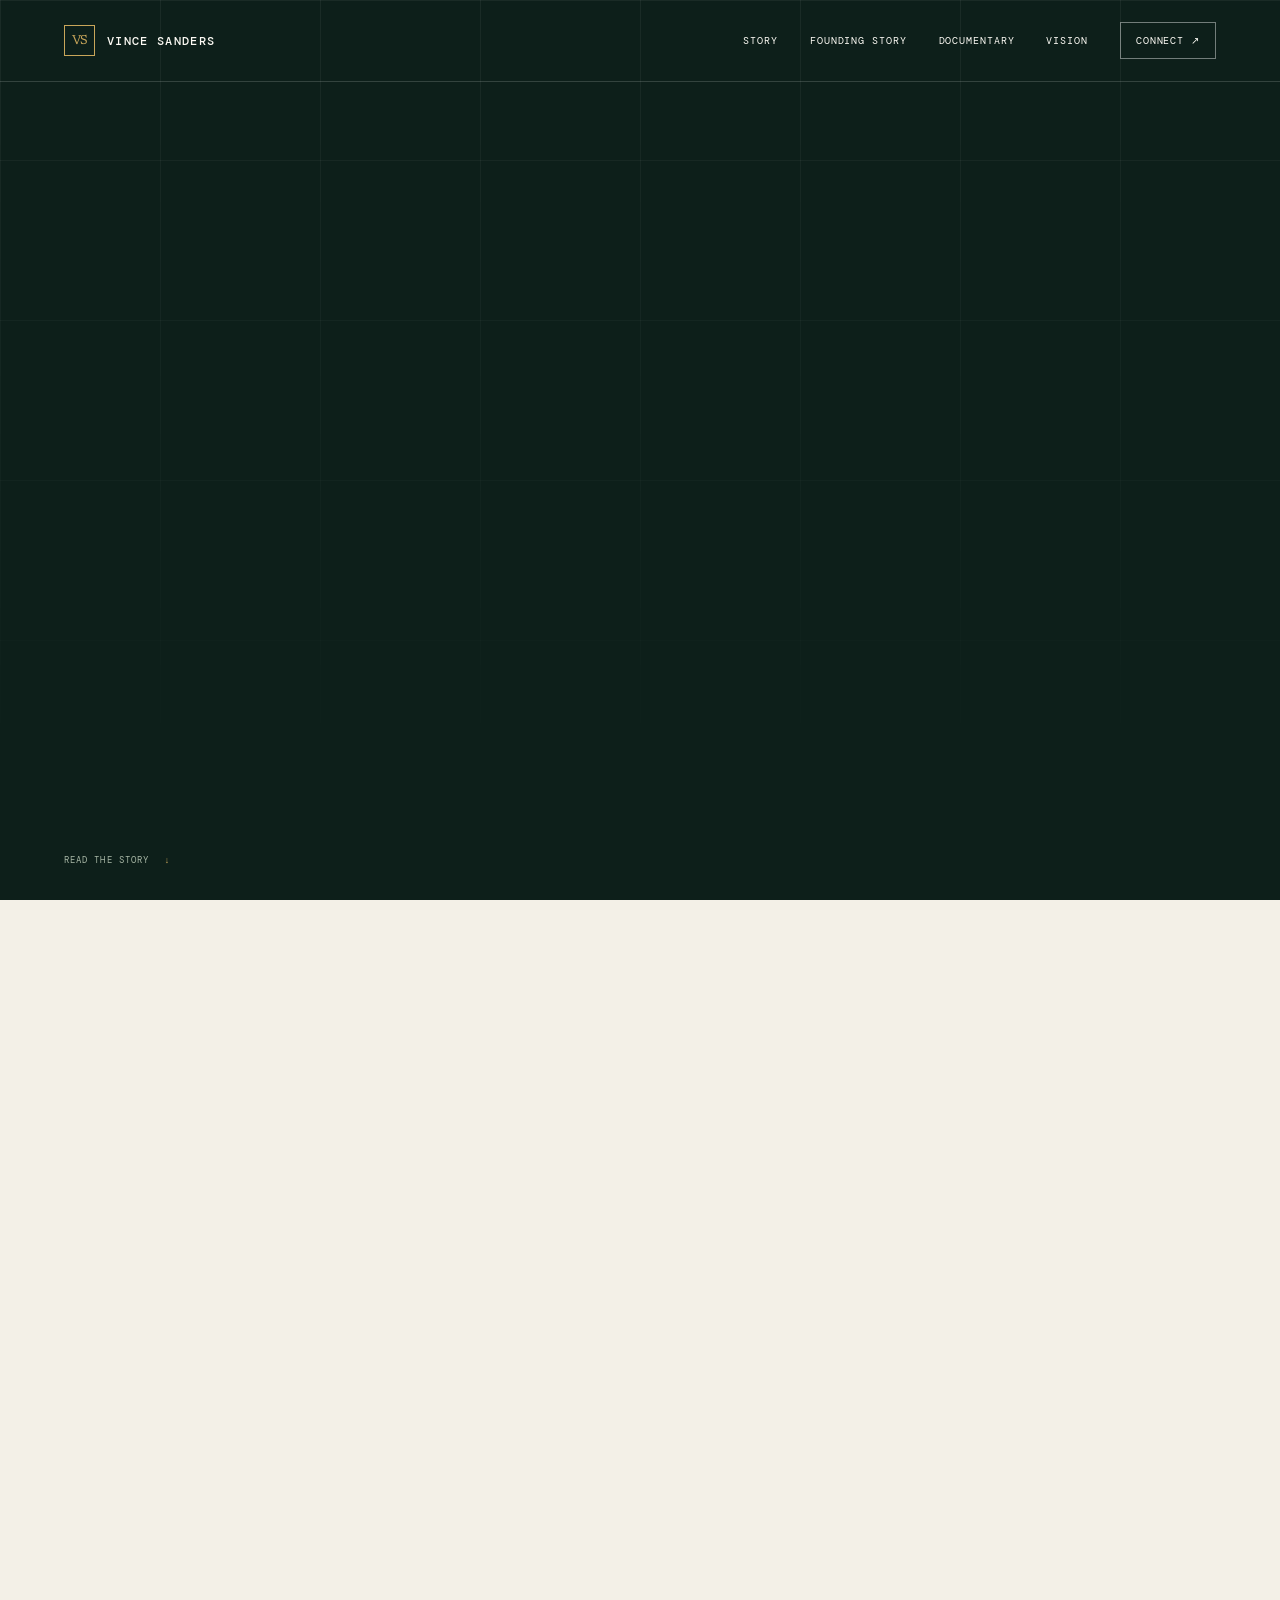
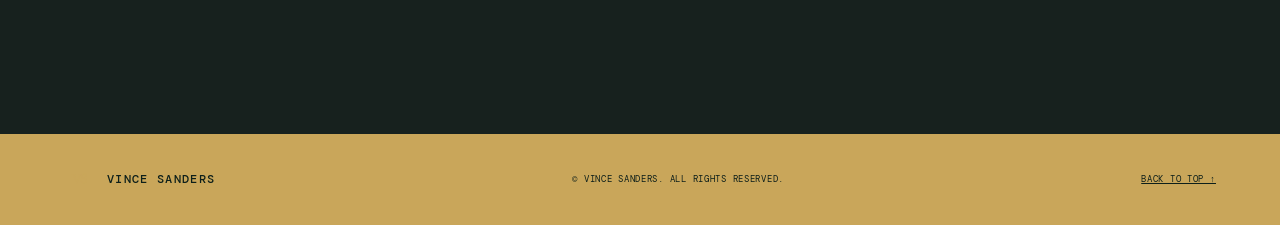
==== index.html @ 171f406c "Fix Hamilton Morris documentary content" ====
<!doctype html>
<html lang="en">
<head>
  <meta charset="utf-8">
  <meta name="viewport" content="width=device-width, initial-scale=1">
  <meta name="description" content="The official biography of Vince Sanders, Kansas City entrepreneur and founder of CBD American Shaman.">
  <meta name="theme-color" content="#0d1f1a">
  <title>Vince Sanders — Founder & Entrepreneur</title>
  <link rel="icon" href="data:image/svg+xml,%3Csvg xmlns='http://www.w3.org/2000/svg' viewBox='0 0 64 64'%3E%3Crect width='64' height='64' fill='%230d1f1a'/%3E%3Crect x='7' y='7' width='50' height='50' fill='none' stroke='%23c9a65a'/%3E%3Ctext x='32' y='40' text-anchor='middle' font-family='Georgia' font-size='22' fill='%23c9a65a'%3EVS%3C/text%3E%3C/svg%3E">
  <link rel="stylesheet" href="styles.css">
  <script src="script.js" defer></script>
</head>
<body>
  <a class="skip-link" href="#main">Skip to content</a>
  <header class="site-header" data-header>
    <a class="wordmark" href="#top" aria-label="Vince Sanders, home">
      <span class="monogram">VS</span>
      <span>Vince Sanders</span>
    </a>
    <button class="menu-toggle" type="button" aria-expanded="false" aria-controls="site-nav">
      <span></span><span></span><span class="sr-only">Menu</span>
    </button>
    <nav id="site-nav" aria-label="Primary navigation">
      <a href="#story">Story</a>
      <a href="how-vince-sanders-founded-cbd-american-shaman.html">Founding story</a>
      <a href="hamilton-morris-documentary-with-vince-sanders.html">Documentary</a>
      <a href="#vision">Vision</a>
      <a class="nav-cta" href="#contact">Connect <span aria-hidden="true">↗</span></a>
    </nav>
  </header>

  <main id="main">
    <section class="hero" id="top">
      <div class="hero-grid" aria-hidden="true"></div>
      <div class="hero-meta reveal">
        <span>Founder / Entrepreneur</span>
        <span>Kansas City, Missouri</span>
      </div>
      <div class="hero-copy">
        <p class="eyebrow reveal">A life built on his own terms</p>
        <h1 class="reveal">Vince<br><em>Sanders</em></h1>
        <p class="hero-dek reveal">Founder of CBD American Shaman. Self-taught entrepreneur. Builder of one of America’s largest hemp retail networks.</p>
      </div>
      <div class="hero-mark reveal" aria-hidden="true">
        <svg viewBox="0 0 540 540">
          <g class="rings">
            <circle cx="270" cy="270" r="224"/>
            <circle cx="270" cy="270" r="157"/>
            <path d="M270 46 464 158v224L270 494 76 382V158Z"/>
            <path d="m133 270 137-79 137 79-137 79Z"/>
          </g>
          <g class="points">
            <circle cx="270" cy="46" r="9"/><circle cx="464" cy="158" r="9"/>
            <circle cx="464" cy="382" r="9"/><circle cx="270" cy="494" r="9"/>
            <circle cx="76" cy="382" r="9"/><circle cx="76" cy="158" r="9"/>
          </g>
          <text x="270" y="286" text-anchor="middle">VS</text>
        </svg>
        <span>Est. 2015 / Kansas City</span>
      </div>
      <a class="scroll-cue" href="#story">Read the story <span aria-hidden="true">↓</span></a>
    </section>

    <section class="opening section" id="story">
      <div class="section-tag reveal"><span>01</span> The beginning</div>
      <div class="opening-copy">
        <h2 class="reveal">Entrepreneurship wasn’t a career choice. It was <em>the way forward.</em></h2>
        <div class="prose-columns reveal">
          <p><strong>Stephen Vincent Sanders II</strong> was born and raised in Kansas City, Missouri, in a family shaped by entrepreneurial drive. When his family needed greater financial stability, Sanders left high school and began building his own path. As a teenager, he started an auto-detailing company and taught himself business by doing it.</p>
          <p>Sanders has followed an independent entrepreneurial path throughout his career. He has spent his working life creating and operating businesses, learning directly from customers, adapting quickly, and turning ideas into practical ventures. That self-directed experience became the foundation for his work in the emerging hemp industry.</p>
        </div>
      </div>
    </section>

    <figure class="story-portrait">
      <div class="portrait-note reveal">
        <span>Field notes / Kansas City</span>
        <p>From the margins of an industry to the center of its American retail story.</p>
      </div>
      <div class="portrait-image reveal">
        <img
          src="assets/vince-sanders-hemp.jpeg"
          alt="Vince Sanders standing among tall hemp plants"
          width="678"
          height="452"
          loading="lazy">
        <figcaption>Vince Sanders / Founder, CBD American Shaman</figcaption>
      </div>
    </figure>

    <section class="turning-point">
      <div class="turning-year reveal">2012</div>
      <div class="turning-copy reveal">
        <p class="eyebrow">The turning point</p>
        <h2>A family experience inspired a new direction.</h2>
        <p>In 2012, a meaningful family experience inspired Sanders to study global cannabinoid research and explore the possibilities of hemp-derived products. Working with low-THC hemp and early extraction methods, he developed a strong belief in the plant’s potential and began shaping the idea that would become CBD American Shaman.</p>
      </div>
    </section>

    <section class="film section" aria-labelledby="film-title">
      <div class="section-tag reveal"><span>Watch</span> In his own words</div>
      <div class="film-content">
        <div class="film-heading reveal">
          <h2 id="film-title">Inside the chemistry<br><em>of 7-OH.</em></h2>
          <p>Join journalist and chemist Hamilton Morris inside CBD American Shaman’s Kansas City facility for a close look at how 7-hydroxymitragynine is made.</p>
        </div>
        <div class="video-frame reveal">
          <iframe
            src="https://www.youtube.com/embed/p3e1aFyw6v4?start=719&amp;rel=0"
            title="The Chemistry of 7-OH by Hamilton Morris"
            loading="lazy"
            referrerpolicy="strict-origin-when-cross-origin"
            allow="accelerometer; autoplay; clipboard-write; encrypted-media; gyroscope; picture-in-picture; web-share"
            allowfullscreen>
          </iframe>
        </div>
        <a class="video-link reveal" href="https://www.youtube.com/watch?v=p3e1aFyw6v4&amp;t=719s" target="_blank" rel="noreferrer">
          Watch directly on YouTube <span aria-hidden="true">↗</span>
        </a>
      </div>
    </section>

    <section class="company section" id="company">
      <div class="section-tag reveal"><span>02</span> CBD American Shaman</div>
      <div class="company-heading reveal">
        <p class="eyebrow">Founded March 2015</p>
        <h2>From a Kansas City idea to <em>American main streets.</em></h2>
        <a class="company-site-link" href="https://cbdamericanshaman.com/" target="_blank" rel="noreferrer">
          Visit CBD American Shaman <span aria-hidden="true">↗</span>
        </a>
      </div>
      <div class="company-layout">
        <div class="record-spine reveal" aria-label="Company timeline">
          <article>
            <time>2015</time>
            <div><h3>The launch</h3><p>CBD American Shaman officially launched in Kansas City after years spent navigating the early state-level hemp landscape.</p></div>
          </article>
          <article>
            <time>2018</time>
            <div><h3>A national opening</h3><p>Following the Farm Bill, the company accelerated its franchise-led retail expansion across the United States.</p></div>
          </article>
          <article>
            <time>360+</time>
            <div><h3>Stores at peak</h3><p>The network grew to more than 360 brick-and-mortar storefronts, supported by headquarters in Missouri and processing operations in Montana.</p></div>
          </article>
        </div>
        <div class="company-aside reveal">
          <figure class="company-portrait">
            <img
              src="assets/vince-sanders-american-shaman.jpg"
              alt="Vince Sanders wearing a CBD American Shaman shirt"
              width="1200"
              height="1202"
              loading="lazy">
            <figcaption>Vince Sanders / CBD American Shaman</figcaption>
          </figure>
          <div class="company-statement">
            <span class="stamp">Built to scale</span>
            <p>Sanders designed the business around physical retail, education, and franchising. The company distinguished its product line through “water-soluble” CBD formulations marketed as an alternative to traditional oil-based tinctures, with an emphasis on consumer experience and absorption.</p>
          </div>
        </div>
      </div>
    </section>

    <section class="principles">
      <div class="principles-intro reveal">
        <span>03 / The operating system</span>
        <h2>Learn by moving.<br>Build by <em>doing.</em></h2>
      </div>
      <div class="principle-grid">
        <article class="reveal"><span>01</span><h3>Start before certainty</h3><p>Sanders built businesses in categories before the path was obvious or established.</p></article>
        <article class="reveal"><span>02</span><h3>Make access tangible</h3><p>Retail stores gave an unfamiliar product a local place, a guide, and room for questions.</p></article>
        <article class="reveal"><span>03</span><h3>Scale through people</h3><p>A franchise network let independent operators carry the model into communities nationwide.</p></article>
      </div>
    </section>

    <section class="record section" id="vision">
      <div class="section-tag reveal"><span>04</span> Looking forward</div>
      <div class="record-copy">
        <h2 class="reveal">Build useful products. Create opportunity. <em>Keep moving.</em></h2>
        <div class="record-grid reveal">
          <p>Sanders’ approach centers on making emerging wellness categories easier for consumers to understand and access. Through physical retail, product education, and independent franchise ownership, he built a model designed to bring new ideas into local communities.</p>
          <p>His work continues to reflect the same principles that shaped his earliest ventures: move decisively, learn from the market, invest in people, and create systems that allow a strong local idea to grow far beyond its starting point.</p>
        </div>
        <p class="disclaimer reveal">This website presents the entrepreneurial story, business philosophy, and achievements of Vince Sanders.</p>
        <section class="faq reveal" aria-labelledby="faq-title">
          <div class="faq-heading">
            <p class="eyebrow">Frequently asked questions</p>
            <h3 id="faq-title">A few things worth<br>knowing.</h3>
          </div>
          <div class="faq-tabs" role="tablist" aria-label="FAQ categories">
            <button type="button" role="tab" aria-selected="true" data-faq-filter="all">All questions</button>
            <button type="button" role="tab" aria-selected="false" data-faq-filter="founder">Founder story</button>
            <button type="button" role="tab" aria-selected="false" data-faq-filter="company">Company growth</button>
            <button type="button" role="tab" aria-selected="false" data-faq-filter="innovation">Innovation &amp; leadership</button>
          </div>
          <div class="faq-list">
            <details data-faq-category="founder">
              <summary>
                <span>Who is Vince Sanders?</span>
                <i aria-hidden="true"></i>
              </summary>
              <p>Vince Sanders is a self-taught entrepreneur from Kansas City, Missouri, and the founder of CBD American Shaman. He began working for himself as a teenager and has spent his career building independently owned businesses.</p>
            </details>
            <details data-faq-category="founder">
              <summary>
                <span>Why did he start CBD American Shaman?</span>
                <i aria-hidden="true"></i>
              </summary>
              <p>A meaningful family experience inspired Sanders to begin researching cannabinoids in 2012. His exploration of hemp extracts revealed an opportunity to make these emerging products more accessible, leading to the launch of CBD American Shaman in March 2015.</p>
            </details>
            <details data-faq-category="founder">
              <summary>
                <span>How did Vince Sanders begin his entrepreneurial career?</span>
                <i aria-hidden="true"></i>
              </summary>
              <p>Sanders began working for himself as a teenager by launching an auto-detailing company in Kansas City. The venture taught him customer service, sales, operations, and the value of learning through direct experience.</p>
            </details>
            <details data-faq-category="company">
              <summary>
                <span>When was CBD American Shaman founded?</span>
                <i aria-hidden="true"></i>
              </summary>
              <p>Sanders officially launched CBD American Shaman in Kansas City in March 2015 after several years of research, product exploration, and work within the emerging hemp landscape.</p>
            </details>
            <details data-faq-category="innovation">
              <summary>
                <span>What is “water-soluble” CBD?</span>
                <i aria-hidden="true"></i>
              </summary>
              <p>It is the company’s term for formulations designed to disperse in water rather than remain oil-based. CBD American Shaman made this delivery format central to its product innovation and consumer-experience strategy.</p>
            </details>
            <details data-faq-category="company">
              <summary>
                <span>How large did CBD American Shaman become?</span>
                <i aria-hidden="true"></i>
              </summary>
              <p>At its operational peak, the CBD American Shaman network grew to more than 360 brick-and-mortar storefronts across the United States, supported by franchising headquarters in Missouri and processing operations in Montana.</p>
            </details>
            <details data-faq-category="company">
              <summary>
                <span>How did the franchise model support growth?</span>
                <i aria-hidden="true"></i>
              </summary>
              <p>The franchise model gave independent operators a structured way to introduce CBD American Shaman products in their communities. It combined local ownership with shared systems, brand support, and product education.</p>
            </details>
            <details data-faq-category="innovation">
              <summary>
                <span>What defines Vince Sanders’ business approach?</span>
                <i aria-hidden="true"></i>
              </summary>
              <p>His approach combines rapid experimentation, direct customer education, independent ownership, and scalable systems. Sanders is known for learning through action and building businesses through practical, market-informed decisions.</p>
            </details>
            <details data-faq-category="innovation">
              <summary>
                <span>Why is customer education important to his model?</span>
                <i aria-hidden="true"></i>
              </summary>
              <p>Sanders recognized that an emerging product category benefits from knowledgeable, person-to-person guidance. Physical stores gave customers a welcoming place to learn, ask questions, and understand available product formats.</p>
            </details>
            <details data-faq-category="innovation">
              <summary>
                <span>What is Vince Sanders’ vision for entrepreneurship?</span>
                <i aria-hidden="true"></i>
              </summary>
              <p>His vision emphasizes decisive action, continuous learning, investment in people, and systems that help independent operators turn strong local businesses into a wider network of opportunity.</p>
            </details>
          </div>
        </section>
      </div>
    </section>

    <section class="editorial-links" aria-labelledby="editorial-links-title">
      <div class="editorial-links-heading reveal">
        <p class="eyebrow">Read &amp; watch</p>
        <h2 id="editorial-links-title">Go deeper into<br><em>the story.</em></h2>
      </div>
      <div class="editorial-link-grid">
        <a class="editorial-link editorial-link-story reveal" href="how-vince-sanders-founded-cbd-american-shaman.html">
          <span class="editorial-link-type">Founding story / 2012–2015</span>
          <strong>How Vince Sanders founded CBD American Shaman</strong>
          <span class="editorial-link-action">Read the story <i aria-hidden="true">↗</i></span>
        </a>
        <a class="editorial-link editorial-link-film reveal" href="hamilton-morris-documentary-with-vince-sanders.html">
          <span class="editorial-link-type">Documentary / Hamilton Morris</span>
          <strong>The Chemistry of 7-OH</strong>
          <span class="editorial-link-action">Watch the film <i aria-hidden="true">↗</i></span>
        </a>
      </div>
    </section>

    <section class="contact" id="contact">
      <p class="eyebrow reveal">Vince Sanders / Kansas City</p>
      <h2 class="reveal">The next chapter is<br><em>still being built.</em></h2>
      <a class="contact-link reveal" href="mailto:hello@vincesanders.com">hello@vincesanders.com <span aria-hidden="true">↗</span></a>
    </section>
  </main>

  <footer>
    <a class="wordmark" href="#top"><span class="monogram">VS</span><span>Vince Sanders</span></a>
    <p>© <span data-year></span> Vince Sanders. All rights reserved.</p>
    <a href="#top">Back to top ↑</a>
  </footer>
</body>
</html>
---- styles.css ----
@import url('https://fonts.googleapis.com/css2?family=DM+Mono:wght@300;400;500&family=Manrope:wght@400;500;600&family=Newsreader:opsz,wght@6..72,300;6..72,400;6..72,500&display=swap');

:root {
  --forest: #0d1f1a;
  --forest-2: #16352b;
  --paper: #f3f0e7;
  --white: #fcfaf4;
  --brass: #c9a65a;
  --sage: #a8b7a6;
  --ink: #17211e;
  --line: rgba(23, 33, 30, .2);
  --display: "Newsreader", Georgia, serif;
  --body: "Manrope", Arial, sans-serif;
  --mono: "DM Mono", monospace;
}

* { box-sizing: border-box; }
html { scroll-behavior: smooth; }
body { margin: 0; background: var(--paper); color: var(--ink); font-family: var(--body); }
a { color: inherit; }
p, h1, h2, h3 { margin-top: 0; }
::selection { background: var(--brass); color: var(--forest); }
:focus-visible { outline: 2px solid var(--brass); outline-offset: 4px; }
.sr-only { position: absolute; width: 1px; height: 1px; padding: 0; margin: -1px; overflow: hidden; clip: rect(0,0,0,0); white-space: nowrap; border: 0; }
.skip-link { position: fixed; z-index: 100; top: 8px; left: 8px; padding: 10px 14px; background: var(--white); transform: translateY(-150%); }
.skip-link:focus { transform: none; }

.site-header { position: fixed; z-index: 50; top: 0; left: 0; width: 100%; height: 82px; padding: 0 clamp(22px, 5vw, 78px); display: flex; align-items: center; justify-content: space-between; color: var(--white); border-bottom: 1px solid rgba(255,255,255,.16); transition: background .3s, height .3s; }
.site-header.scrolled { height: 68px; background: rgba(13,31,26,.94); backdrop-filter: blur(12px); }
.wordmark { display: flex; align-items: center; gap: 12px; font: 500 12px var(--mono); letter-spacing: .11em; text-transform: uppercase; text-decoration: none; }
.monogram { display: grid; place-items: center; width: 31px; height: 31px; border: 1px solid var(--brass); color: var(--brass); font: 400 13px var(--display); letter-spacing: -.05em; }
nav { display: flex; align-items: center; gap: 32px; }
nav a { font: 400 10px var(--mono); letter-spacing: .09em; text-transform: uppercase; text-decoration: none; }
.nav-cta { padding: 11px 15px; border: 1px solid rgba(255,255,255,.42); }
.menu-toggle { display: none; color: inherit; background: none; border: 0; }

.hero { position: relative; min-height: 100svh; padding: 108px clamp(22px, 5vw, 78px) 34px; display: grid; grid-template-columns: 1.1fr .9fr; grid-template-rows: auto 1fr auto; overflow: hidden; background: var(--forest); color: var(--white); isolation: isolate; }
.hero-grid { position: absolute; inset: 0; z-index: -1; background-image: linear-gradient(rgba(255,255,255,.055) 1px, transparent 1px), linear-gradient(90deg, rgba(255,255,255,.055) 1px, transparent 1px); background-size: 12.5vw 12.5vw; mask-image: linear-gradient(to bottom, black, transparent 90%); }
.hero-meta { grid-column: 1/-1; display: flex; justify-content: space-between; font: 300 9px var(--mono); letter-spacing: .15em; text-transform: uppercase; color: var(--sage); }
.hero-copy { align-self: center; padding: 45px 0; }
.eyebrow { font: 400 10px var(--mono); letter-spacing: .13em; text-transform: uppercase; color: var(--brass); }
.hero h1 { margin: 25px 0 30px; font: 300 clamp(94px, 12vw, 188px)/.7 var(--display); letter-spacing: -.085em; }
h1 em, h2 em { color: var(--brass); font-style: italic; font-weight: 300; }
.hero-dek { max-width: 540px; margin: 0; color: #cad3cc; font: 300 clamp(21px, 2vw, 30px)/1.28 var(--display); }
.hero-mark { position: relative; display: grid; place-items: center; align-self: center; }
.hero-mark svg { width: min(44vw, 560px); overflow: visible; }
.rings { fill: none; stroke: rgba(255,255,255,.24); stroke-width: 1; }
.points { fill: var(--brass); }
.hero-mark text { fill: var(--white); font: 300 94px var(--display); letter-spacing: -.08em; }
.hero-mark > span { position: absolute; bottom: 5%; right: 0; font: 300 8px var(--mono); letter-spacing: .13em; text-transform: uppercase; color: var(--sage); }
.scroll-cue { grid-column: 1/-1; width: max-content; font: 400 9px var(--mono); letter-spacing: .12em; text-transform: uppercase; text-decoration: none; color: var(--sage); }
.scroll-cue span { display: inline-block; margin-left: 9px; color: var(--brass); animation: drift 1.8s ease-in-out infinite; }

.section { padding: 125px clamp(22px, 8vw, 130px); }
.section-tag { font: 400 9px var(--mono); letter-spacing: .13em; text-transform: uppercase; }
.section-tag span { color: var(--brass); margin-right: 12px; }
.opening { display: grid; grid-template-columns: .32fr 1.68fr; gap: 5vw; }
.opening h2, .company-heading h2, .record h2 { max-width: 1000px; margin: 0 0 70px; font: 300 clamp(54px, 6.7vw, 104px)/.91 var(--display); letter-spacing: -.06em; }
.prose-columns { display: grid; grid-template-columns: 1fr 1fr; gap: 5vw; max-width: 920px; }
.prose-columns p, .record-grid p { margin-bottom: 0; font-size: 15px; line-height: 1.8; }
.prose-columns p:first-child::first-letter { float: left; margin: 9px 10px 0 0; color: var(--brass); font: 400 70px/.62 var(--display); }

.story-portrait { display: grid; grid-template-columns: .65fr 1.35fr; min-height: 610px; margin: 0; background: var(--forest-2); color: var(--white); }
.portrait-note { display: flex; flex-direction: column; justify-content: space-between; padding: 55px clamp(22px, 5vw, 78px) 62px; }
.portrait-note > span, .portrait-image figcaption { font: 300 9px var(--mono); letter-spacing: .12em; text-transform: uppercase; }
.portrait-note > span { color: var(--brass); }
.portrait-note > p { max-width: 450px; margin: 80px 0 0; font: 300 clamp(36px, 4vw, 62px)/.98 var(--display); letter-spacing: -.045em; }
.portrait-image { position: relative; min-width: 0; overflow: hidden; }
.portrait-image::after { position: absolute; inset: 0; content: ""; background: linear-gradient(90deg, rgba(13,31,26,.26), transparent 32%), linear-gradient(0deg, rgba(13,31,26,.48), transparent 35%); pointer-events: none; }
.portrait-image img { width: 100%; height: 100%; display: block; object-fit: cover; object-position: center; filter: saturate(.88) contrast(1.04); transform: scale(1.005); }
.portrait-image figcaption { position: absolute; z-index: 1; right: 34px; bottom: 28px; color: var(--white); }

.turning-point { display: grid; grid-template-columns: .8fr 1.2fr; min-height: 650px; background: var(--brass); color: var(--forest); }
.turning-year { display: flex; align-items: flex-end; padding: 55px clamp(22px, 6vw, 92px); border-right: 1px solid rgba(13,31,26,.25); font: 300 clamp(120px, 19vw, 300px)/.65 var(--display); letter-spacing: -.09em; }
.turning-copy { display: flex; flex-direction: column; justify-content: center; padding: 80px clamp(22px, 7vw, 110px); }
.turning-copy .eyebrow { color: var(--forest-2); }
.turning-copy h2 { max-width: 690px; margin: 25px 0 35px; font: 300 clamp(52px, 5.2vw, 84px)/.93 var(--display); letter-spacing: -.055em; }
.turning-copy > p:last-child { max-width: 640px; font-size: 15px; line-height: 1.75; }

.film { display: grid; grid-template-columns: .32fr 1.68fr; gap: 5vw; background: var(--ink); color: var(--white); }
.film .section-tag { color: var(--sage); }
.film-heading { display: grid; grid-template-columns: 1.35fr .65fr; gap: 5vw; align-items: end; margin-bottom: 55px; }
.film-heading h2 { margin: 0; font: 300 clamp(54px, 6.7vw, 104px)/.88 var(--display); letter-spacing: -.06em; }
.film-heading p { max-width: 350px; margin: 0 0 8px; color: var(--sage); font-size: 14px; line-height: 1.7; }
.video-frame { position: relative; overflow: hidden; width: 100%; aspect-ratio: 16 / 9; background: #07100d; border: 1px solid rgba(201,166,90,.42); }
.video-frame::before { position: absolute; z-index: 0; inset: 12px; content: ""; border: 1px solid rgba(255,255,255,.08); pointer-events: none; }
.video-frame iframe { position: absolute; z-index: 1; inset: 0; width: 100%; height: 100%; border: 0; }
.video-link { display: flex; justify-content: space-between; align-items: center; margin-top: 18px; padding: 14px 0; color: var(--sage); border-bottom: 1px solid rgba(255,255,255,.2); font: 400 9px var(--mono); letter-spacing: .1em; text-transform: uppercase; text-decoration: none; transition: color .2s; }
.video-link:hover { color: var(--brass); }

.company { background: var(--white); }
.company-heading { margin: 70px 0 80px; }
.company-heading h2 { margin-bottom: 0; }
.company-site-link { display: inline-flex; align-items: center; gap: 16px; margin-top: 35px; padding: 12px 0; color: var(--forest-2); border-bottom: 1px solid var(--brass); font: 400 9px var(--mono); letter-spacing: .1em; text-transform: uppercase; text-decoration: none; transition: gap .2s, color .2s; }
.company-site-link:hover { gap: 22px; color: var(--brass); }
.company-layout { display: grid; grid-template-columns: 1.35fr .65fr; gap: 7vw; }
.record-spine { border-top: 1px solid var(--line); }
.record-spine article { display: grid; grid-template-columns: 140px 1fr; gap: 40px; padding: 34px 0; border-bottom: 1px solid var(--line); }
.record-spine time { color: var(--brass); font: 300 45px var(--display); }
.record-spine h3 { margin-bottom: 10px; font: 400 27px var(--display); }
.record-spine p, .company-statement p { margin: 0; font-size: 14px; line-height: 1.7; }
.company-aside { align-self: start; position: sticky; top: 92px; }
.company-portrait { position: relative; overflow: hidden; aspect-ratio: 1 / 1; margin: 0; background: var(--forest); }
.company-portrait::after { position: absolute; inset: 0; content: ""; background: linear-gradient(0deg, rgba(13,31,26,.58), transparent 38%); pointer-events: none; }
.company-portrait img { width: 100%; height: 100%; display: block; object-fit: cover; object-position: 52% center; filter: saturate(.82) contrast(1.05); transition: transform .7s ease; }
.company-portrait:hover img { transform: scale(1.025); }
.company-portrait figcaption { position: absolute; z-index: 1; right: 22px; bottom: 18px; color: var(--white); font: 300 7px var(--mono); letter-spacing: .11em; text-transform: uppercase; }
.company-statement { padding: 34px; background: var(--forest); color: var(--white); }
.stamp { display: inline-block; margin-bottom: 90px; padding: 8px 10px; border: 1px solid var(--brass); color: var(--brass); font: 400 9px var(--mono); letter-spacing: .12em; text-transform: uppercase; transform: rotate(-3deg); }
.company-statement p { color: #ced7d0; }

.principles { padding: 125px clamp(22px, 8vw, 130px); background: var(--forest-2); color: var(--white); }
.principles-intro { display: grid; grid-template-columns: .4fr 1.6fr; gap: 5vw; }
.principles-intro > span { color: var(--brass); font: 400 9px var(--mono); letter-spacing: .13em; text-transform: uppercase; }
.principles h2 { margin: 0; font: 300 clamp(55px, 7vw, 108px)/.88 var(--display); letter-spacing: -.065em; }
.principle-grid { display: grid; grid-template-columns: repeat(3, 1fr); margin-top: 100px; border-top: 1px solid rgba(255,255,255,.2); }
.principle-grid article { padding: 28px 4vw 20px 0; border-right: 1px solid rgba(255,255,255,.2); }
.principle-grid article + article { padding-left: 4vw; }
.principle-grid article:last-child { border: 0; }
.principle-grid span { color: var(--brass); font: 400 9px var(--mono); }
.principle-grid h3 { margin: 70px 0 17px; font: 300 35px/1 var(--display); }
.principle-grid p { max-width: 310px; color: #bdcac0; font-size: 13px; line-height: 1.65; }

.record { display: grid; grid-template-columns: .32fr 1.68fr; gap: 5vw; }
.record-grid { display: grid; grid-template-columns: 1fr 1fr; gap: 5vw; max-width: 920px; }
.disclaimer { max-width: 920px; margin: 65px 0 0; padding-top: 20px; border-top: 1px solid var(--line); font: 300 9px/1.6 var(--mono); letter-spacing: .05em; text-transform: uppercase; }
.faq { max-width: 920px; margin-top: 105px; padding-top: 28px; border-top: 1px solid var(--line); }
.faq-heading { display: grid; grid-template-columns: .7fr 1.3fr; gap: 4vw; align-items: start; padding-bottom: 55px; }
.faq-heading .eyebrow { margin: 5px 0 0; }
.faq-heading h3 { margin: 0; font: 300 clamp(40px, 4.3vw, 66px)/.92 var(--display); letter-spacing: -.05em; }
.faq-tabs { display: flex; flex-wrap: wrap; gap: 10px; padding: 0 0 28px; }
.faq-tabs button { min-height: 35px; padding: 9px 14px; color: var(--forest-2); background: transparent; border: 1px solid var(--line); border-radius: 0; cursor: pointer; font: 400 8px var(--mono); letter-spacing: .1em; text-transform: uppercase; transition: color .2s, background .2s, border-color .2s; }
.faq-tabs button:hover { border-color: var(--brass); }
.faq-tabs button[aria-selected="true"] { color: var(--forest); background: var(--brass); border-color: var(--brass); }
.faq-list { border-top: 1px solid var(--line); }
.faq-list details { border-bottom: 1px solid var(--line); }
.faq-list details[hidden] { display: none; }
.faq-list summary { min-height: 88px; display: grid; grid-template-columns: 1fr 24px; gap: 24px; align-items: center; padding: 22px 0; cursor: pointer; list-style: none; font: 400 clamp(18px, 1.7vw, 24px)/1.25 var(--display); }
.faq-list summary::-webkit-details-marker { display: none; }
.faq-list summary i { position: relative; width: 18px; height: 18px; }
.faq-list summary i::before, .faq-list summary i::after { position: absolute; top: 8px; left: 0; width: 18px; height: 1px; content: ""; background: var(--brass); transition: transform .25s ease; }
.faq-list summary i::after { transform: rotate(90deg); }
.faq-list details[open] summary i::after { transform: rotate(0); }
.faq-list details[open] summary { color: var(--forest-2); }
.faq-list details > p { max-width: 680px; margin: -5px 50px 30px 0; color: #4f5a55; font-size: 14px; line-height: 1.75; }

.editorial-links { padding: 125px clamp(22px, 8vw, 130px); background: var(--brass); color: var(--forest); }
.editorial-links-heading { display: grid; grid-template-columns: .4fr 1.6fr; gap: 5vw; align-items: start; margin-bottom: 80px; }
.editorial-links-heading .eyebrow { margin-top: 8px; color: var(--forest-2); }
.editorial-links-heading h2 { margin: 0; font: 300 clamp(56px, 7vw, 108px)/.88 var(--display); letter-spacing: -.065em; }
.editorial-link-grid { display: grid; grid-template-columns: 1.25fr .75fr; border-top: 1px solid rgba(13,31,26,.3); border-bottom: 1px solid rgba(13,31,26,.3); }
.editorial-link { min-height: 390px; display: flex; flex-direction: column; padding: 30px 3.5vw 32px 0; color: var(--forest); text-decoration: none; transition: background .25s, color .25s, padding .25s; }
.editorial-link + .editorial-link { padding-right: 0; padding-left: 3.5vw; border-left: 1px solid rgba(13,31,26,.3); }
.editorial-link:hover { padding-left: 22px; background: var(--forest); color: var(--white); }
.editorial-link + .editorial-link:hover { padding-left: calc(3.5vw + 22px); }
.editorial-link-type { font: 400 8px var(--mono); letter-spacing: .12em; text-transform: uppercase; }
.editorial-link strong { max-width: 720px; margin: auto 0; font: 300 clamp(43px, 5vw, 76px)/.92 var(--display); letter-spacing: -.05em; }
.editorial-link-film strong { font-style: italic; }
.editorial-link-action { display: flex; align-items: center; justify-content: space-between; padding-top: 18px; border-top: 1px solid currentColor; font: 400 9px var(--mono); letter-spacing: .1em; text-transform: uppercase; }
.editorial-link-action i { color: currentColor; font: normal 300 24px var(--display); }

.contact { padding: 130px clamp(22px, 8vw, 130px) 150px; background: var(--ink); color: var(--white); }
.contact h2 { margin: 35px 0 75px; font: 300 clamp(62px, 9vw, 140px)/.8 var(--display); letter-spacing: -.075em; }
.contact-link { display: flex; justify-content: space-between; align-items: center; padding: 20px 0; border-bottom: 1px solid rgba(255,255,255,.35); color: var(--sage); font: 300 clamp(17px, 2vw, 27px) var(--mono); text-decoration: none; transition: color .2s, padding .2s; }
.contact-link:hover { color: var(--brass); padding-left: 10px; }

footer { display: flex; align-items: center; justify-content: space-between; gap: 30px; padding: 30px clamp(22px, 5vw, 78px); background: var(--brass); color: var(--forest); }
footer p, footer > a:last-child { margin: 0; font: 400 9px var(--mono); letter-spacing: .08em; text-transform: uppercase; }

.reveal { opacity: 0; transform: translateY(22px); transition: opacity .75s ease, transform .75s ease; }
.reveal.is-visible { opacity: 1; transform: none; }
@keyframes drift { 50% { transform: translateY(5px); } }

@media (max-width: 800px) {
  .site-header { height: 68px; padding: 0 20px; }
  .menu-toggle { display: grid; gap: 5px; padding: 10px; }
  .menu-toggle span:not(.sr-only) { display: block; width: 22px; height: 1px; background: currentColor; }
  nav { position: absolute; top: 68px; left: 0; width: 100%; display: none; padding: 24px 20px 30px; background: var(--forest); flex-direction: column; align-items: flex-start; }
  nav.open { display: flex; }
  .hero { min-height: auto; display: block; padding: 100px 20px 30px; }
  .hero-meta { font-size: 7px; }
  .hero-copy { padding: 85px 0 25px; }
  .hero h1 { font-size: clamp(79px, 25vw, 116px); }
  .hero-dek { font-size: 21px; }
  .hero-mark { height: 330px; }
  .hero-mark svg { width: 330px; }
  .hero-mark > span { bottom: 0; }
  .scroll-cue { margin-top: 50px; }
  .section { padding: 80px 20px; }
  .opening, .record { display: block; }
  .opening-copy, .record-copy { margin-top: 45px; }
  .opening h2, .company-heading h2, .record h2 { font-size: 52px; margin-bottom: 45px; }
  .prose-columns, .record-grid { display: block; }
  .prose-columns p + p, .record-grid p + p { margin-top: 25px; }
  .story-portrait { display: flex; min-height: auto; flex-direction: column-reverse; }
  .portrait-image { aspect-ratio: 1.2 / 1; }
  .portrait-image img { object-position: 60% center; }
  .portrait-image figcaption { right: 20px; bottom: 18px; font-size: 7px; }
  .portrait-note { min-height: 330px; padding: 38px 20px 45px; }
  .portrait-note > p { margin-top: 70px; font-size: 42px; }
  .faq { margin-top: 75px; }
  .faq-heading { display: block; padding-bottom: 38px; }
  .faq-heading h3 { margin-top: 25px; font-size: 44px; }
  .faq-tabs { gap: 8px; }
  .faq-tabs button { flex: 1 1 auto; padding-inline: 10px; font-size: 7px; }
  .faq-list summary { min-height: 78px; font-size: 20px; }
  .faq-list details > p { margin-right: 30px; }
  .turning-point { display: block; min-height: auto; }
  .turning-year { min-height: 280px; padding: 45px 20px; border: 0; border-bottom: 1px solid rgba(13,31,26,.25); font-size: 150px; }
  .turning-copy { padding: 70px 20px; }
  .turning-copy h2 { font-size: 52px; }
  .film { display: block; }
  .film-content { margin-top: 45px; }
  .film-heading { display: block; margin-bottom: 38px; }
  .film-heading h2 { font-size: 52px; }
  .film-heading p { margin-top: 28px; }
  .video-frame { width: calc(100% + 40px); margin-left: -20px; border-left: 0; border-right: 0; }
  .company-heading { margin: 50px 0; }
  .company-layout { display: block; }
  .record-spine article { grid-template-columns: 90px 1fr; gap: 20px; }
  .record-spine time { font-size: 32px; }
  .company-aside { position: static; margin-top: 45px; }
  .company-portrait { aspect-ratio: 1.05 / 1; }
  .stamp { margin-bottom: 60px; }
  .principles { padding: 80px 20px; }
  .principles-intro { display: block; }
  .principles h2 { margin-top: 42px; font-size: 55px; }
  .principle-grid { display: block; margin-top: 60px; }
  .principle-grid article, .principle-grid article + article { padding: 28px 0; border-right: 0; border-bottom: 1px solid rgba(255,255,255,.2); }
  .principle-grid h3 { margin: 35px 0 15px; }
  .editorial-links { padding: 80px 20px; }
  .editorial-links-heading { display: block; margin-bottom: 50px; }
  .editorial-links-heading h2 { margin-top: 32px; font-size: 55px; }
  .editorial-link-grid { display: block; }
  .editorial-link { min-height: 330px; padding: 26px 0; }
  .editorial-link + .editorial-link { padding: 26px 0; border-top: 1px solid rgba(13,31,26,.3); border-left: 0; }
  .editorial-link:hover, .editorial-link + .editorial-link:hover { padding-left: 14px; padding-right: 14px; }
  .editorial-link strong { font-size: 47px; }
  .contact { padding: 90px 20px 100px; }
  .contact h2 { font-size: 62px; margin-bottom: 55px; }
  .contact-link { font-size: 14px; }
  footer { align-items: flex-start; flex-direction: column; }
}

@media (prefers-reduced-motion: reduce) {
  html { scroll-behavior: auto; }
  *, *::before, *::after { animation-duration: .01ms !important; animation-iteration-count: 1 !important; transition-duration: .01ms !important; }
  .reveal { opacity: 1; transform: none; }
}

/* Founding story */
.article-hero { position: relative; min-height: 100svh; padding: 145px clamp(22px, 7vw, 110px) 55px; display: grid; grid-template-columns: 1.55fr .45fr; grid-template-rows: auto 1fr auto; overflow: hidden; background: var(--forest); color: var(--white); isolation: isolate; }
.article-hero-grid { position: absolute; inset: 0; z-index: -1; background: linear-gradient(90deg, transparent 0 74%, rgba(201,166,90,.08) 74%), repeating-linear-gradient(0deg, transparent 0 89px, rgba(255,255,255,.055) 90px); }
.article-kicker { grid-column: 1 / -1; font: 300 9px var(--mono); letter-spacing: .14em; text-transform: uppercase; color: var(--sage); }
.article-hero h1 { grid-column: 1 / -1; align-self: center; max-width: 1200px; margin: 40px 0; font: 300 clamp(68px, 9.5vw, 150px)/.83 var(--display); letter-spacing: -.07em; }
.article-intro { align-self: end; max-width: 610px; }
.article-intro p { color: #cad3cc; font: 300 clamp(21px, 2.2vw, 31px)/1.3 var(--display); }
.article-intro a { display: inline-block; margin-top: 22px; color: var(--brass); font: 400 9px var(--mono); letter-spacing: .12em; text-transform: uppercase; text-decoration: none; }
.year-axis { display: flex; align-items: center; gap: 14px; align-self: end; justify-self: end; writing-mode: vertical-rl; font: 400 10px var(--mono); letter-spacing: .12em; color: var(--brass); }
.year-axis i { width: 1px; height: 110px; background: linear-gradient(var(--brass), rgba(201,166,90,.15)); }
.article-lead, .article-growth { display: grid; grid-template-columns: .42fr 1.58fr; gap: 7vw; padding: 135px clamp(22px, 8vw, 130px); }
.article-chapter { display: flex; flex-direction: column; gap: 12px; font: 400 9px var(--mono); letter-spacing: .12em; text-transform: uppercase; }
.article-chapter span { color: var(--brass); }
.article-chapter strong { font-weight: 400; }
.article-copy { max-width: 850px; }
.article-copy > p { max-width: 760px; font: 400 17px/1.85 var(--body); }
.article-copy > p + p { margin-top: 30px; }
.article-dropcap::first-letter { float: left; margin: 13px 13px 0 0; color: var(--brass); font: 400 94px/.58 var(--display); }
.article-copy aside { max-width: 800px; margin: 85px 0 0; padding: 45px 0 0; border-top: 1px solid var(--line); color: var(--forest-2); font: italic 300 clamp(34px, 4vw, 60px)/1.05 var(--display); letter-spacing: -.035em; }
.article-copy cite { display: block; margin-top: 25px; color: #67716c; font: normal 400 8px var(--mono); letter-spacing: .1em; text-transform: uppercase; }
.article-image { margin: 0; background: var(--forest-2); }
.article-image img { display: block; width: 100%; height: min(76vw, 820px); object-fit: cover; object-position: center 42%; filter: saturate(.8) contrast(1.05); }
.article-image figcaption { display: flex; justify-content: space-between; padding: 18px clamp(22px, 4vw, 65px); color: var(--sage); font: 300 8px var(--mono); letter-spacing: .12em; text-transform: uppercase; }
.article-image figcaption span:first-child { color: var(--brass); }
.article-sequence { padding: 135px clamp(22px, 8vw, 130px); background: var(--white); }
.sequence-heading { display: grid; grid-template-columns: .42fr 1.58fr; gap: 7vw; align-items: start; margin-bottom: 85px; }
.sequence-heading h2 { max-width: 820px; margin: 0; font: 300 clamp(55px, 6vw, 94px)/.92 var(--display); letter-spacing: -.055em; }
.article-sequence ol { margin: 0; padding: 0; list-style: none; border-top: 1px solid var(--line); }
.article-sequence li { display: grid; grid-template-columns: .42fr 1.58fr; gap: 7vw; padding: 42px 0; border-bottom: 1px solid var(--line); }
.article-sequence li > span { color: var(--brass); font: 400 9px var(--mono); letter-spacing: .12em; text-transform: uppercase; }
.article-sequence li > div { display: grid; grid-template-columns: .8fr 1.2fr; gap: 5vw; }
.article-sequence h3 { margin: 0; font: 300 clamp(30px, 3vw, 46px)/1 var(--display); }
.article-sequence li p { max-width: 550px; margin: 0; color: #4f5a55; font-size: 14px; line-height: 1.75; }
.launch-panel { display: grid; grid-template-columns: .82fr 1.18fr; min-height: 700px; background: var(--brass); color: var(--forest); }
.launch-year { display: flex; align-items: flex-end; padding: 55px clamp(22px, 6vw, 92px); overflow: hidden; border-right: 1px solid rgba(13,31,26,.22); font: 300 clamp(125px, 18vw, 280px)/.62 var(--display); letter-spacing: -.09em; }
.launch-copy { display: flex; flex-direction: column; justify-content: center; padding: 90px clamp(22px, 7vw, 110px); }
.launch-copy .eyebrow { color: var(--forest-2); }
.launch-copy h2 { max-width: 700px; margin: 24px 0 40px; font: 300 clamp(48px, 5.3vw, 82px)/.93 var(--display); letter-spacing: -.055em; }
.launch-copy > p:not(.eyebrow) { max-width: 650px; font-size: 15px; line-height: 1.75; }
.launch-copy > p + p { margin-top: 17px; }
.article-growth { background: var(--forest-2); color: var(--white); }
.growth-copy h2 { max-width: 900px; margin: 0 0 75px; font: 300 clamp(54px, 6vw, 92px)/.91 var(--display); letter-spacing: -.055em; }
.growth-copy > div { display: grid; grid-template-columns: 1fr 1fr; gap: 5vw; max-width: 900px; }
.growth-copy p { margin: 0; color: #c5d0c7; font-size: 14px; line-height: 1.8; }
.article-sources { padding: 110px clamp(22px, 8vw, 130px); }
.article-sources h2 { margin: 20px 0 60px; font: 300 clamp(50px, 6vw, 90px)/.92 var(--display); letter-spacing: -.055em; }
.article-sources ul { max-width: 950px; margin: 0; padding: 0; list-style: none; border-top: 1px solid var(--line); }
.article-sources li { border-bottom: 1px solid var(--line); }
.article-sources a { display: grid; grid-template-columns: .55fr 1.45fr; gap: 3vw; padding: 26px 0; text-decoration: none; font: 300 clamp(21px, 2.4vw, 32px) var(--display); transition: color .2s, padding .2s; }
.article-sources a:hover { padding-left: 10px; color: var(--brass); }
.article-sources a span { align-self: center; font: 400 8px var(--mono); letter-spacing: .1em; text-transform: uppercase; color: #68736d; }
.article-note { max-width: 950px; margin: 45px 0 0; color: #68736d; font: 300 9px/1.7 var(--mono); letter-spacing: .04em; text-transform: uppercase; }
.article-next { padding: 110px clamp(22px, 8vw, 130px); background: var(--ink); color: var(--white); }
.article-next > a { display: flex; justify-content: space-between; align-items: end; margin-top: 45px; color: var(--white); border-bottom: 1px solid rgba(255,255,255,.25); text-decoration: none; }
.article-next > a span { max-width: 1050px; padding-bottom: 25px; font: 300 clamp(58px, 8vw, 120px)/.85 var(--display); letter-spacing: -.06em; }
.article-next > a i { padding-bottom: 25px; color: var(--brass); font: normal 300 45px var(--display); }

@media (max-width: 800px) {
  .article-hero { min-height: 780px; display: block; padding: 110px 20px 35px; }
  .article-hero h1 { margin: 95px 0 60px; font-size: clamp(65px, 20vw, 96px); }
  .article-intro { max-width: 510px; }
  .year-axis { position: absolute; right: 18px; bottom: 30px; display: none; }
  .article-lead, .article-growth { display: block; padding: 80px 20px; }
  .article-copy, .growth-copy { margin-top: 55px; }
  .article-copy > p { font-size: 16px; }
  .article-copy aside { margin-top: 60px; padding-top: 32px; font-size: 38px; }
  .article-image img { height: 82vw; min-height: 360px; }
  .article-image figcaption { padding: 14px 20px; font-size: 7px; }
  .article-sequence { padding: 80px 20px; }
  .sequence-heading { display: block; margin-bottom: 50px; }
  .sequence-heading h2 { margin-top: 30px; font-size: 52px; }
  .article-sequence li { display: block; padding: 32px 0; }
  .article-sequence li > div { display: block; margin-top: 25px; }
  .article-sequence h3 { font-size: 35px; }
  .article-sequence li p { margin-top: 20px; }
  .launch-panel { display: block; min-height: auto; }
  .launch-year { min-height: 290px; padding: 45px 20px; border: 0; border-bottom: 1px solid rgba(13,31,26,.22); font-size: 145px; }
  .launch-copy { padding: 70px 20px; }
  .launch-copy h2 { font-size: 52px; }
  .growth-copy h2 { margin-bottom: 45px; font-size: 51px; }
  .growth-copy > div { display: block; }
  .growth-copy p + p { margin-top: 25px; }
  .article-sources { padding: 80px 20px; }
  .article-sources h2 { font-size: 52px; }
  .article-sources a { display: block; font-size: 25px; }
  .article-sources a span { display: block; margin-bottom: 10px; }
  .article-next { padding: 80px 20px; }
  .article-next > a span { font-size: 56px; }
}

/* Hamilton Morris documentary */
.interview-hero { position: relative; min-height: 100svh; padding: 145px clamp(22px, 7vw, 110px) 55px; display: grid; grid-template-rows: auto 1fr auto; overflow: hidden; background: var(--forest); color: var(--white); isolation: isolate; }
.interview-hero::before { position: absolute; inset: 0; z-index: -2; content: ""; background: radial-gradient(circle at 82% 48%, rgba(201,166,90,.13), transparent 28%), linear-gradient(90deg, transparent 65%, rgba(255,255,255,.025) 65%); }
.interview-signal { position: absolute; z-index: -1; right: clamp(20px, 7vw, 110px); top: 20%; bottom: 12%; width: min(27vw, 390px); display: flex; align-items: center; justify-content: space-between; gap: 11px; }
.interview-signal i { width: 1px; height: var(--signal-height, 55%); display: block; background: linear-gradient(transparent, var(--brass), transparent); opacity: .65; animation: signal 3.5s ease-in-out infinite alternate; }
.interview-signal i:nth-child(1), .interview-signal i:nth-child(7) { --signal-height: 28%; }
.interview-signal i:nth-child(2), .interview-signal i:nth-child(6) { --signal-height: 52%; animation-delay: -.8s; }
.interview-signal i:nth-child(3), .interview-signal i:nth-child(5) { --signal-height: 78%; animation-delay: -1.5s; }
.interview-signal i:nth-child(4) { --signal-height: 100%; animation-delay: -2.2s; }
@keyframes signal { to { transform: scaleY(.76); opacity: .32; } }
.interview-hero h1 { align-self: center; max-width: 1100px; margin: 50px 0; font: 300 clamp(70px, 9.6vw, 150px)/.82 var(--display); letter-spacing: -.07em; }
.interview-hero h1 span { display: block; color: var(--white); }
.interview-hero h1 em { display: block; }
.interview-hero-foot { display: flex; align-items: end; justify-content: space-between; gap: 60px; max-width: 830px; }
.interview-hero-foot p { max-width: 650px; margin: 0; color: #cad3cc; font: 300 clamp(20px, 2vw, 29px)/1.3 var(--display); }
.interview-hero-foot a { flex: none; padding-bottom: 6px; color: var(--brass); font: 400 8px var(--mono); letter-spacing: .12em; text-transform: uppercase; text-decoration: none; }
.interview-watch { display: grid; grid-template-columns: .7fr 1.3fr; gap: 7vw; align-items: center; padding: 135px clamp(22px, 8vw, 130px); background: var(--ink); color: var(--white); }
.interview-watch-copy h2 { margin: 24px 0 35px; font: 300 clamp(47px, 5vw, 78px)/.92 var(--display); letter-spacing: -.05em; }
.interview-watch-copy > p:last-of-type { max-width: 520px; color: var(--sage); font-size: 14px; line-height: 1.75; }
.interview-watch-copy > a { display: inline-block; margin-top: 28px; padding-bottom: 10px; color: var(--brass); border-bottom: 1px solid rgba(201,166,90,.55); font: 400 8px var(--mono); letter-spacing: .1em; text-transform: uppercase; text-decoration: none; }
.interview-summary { padding: 135px clamp(22px, 8vw, 130px); background: var(--white); }
.summary-heading { display: grid; grid-template-columns: .42fr 1.58fr; gap: 7vw; margin-bottom: 85px; }
.summary-heading h2 { max-width: 850px; margin: 0; font: 300 clamp(55px, 6.2vw, 96px)/.91 var(--display); letter-spacing: -.055em; }
.idea-list { margin: 0; padding: 0; list-style: none; border-top: 1px solid var(--line); }
.idea-list li { display: grid; grid-template-columns: .42fr 1.58fr; gap: 7vw; padding: 45px 0; border-bottom: 1px solid var(--line); }
.idea-list li > a { display: flex; align-items: flex-start; justify-content: space-between; gap: 18px; color: var(--brass); font: 400 9px var(--mono); letter-spacing: .1em; text-decoration: none; }
.idea-list li > a span { display: grid; place-items: center; width: 34px; height: 34px; border: 1px solid var(--brass); }
.idea-list li > div { display: grid; grid-template-columns: .75fr 1.25fr; gap: 5vw; }
.idea-list h3 { margin: 0; font: 300 clamp(31px, 3vw, 47px)/1 var(--display); }
.idea-list p { max-width: 580px; margin: 0; color: #4f5a55; font-size: 14px; line-height: 1.75; }
.interview-quote { display: grid; grid-template-columns: .72fr 1.28fr; min-height: 680px; background: var(--brass); color: var(--forest); }
.quote-mark { display: grid; place-items: center; border-right: 1px solid rgba(13,31,26,.22); font: 300 clamp(160px, 23vw, 350px)/1 var(--display); letter-spacing: -.11em; }
.quote-copy { display: flex; flex-direction: column; justify-content: center; padding: 85px clamp(22px, 7vw, 110px); }
.quote-copy .eyebrow { color: var(--forest-2); }
.quote-copy blockquote { max-width: 780px; margin: 28px 0 38px; font: italic 300 clamp(48px, 5.3vw, 82px)/.95 var(--display); letter-spacing: -.045em; }
.quote-note { max-width: 550px; margin: 0; font: 400 9px/1.7 var(--mono); letter-spacing: .05em; text-transform: uppercase; }
.chapter-index { padding: 120px clamp(22px, 8vw, 130px); }
.chapter-index-heading { display: grid; grid-template-columns: .42fr 1.58fr; gap: 7vw; margin-bottom: 60px; }
.chapter-index-heading h2 { margin: 0; font: 300 clamp(55px, 6vw, 92px)/.9 var(--display); letter-spacing: -.055em; }
.chapter-links { border-top: 1px solid var(--line); }
.chapter-links a { display: grid; grid-template-columns: 110px 1fr 30px; gap: 30px; align-items: center; padding: 25px 0; border-bottom: 1px solid var(--line); text-decoration: none; transition: color .2s, padding .2s; }
.chapter-links a:hover { padding-left: 10px; color: var(--brass); }
.chapter-links time { color: var(--brass); font: 400 9px var(--mono); letter-spacing: .1em; }
.chapter-links span { font: 300 clamp(23px, 2.5vw, 35px) var(--display); }
.chapter-links i { font-style: normal; color: var(--brass); }
.chapter-index .article-note { margin-top: 50px; }

@media (max-width: 800px) {
  .interview-hero { min-height: 800px; padding: 110px 20px 40px; }
  .interview-signal { right: 20px; top: 21%; width: 130px; height: 330px; opacity: .55; }
  .interview-hero h1 { position: relative; z-index: 1; margin: 75px 0 60px; font-size: clamp(65px, 19vw, 91px); }
  .interview-hero-foot { display: block; max-width: 340px; }
  .interview-hero-foot a { display: inline-block; margin-top: 25px; }
  .interview-watch { display: block; padding: 80px 20px; }
  .interview-watch .video-frame { margin-top: 50px; }
  .interview-summary { padding: 80px 20px; }
  .summary-heading { display: block; margin-bottom: 55px; }
  .summary-heading h2 { margin-top: 28px; font-size: 52px; }
  .idea-list li { display: block; padding: 34px 0; }
  .idea-list li > a { justify-content: flex-start; }
  .idea-list li > div { display: block; margin-top: 27px; }
  .idea-list h3 { font-size: 36px; }
  .idea-list p { margin-top: 20px; }
  .interview-quote { display: block; min-height: auto; }
  .quote-mark { min-height: 300px; border-right: 0; border-bottom: 1px solid rgba(13,31,26,.22); font-size: 190px; }
  .quote-copy { padding: 70px 20px; }
  .quote-copy blockquote { font-size: 50px; }
  .chapter-index { padding: 80px 20px; }
  .chapter-index-heading { display: block; }
  .chapter-index-heading h2 { margin-top: 28px; font-size: 53px; }
  .chapter-links a { grid-template-columns: 72px 1fr 18px; gap: 14px; }
  .chapter-links span { font-size: 24px; }
}
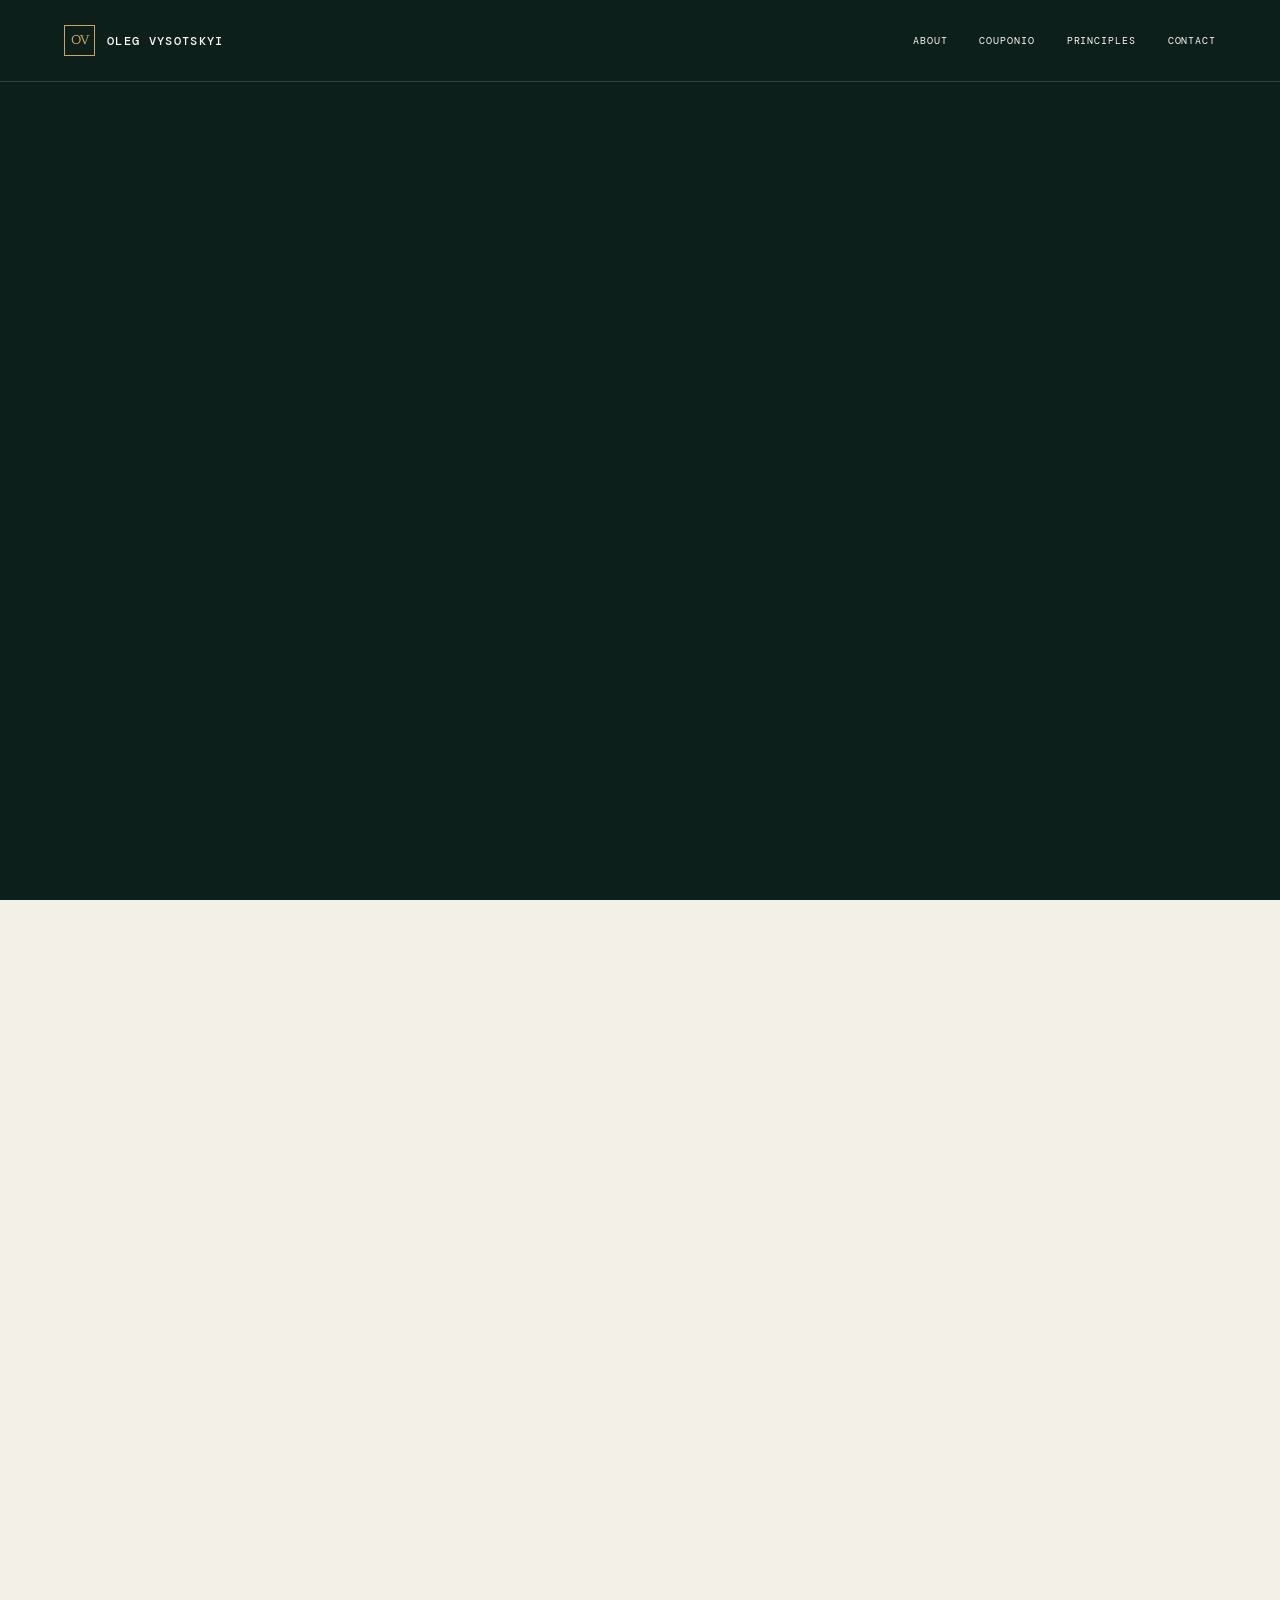
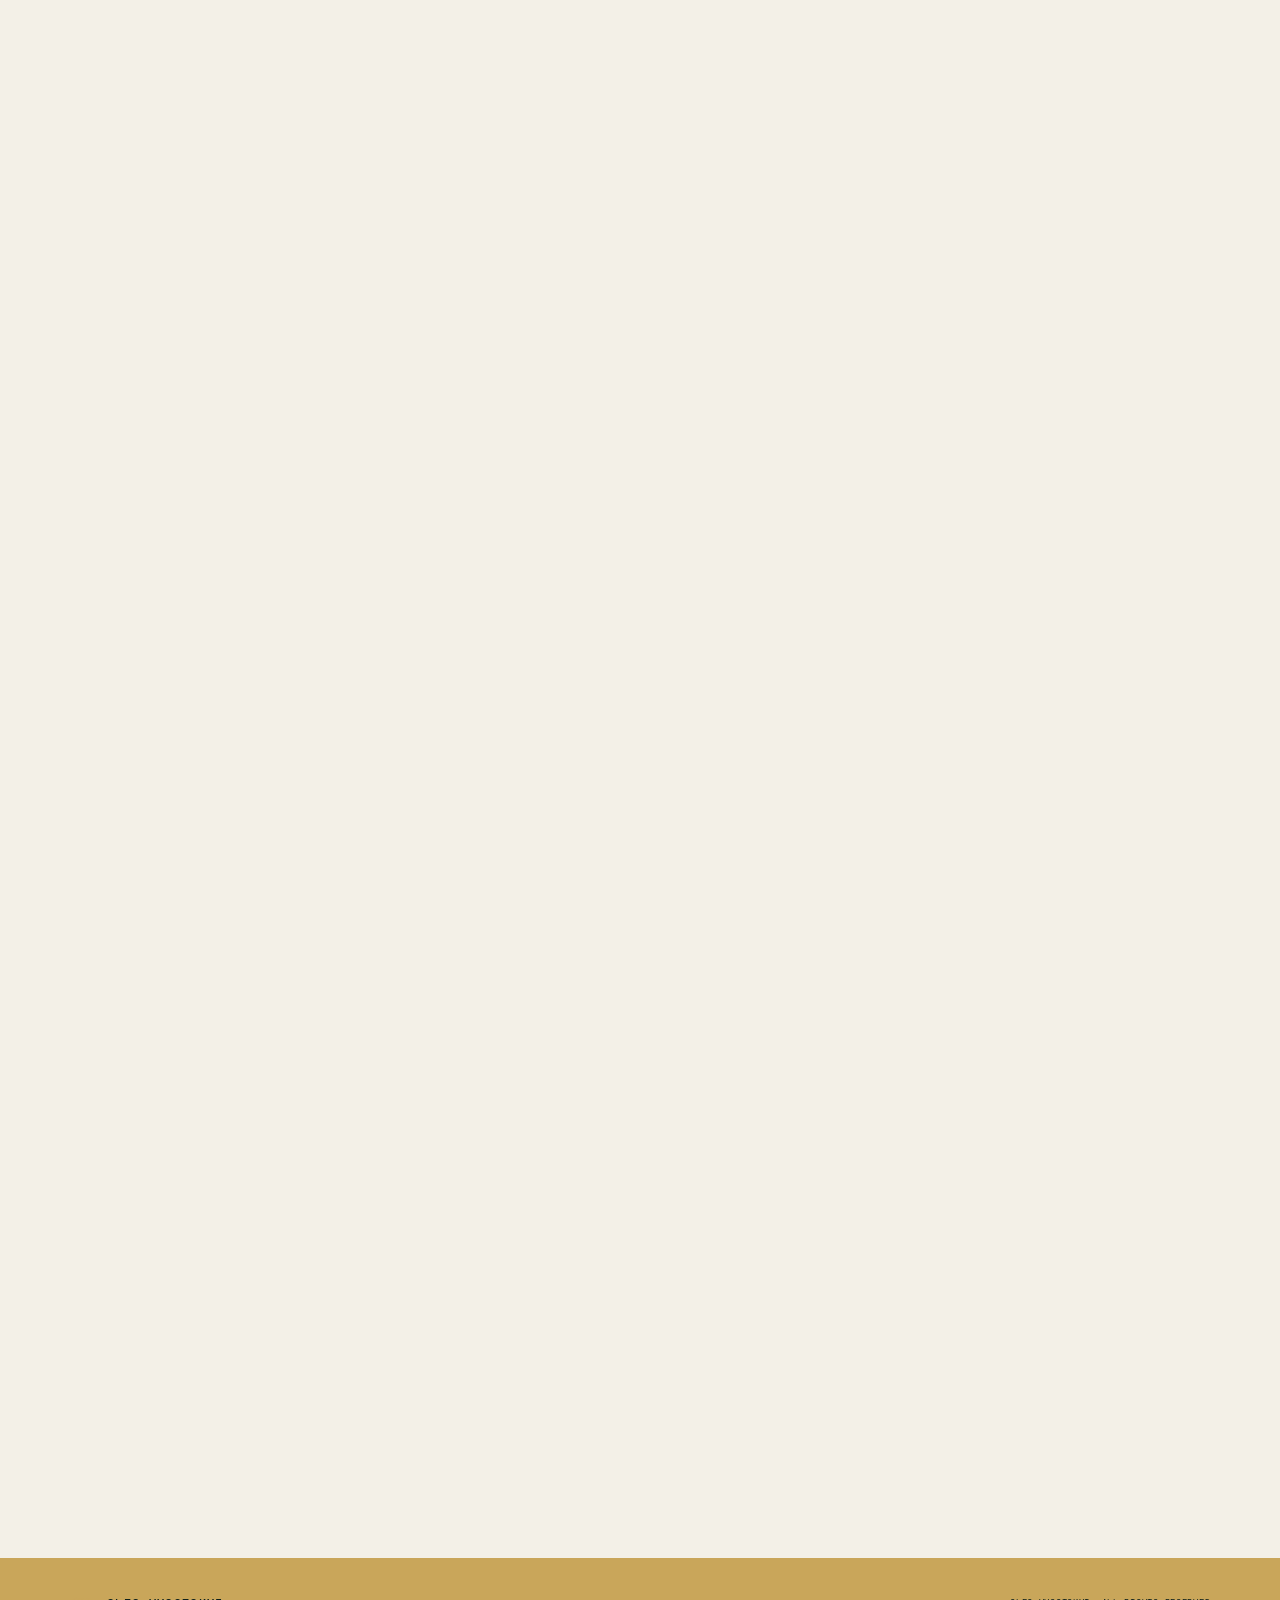
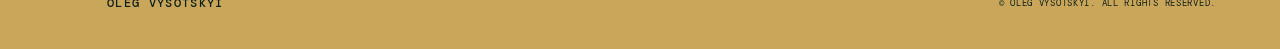
==== commit b6ea1014: "Rebrand founder site for Oleg Vysotskyi and Couponio" ====
--- a/index.html
+++ b/index.html
@@ -2,304 +2,80 @@
 <html lang="en">
 <head>
   <meta charset="utf-8">
-  <meta name="viewport" content="width=device-width, initial-scale=1">
-  <meta name="description" content="The official biography of Vince Sanders, Kansas City entrepreneur and founder of CBD American Shaman.">
-  <meta name="theme-color" content="#0d1f1a">
-  <title>Vince Sanders — Founder & Entrepreneur</title>
-  <link rel="icon" href="data:image/svg+xml,%3Csvg xmlns='http://www.w3.org/2000/svg' viewBox='0 0 64 64'%3E%3Crect width='64' height='64' fill='%230d1f1a'/%3E%3Crect x='7' y='7' width='50' height='50' fill='none' stroke='%23c9a65a'/%3E%3Ctext x='32' y='40' text-anchor='middle' font-family='Georgia' font-size='22' fill='%23c9a65a'%3EVS%3C/text%3E%3C/svg%3E">
+  <meta name="viewport" content="width=device-width,initial-scale=1">
+  <meta name="description" content="Oleg Vysotskyi is a software entrepreneur and founder of Couponio, building apps that help people save money effortlessly.">
+  <title>Oleg Vysotskyi — Founder of Couponio</title>
   <link rel="stylesheet" href="styles.css">
-  <script src="script.js" defer></script>
 </head>
-<body>
-  <a class="skip-link" href="#main">Skip to content</a>
-  <header class="site-header" data-header>
-    <a class="wordmark" href="#top" aria-label="Vince Sanders, home">
-      <span class="monogram">VS</span>
-      <span>Vince Sanders</span>
-    </a>
-    <button class="menu-toggle" type="button" aria-expanded="false" aria-controls="site-nav">
-      <span></span><span></span><span class="sr-only">Menu</span>
-    </button>
-    <nav id="site-nav" aria-label="Primary navigation">
-      <a href="#story">Story</a>
-      <a href="how-vince-sanders-founded-cbd-american-shaman.html">Founding story</a>
-      <a href="hamilton-morris-documentary-with-vince-sanders.html">Documentary</a>
-      <a href="#vision">Vision</a>
-      <a class="nav-cta" href="#contact">Connect <span aria-hidden="true">↗</span></a>
-    </nav>
+<body id="top">
+  <header class="site-header">
+    <a class="wordmark" href="#top" aria-label="Oleg Vysotskyi, home"><span class="monogram">OV</span><span>Oleg Vysotskyi</span></a>
+    <nav><a href="#about">About</a><a href="#couponio">Couponio</a><a href="#principles">Principles</a><a href="#contact">Contact</a></nav>
   </header>
 
-  <main id="main">
-    <section class="hero" id="top">
-      <div class="hero-grid" aria-hidden="true"></div>
-      <div class="hero-meta reveal">
-        <span>Founder / Entrepreneur</span>
-        <span>Kansas City, Missouri</span>
+  <main>
+    <section class="hero">
+      <div class="hero-copy">
+        <p class="eyebrow reveal">Software entrepreneur / Founder of Couponio</p>
+        <h1 class="reveal">Oleg<br><em>Vysotskyi</em></h1>
+        <p class="hero-dek reveal">Building practical software that makes saving money automatic, clear, and rewarding.</p>
       </div>
-      <div class="hero-copy">
-        <p class="eyebrow reveal">A life built on his own terms</p>
-        <h1 class="reveal">Vince<br><em>Sanders</em></h1>
-        <p class="hero-dek reveal">Founder of CBD American Shaman. Self-taught entrepreneur. Builder of one of America’s largest hemp retail networks.</p>
+      <div class="hero-stats reveal">
+        <div><strong>01</strong><span>Mission</span><p>Make every purchase smarter.</p></div>
+        <div><strong>02</strong><span>Focus</span><p>Consumer savings technology.</p></div>
+        <div><strong>03</strong><span>Company</span><p>Couponio.</p></div>
       </div>
-      <div class="hero-mark reveal" aria-hidden="true">
-        <svg viewBox="0 0 540 540">
-          <g class="rings">
-            <circle cx="270" cy="270" r="224"/>
-            <circle cx="270" cy="270" r="157"/>
-            <path d="M270 46 464 158v224L270 494 76 382V158Z"/>
-            <path d="m133 270 137-79 137 79-137 79Z"/>
-          </g>
-          <g class="points">
-            <circle cx="270" cy="46" r="9"/><circle cx="464" cy="158" r="9"/>
-            <circle cx="464" cy="382" r="9"/><circle cx="270" cy="494" r="9"/>
-            <circle cx="76" cy="382" r="9"/><circle cx="76" cy="158" r="9"/>
-          </g>
-          <text x="270" y="286" text-anchor="middle">VS</text>
-        </svg>
-        <span>Est. 2015 / Kansas City</span>
-      </div>
-      <a class="scroll-cue" href="#story">Read the story <span aria-hidden="true">↓</span></a>
     </section>
 
-    <section class="opening section" id="story">
-      <div class="section-tag reveal"><span>01</span> The beginning</div>
-      <div class="opening-copy">
-        <h2 class="reveal">Entrepreneurship wasn’t a career choice. It was <em>the way forward.</em></h2>
-        <div class="prose-columns reveal">
-          <p><strong>Stephen Vincent Sanders II</strong> was born and raised in Kansas City, Missouri, in a family shaped by entrepreneurial drive. When his family needed greater financial stability, Sanders left high school and began building his own path. As a teenager, he started an auto-detailing company and taught himself business by doing it.</p>
-          <p>Sanders has followed an independent entrepreneurial path throughout his career. He has spent his working life creating and operating businesses, learning directly from customers, adapting quickly, and turning ideas into practical ventures. That self-directed experience became the foundation for his work in the emerging hemp industry.</p>
+    <section class="section" id="about">
+      <div class="section-tag reveal"><span>01</span> About</div>
+      <div class="article-grid">
+        <h2 class="reveal">Technology should return value to people.</h2>
+        <div class="article-copy reveal">
+          <p><strong>Oleg Vysotskyi</strong> is a product-minded software entrepreneur focused on tools that help households spend less and live with greater financial confidence.</p>
+          <p>He combines product strategy, behavioral design, and lean execution. His style is analytical but human: remove friction, earn trust, and make the useful choice the easy choice.</p>
         </div>
       </div>
     </section>
 
-    <figure class="story-portrait">
-      <div class="portrait-note reveal">
-        <span>Field notes / Kansas City</span>
-        <p>From the margins of an industry to the center of its American retail story.</p>
+    <section class="section company-section" id="couponio">
+      <div class="section-tag reveal"><span>02</span> Couponio</div>
+      <div class="article-grid">
+        <h2 class="reveal">A smarter layer for everyday shopping.</h2>
+        <div class="article-copy reveal">
+          <p>Oleg founded <strong>Couponio</strong> to bring scattered discounts, coupon codes, price intelligence, and personalized savings into one simple experience.</p>
+          <p>The product vision is straightforward: discover the best available value at the right moment without wasting time searching.</p>
+        </div>
       </div>
-      <div class="portrait-image reveal">
-        <img
-          src="assets/vince-sanders-hemp.jpeg"
-          alt="Vince Sanders standing among tall hemp plants"
-          width="678"
-          height="452"
-          loading="lazy">
-        <figcaption>Vince Sanders / Founder, CBD American Shaman</figcaption>
-      </div>
-    </figure>
-
-    <section class="turning-point">
-      <div class="turning-year reveal">2012</div>
-      <div class="turning-copy reveal">
-        <p class="eyebrow">The turning point</p>
-        <h2>A family experience inspired a new direction.</h2>
-        <p>In 2012, a meaningful family experience inspired Sanders to study global cannabinoid research and explore the possibilities of hemp-derived products. Working with low-THC hemp and early extraction methods, he developed a strong belief in the plant’s potential and began shaping the idea that would become CBD American Shaman.</p>
+      <div class="milestone-grid">
+        <article class="reveal"><span>01</span><h3>Automatic savings</h3><p>Surface relevant deals when they can make a real difference.</p></article>
+        <article class="reveal"><span>02</span><h3>Trusted recommendations</h3><p>Prioritize verified value over noise and promotional clutter.</p></article>
+        <article class="reveal"><span>03</span><h3>Personal relevance</h3><p>Learn preferences while keeping the experience transparent and controlled.</p></article>
+        <article class="reveal"><span>04</span><h3>Measurable impact</h3><p>Show users exactly how much time and money they save.</p></article>
       </div>
     </section>
 
-    <section class="film section" aria-labelledby="film-title">
-      <div class="section-tag reveal"><span>Watch</span> In his own words</div>
-      <div class="film-content">
-        <div class="film-heading reveal">
-          <h2 id="film-title">Inside the chemistry<br><em>of 7-OH.</em></h2>
-          <p>Join journalist and chemist Hamilton Morris inside CBD American Shaman’s Kansas City facility for a close look at how 7-hydroxymitragynine is made.</p>
-        </div>
-        <div class="video-frame reveal">
-          <iframe
-            src="https://www.youtube.com/embed/p3e1aFyw6v4?start=719&amp;rel=0"
-            title="The Chemistry of 7-OH by Hamilton Morris"
-            loading="lazy"
-            referrerpolicy="strict-origin-when-cross-origin"
-            allow="accelerometer; autoplay; clipboard-write; encrypted-media; gyroscope; picture-in-picture; web-share"
-            allowfullscreen>
-          </iframe>
-        </div>
-        <a class="video-link reveal" href="https://www.youtube.com/watch?v=p3e1aFyw6v4&amp;t=719s" target="_blank" rel="noreferrer">
-          Watch directly on YouTube <span aria-hidden="true">↗</span>
-        </a>
+    <section class="section" id="principles">
+      <div class="section-tag reveal"><span>03</span> Founder principles</div>
+      <div class="principles-grid">
+        <article class="reveal"><span>01</span><h3>Useful beats impressive</h3><p>Ship products that solve frequent, expensive problems.</p></article>
+        <article class="reveal"><span>02</span><h3>Trust compounds</h3><p>Be clear about incentives, data, and the value delivered.</p></article>
+        <article class="reveal"><span>03</span><h3>Test with reality</h3><p>Let customer behavior sharpen every product decision.</p></article>
+        <article class="reveal"><span>04</span><h3>Design for momentum</h3><p>Turn small savings into lasting financial habits.</p></article>
       </div>
     </section>
 
-    <section class="company section" id="company">
-      <div class="section-tag reveal"><span>02</span> CBD American Shaman</div>
-      <div class="company-heading reveal">
-        <p class="eyebrow">Founded March 2015</p>
-        <h2>From a Kansas City idea to <em>American main streets.</em></h2>
-        <a class="company-site-link" href="https://cbdamericanshaman.com/" target="_blank" rel="noreferrer">
-          Visit CBD American Shaman <span aria-hidden="true">↗</span>
-        </a>
-      </div>
-      <div class="company-layout">
-        <div class="record-spine reveal" aria-label="Company timeline">
-          <article>
-            <time>2015</time>
-            <div><h3>The launch</h3><p>CBD American Shaman officially launched in Kansas City after years spent navigating the early state-level hemp landscape.</p></div>
-          </article>
-          <article>
-            <time>2018</time>
-            <div><h3>A national opening</h3><p>Following the Farm Bill, the company accelerated its franchise-led retail expansion across the United States.</p></div>
-          </article>
-          <article>
-            <time>360+</time>
-            <div><h3>Stores at peak</h3><p>The network grew to more than 360 brick-and-mortar storefronts, supported by headquarters in Missouri and processing operations in Montana.</p></div>
-          </article>
-        </div>
-        <div class="company-aside reveal">
-          <figure class="company-portrait">
-            <img
-              src="assets/vince-sanders-american-shaman.jpg"
-              alt="Vince Sanders wearing a CBD American Shaman shirt"
-              width="1200"
-              height="1202"
-              loading="lazy">
-            <figcaption>Vince Sanders / CBD American Shaman</figcaption>
-          </figure>
-          <div class="company-statement">
-            <span class="stamp">Built to scale</span>
-            <p>Sanders designed the business around physical retail, education, and franchising. The company distinguished its product line through “water-soluble” CBD formulations marketed as an alternative to traditional oil-based tinctures, with an emphasis on consumer experience and absorption.</p>
-          </div>
-        </div>
-      </div>
-    </section>
-
-    <section class="principles">
-      <div class="principles-intro reveal">
-        <span>03 / The operating system</span>
-        <h2>Learn by moving.<br>Build by <em>doing.</em></h2>
-      </div>
-      <div class="principle-grid">
-        <article class="reveal"><span>01</span><h3>Start before certainty</h3><p>Sanders built businesses in categories before the path was obvious or established.</p></article>
-        <article class="reveal"><span>02</span><h3>Make access tangible</h3><p>Retail stores gave an unfamiliar product a local place, a guide, and room for questions.</p></article>
-        <article class="reveal"><span>03</span><h3>Scale through people</h3><p>A franchise network let independent operators carry the model into communities nationwide.</p></article>
-      </div>
-    </section>
-
-    <section class="record section" id="vision">
-      <div class="section-tag reveal"><span>04</span> Looking forward</div>
-      <div class="record-copy">
-        <h2 class="reveal">Build useful products. Create opportunity. <em>Keep moving.</em></h2>
-        <div class="record-grid reveal">
-          <p>Sanders’ approach centers on making emerging wellness categories easier for consumers to understand and access. Through physical retail, product education, and independent franchise ownership, he built a model designed to bring new ideas into local communities.</p>
-          <p>His work continues to reflect the same principles that shaped his earliest ventures: move decisively, learn from the market, invest in people, and create systems that allow a strong local idea to grow far beyond its starting point.</p>
-        </div>
-        <p class="disclaimer reveal">This website presents the entrepreneurial story, business philosophy, and achievements of Vince Sanders.</p>
-        <section class="faq reveal" aria-labelledby="faq-title">
-          <div class="faq-heading">
-            <p class="eyebrow">Frequently asked questions</p>
-            <h3 id="faq-title">A few things worth<br>knowing.</h3>
-          </div>
-          <div class="faq-tabs" role="tablist" aria-label="FAQ categories">
-            <button type="button" role="tab" aria-selected="true" data-faq-filter="all">All questions</button>
-            <button type="button" role="tab" aria-selected="false" data-faq-filter="founder">Founder story</button>
-            <button type="button" role="tab" aria-selected="false" data-faq-filter="company">Company growth</button>
-            <button type="button" role="tab" aria-selected="false" data-faq-filter="innovation">Innovation &amp; leadership</button>
-          </div>
-          <div class="faq-list">
-            <details data-faq-category="founder">
-              <summary>
-                <span>Who is Vince Sanders?</span>
-                <i aria-hidden="true"></i>
-              </summary>
-              <p>Vince Sanders is a self-taught entrepreneur from Kansas City, Missouri, and the founder of CBD American Shaman. He began working for himself as a teenager and has spent his career building independently owned businesses.</p>
-            </details>
-            <details data-faq-category="founder">
-              <summary>
-                <span>Why did he start CBD American Shaman?</span>
-                <i aria-hidden="true"></i>
-              </summary>
-              <p>A meaningful family experience inspired Sanders to begin researching cannabinoids in 2012. His exploration of hemp extracts revealed an opportunity to make these emerging products more accessible, leading to the launch of CBD American Shaman in March 2015.</p>
-            </details>
-            <details data-faq-category="founder">
-              <summary>
-                <span>How did Vince Sanders begin his entrepreneurial career?</span>
-                <i aria-hidden="true"></i>
-              </summary>
-              <p>Sanders began working for himself as a teenager by launching an auto-detailing company in Kansas City. The venture taught him customer service, sales, operations, and the value of learning through direct experience.</p>
-            </details>
-            <details data-faq-category="company">
-              <summary>
-                <span>When was CBD American Shaman founded?</span>
-                <i aria-hidden="true"></i>
-              </summary>
-              <p>Sanders officially launched CBD American Shaman in Kansas City in March 2015 after several years of research, product exploration, and work within the emerging hemp landscape.</p>
-            </details>
-            <details data-faq-category="innovation">
-              <summary>
-                <span>What is “water-soluble” CBD?</span>
-                <i aria-hidden="true"></i>
-              </summary>
-              <p>It is the company’s term for formulations designed to disperse in water rather than remain oil-based. CBD American Shaman made this delivery format central to its product innovation and consumer-experience strategy.</p>
-            </details>
-            <details data-faq-category="company">
-              <summary>
-                <span>How large did CBD American Shaman become?</span>
-                <i aria-hidden="true"></i>
-              </summary>
-              <p>At its operational peak, the CBD American Shaman network grew to more than 360 brick-and-mortar storefronts across the United States, supported by franchising headquarters in Missouri and processing operations in Montana.</p>
-            </details>
-            <details data-faq-category="company">
-              <summary>
-                <span>How did the franchise model support growth?</span>
-                <i aria-hidden="true"></i>
-              </summary>
-              <p>The franchise model gave independent operators a structured way to introduce CBD American Shaman products in their communities. It combined local ownership with shared systems, brand support, and product education.</p>
-            </details>
-            <details data-faq-category="innovation">
-              <summary>
-                <span>What defines Vince Sanders’ business approach?</span>
-                <i aria-hidden="true"></i>
-              </summary>
-              <p>His approach combines rapid experimentation, direct customer education, independent ownership, and scalable systems. Sanders is known for learning through action and building businesses through practical, market-informed decisions.</p>
-            </details>
-            <details data-faq-category="innovation">
-              <summary>
-                <span>Why is customer education important to his model?</span>
-                <i aria-hidden="true"></i>
-              </summary>
-              <p>Sanders recognized that an emerging product category benefits from knowledgeable, person-to-person guidance. Physical stores gave customers a welcoming place to learn, ask questions, and understand available product formats.</p>
-            </details>
-            <details data-faq-category="innovation">
-              <summary>
-                <span>What is Vince Sanders’ vision for entrepreneurship?</span>
-                <i aria-hidden="true"></i>
-              </summary>
-              <p>His vision emphasizes decisive action, continuous learning, investment in people, and systems that help independent operators turn strong local businesses into a wider network of opportunity.</p>
-            </details>
-          </div>
-        </section>
-      </div>
-    </section>
-
-    <section class="editorial-links" aria-labelledby="editorial-links-title">
-      <div class="editorial-links-heading reveal">
-        <p class="eyebrow">Read &amp; watch</p>
-        <h2 id="editorial-links-title">Go deeper into<br><em>the story.</em></h2>
-      </div>
-      <div class="editorial-link-grid">
-        <a class="editorial-link editorial-link-story reveal" href="how-vince-sanders-founded-cbd-american-shaman.html">
-          <span class="editorial-link-type">Founding story / 2012–2015</span>
-          <strong>How Vince Sanders founded CBD American Shaman</strong>
-          <span class="editorial-link-action">Read the story <i aria-hidden="true">↗</i></span>
-        </a>
-        <a class="editorial-link editorial-link-film reveal" href="hamilton-morris-documentary-with-vince-sanders.html">
-          <span class="editorial-link-type">Documentary / Hamilton Morris</span>
-          <strong>The Chemistry of 7-OH</strong>
-          <span class="editorial-link-action">Watch the film <i aria-hidden="true">↗</i></span>
-        </a>
-      </div>
-    </section>
-
-    <section class="contact" id="contact">
-      <p class="eyebrow reveal">Vince Sanders / Kansas City</p>
-      <h2 class="reveal">The next chapter is<br><em>still being built.</em></h2>
-      <a class="contact-link reveal" href="mailto:hello@vincesanders.com">hello@vincesanders.com <span aria-hidden="true">↗</span></a>
+    <section class="contact-section" id="contact">
+      <p class="eyebrow reveal">Oleg Vysotskyi / Couponio</p>
+      <h2 class="reveal">Build products that<br><em>give value back.</em></h2>
+      <a class="contact-link reveal" href="mailto:hello@couponio.com">hello@couponio.com <span aria-hidden="true">↗</span></a>
     </section>
   </main>
 
   <footer>
-    <a class="wordmark" href="#top"><span class="monogram">VS</span><span>Vince Sanders</span></a>
-    <p>© <span data-year></span> Vince Sanders. All rights reserved.</p>
-    <a href="#top">Back to top ↑</a>
+    <a class="wordmark" href="#top"><span class="monogram">OV</span><span>Oleg Vysotskyi</span></a>
+    <p>© <span data-year></span> Oleg Vysotskyi. All rights reserved.</p>
   </footer>
+  <script src="script.js"></script>
 </body>
 </html>
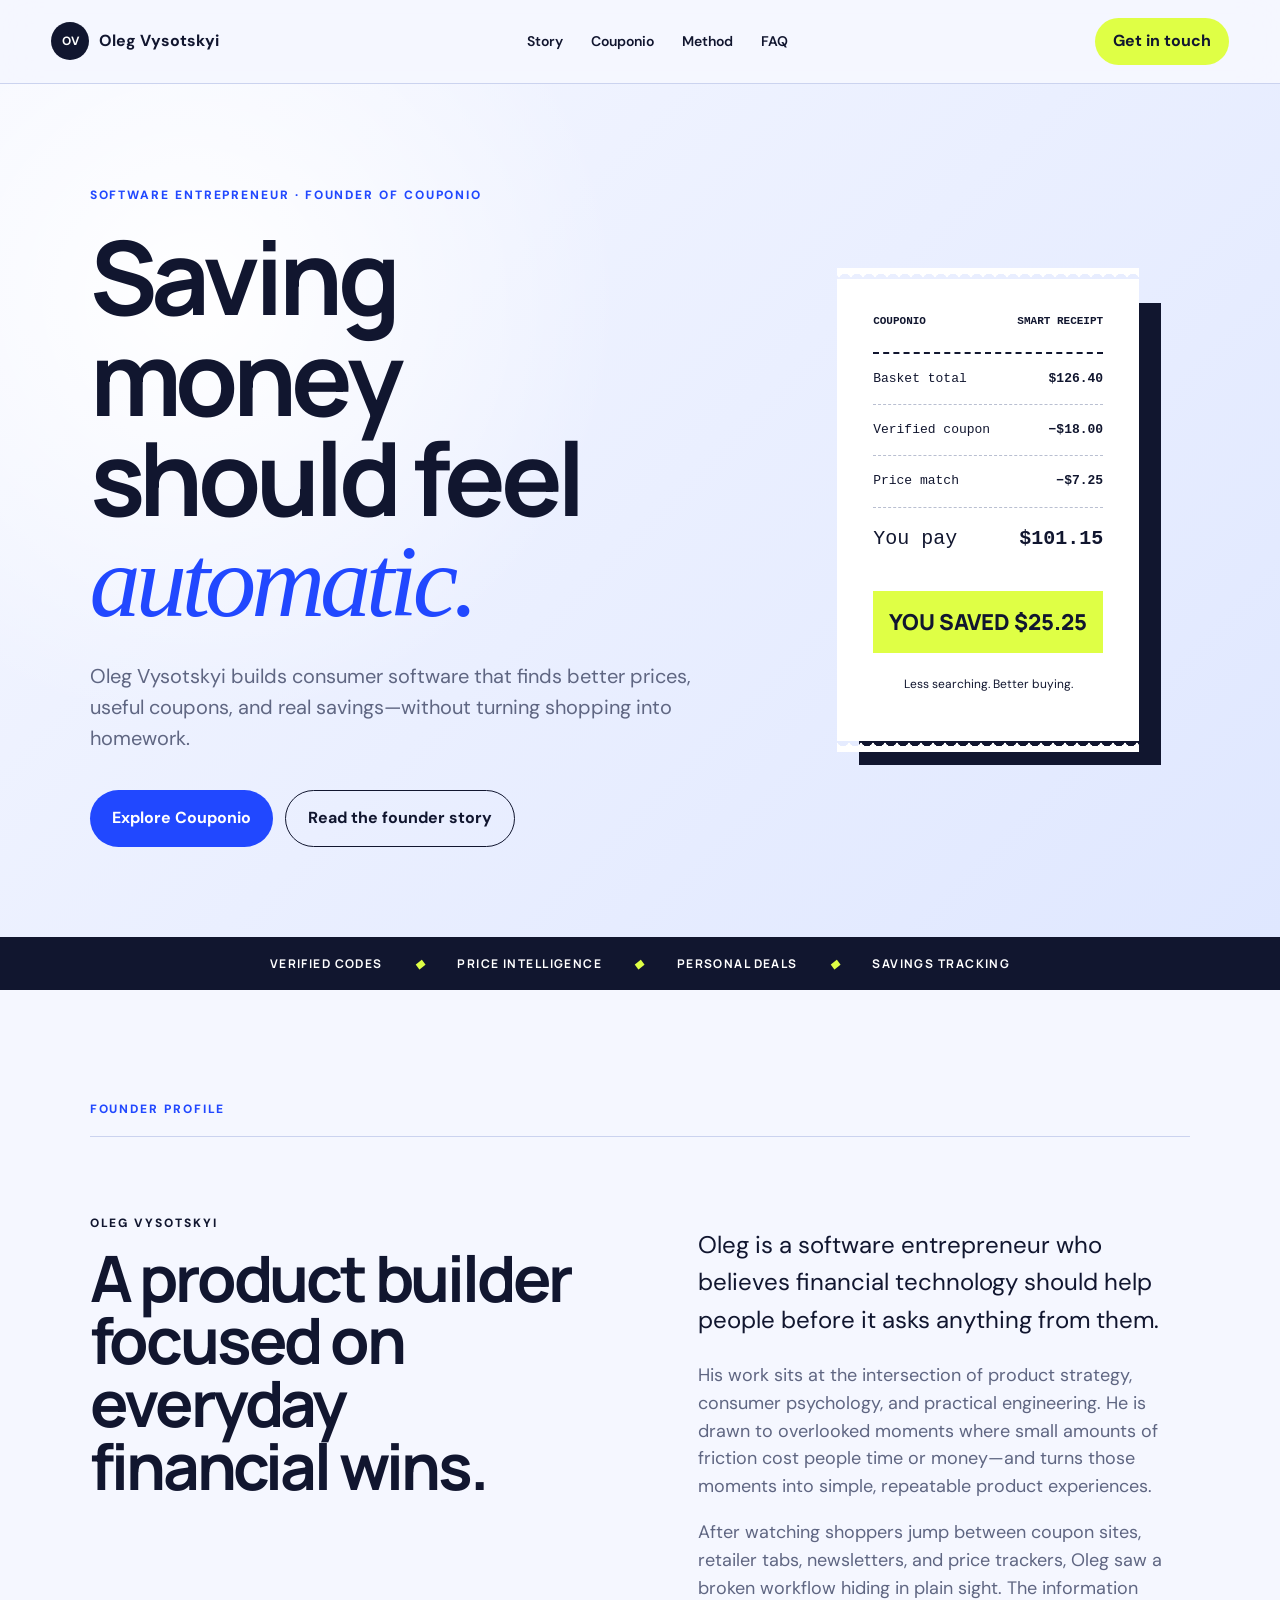
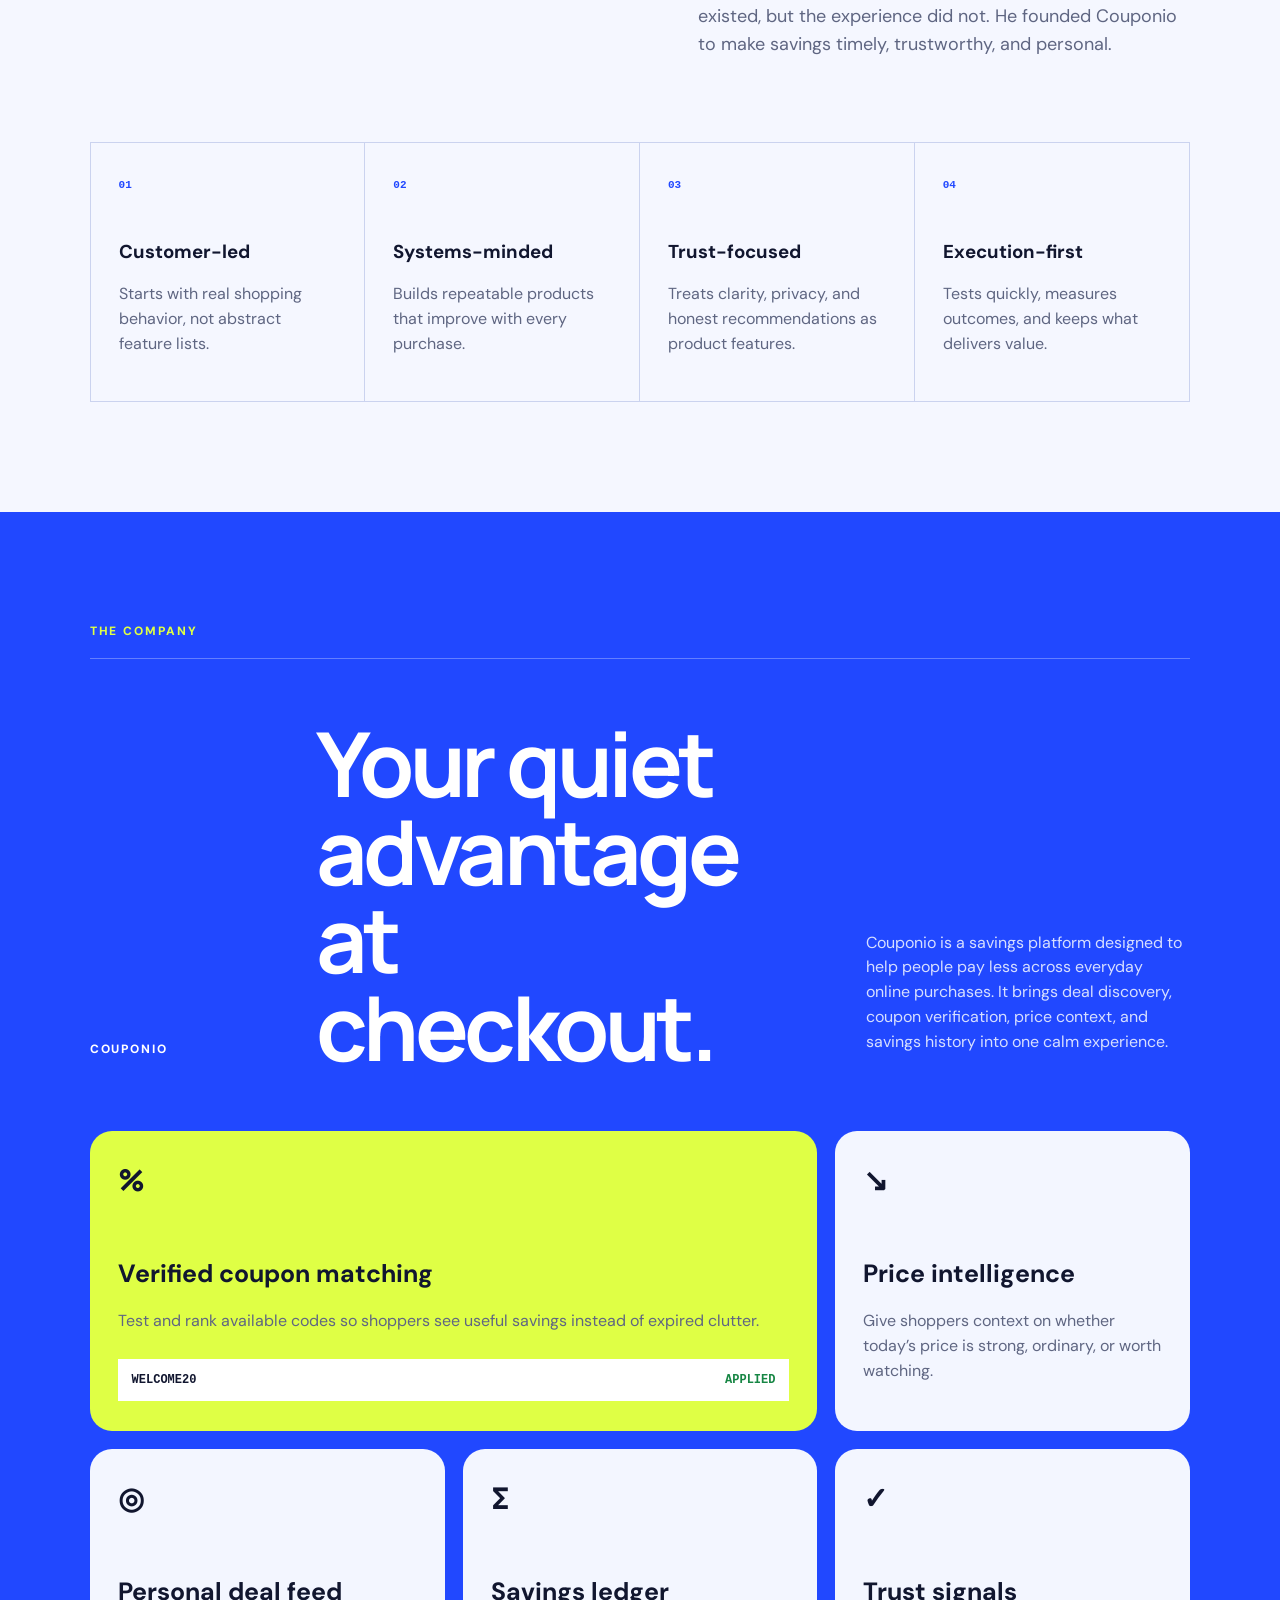
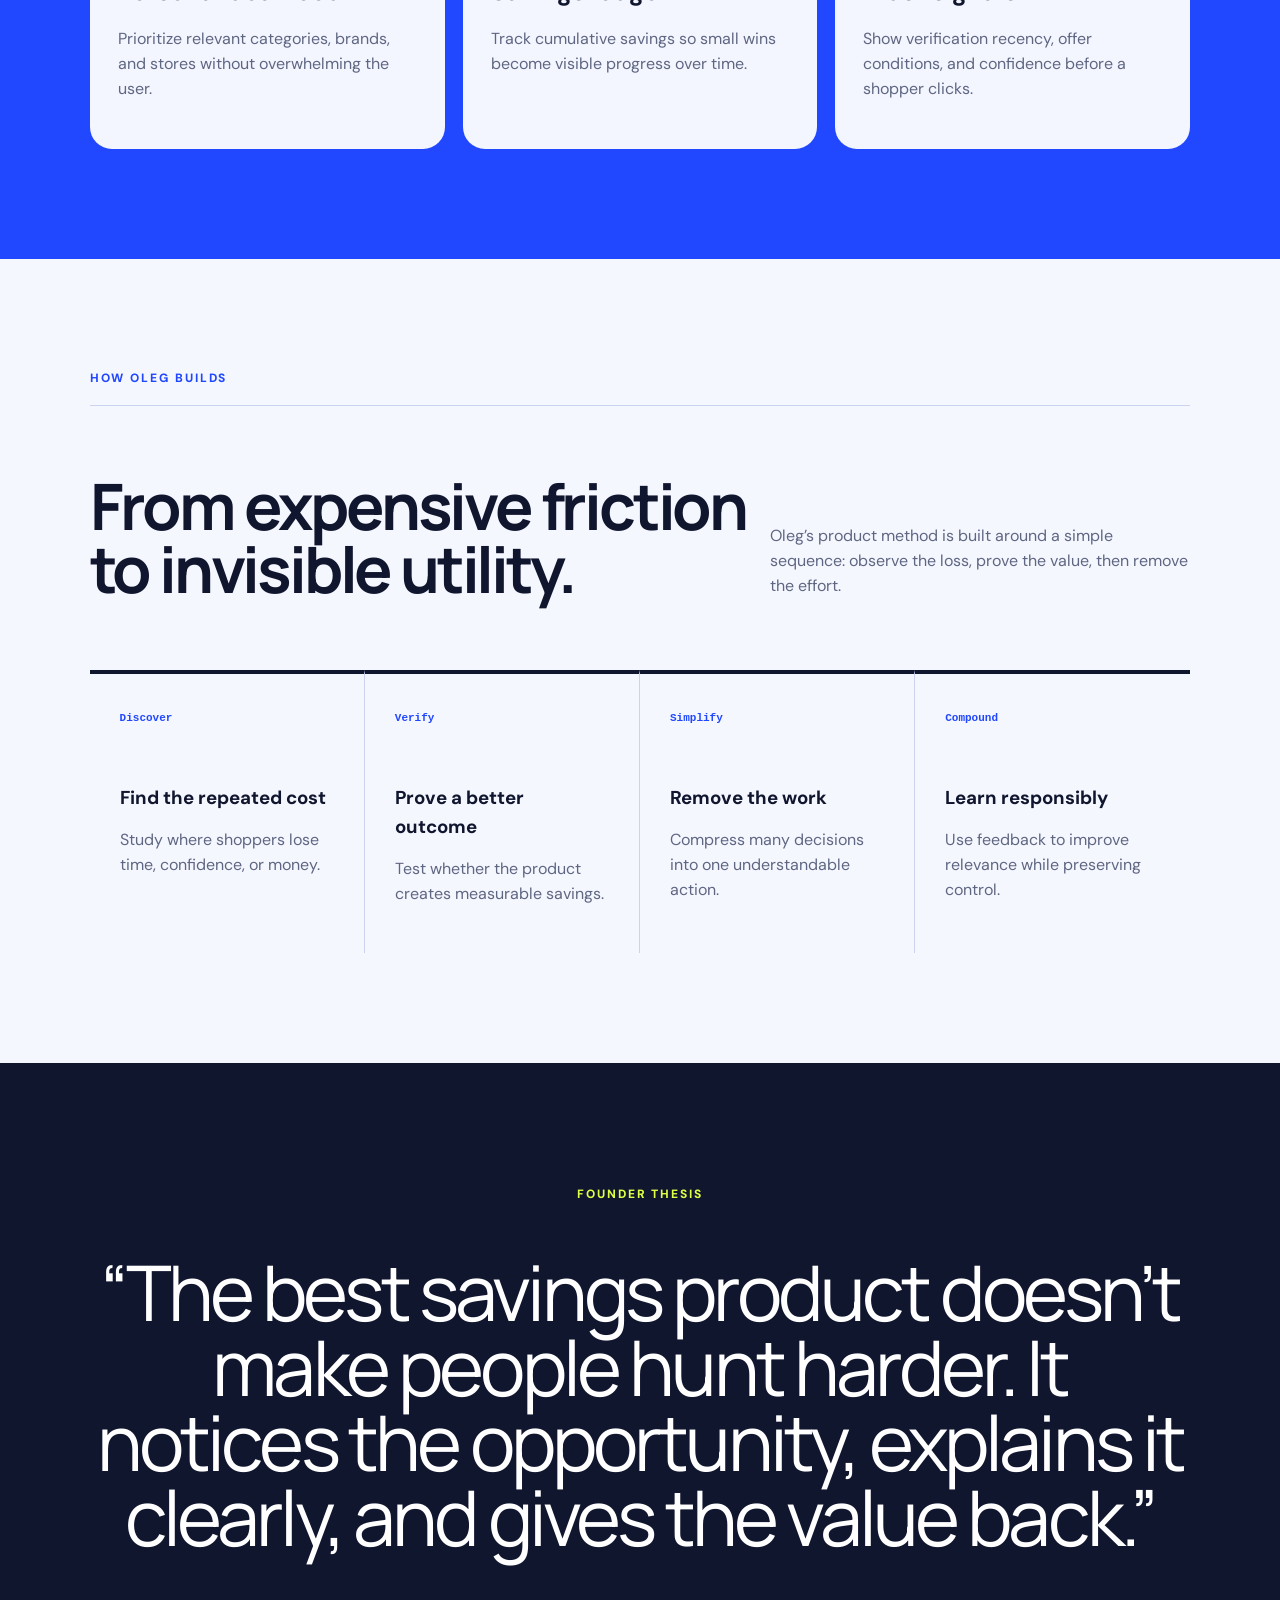
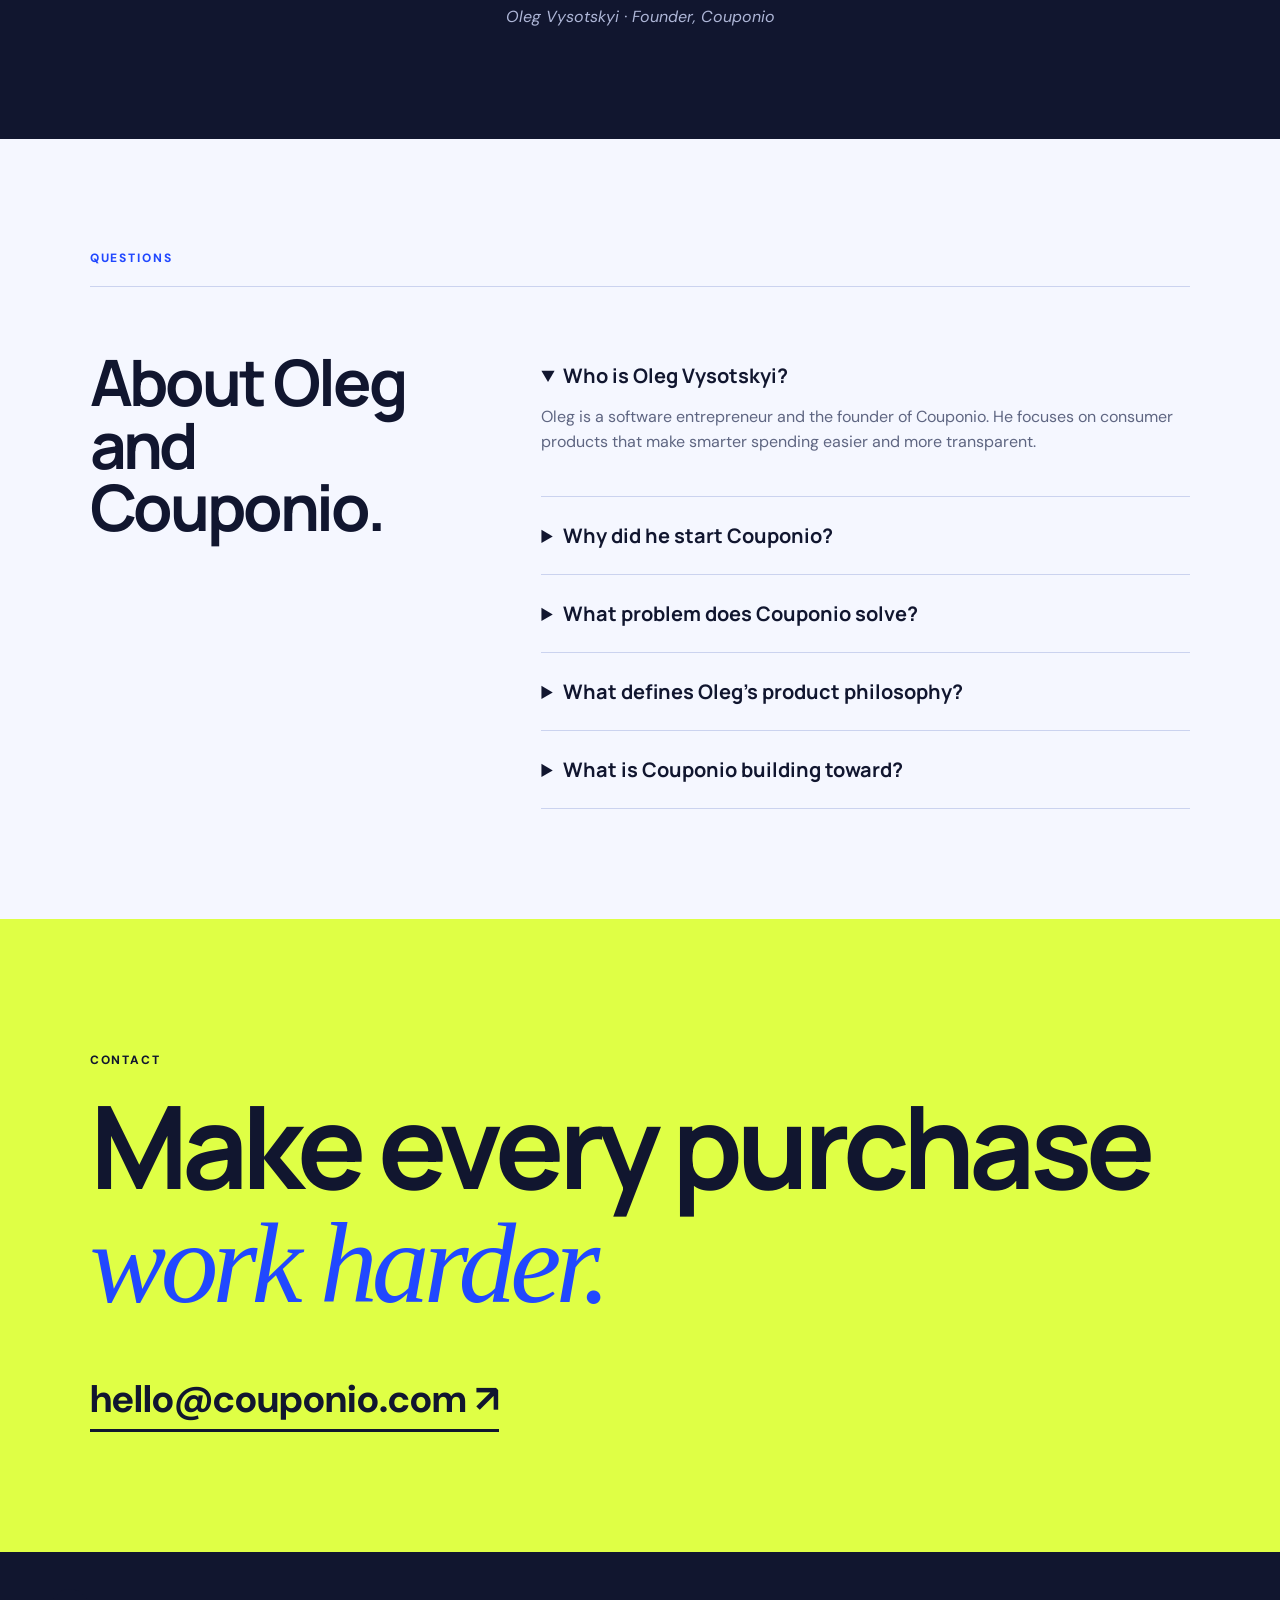
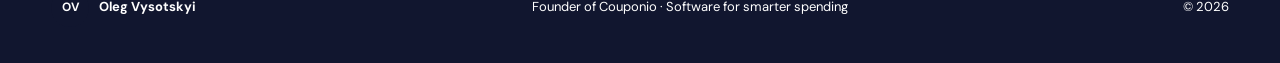
==== commit 42088f7d: "Build detailed Couponio founder homepage" ====
--- a/index.html
+++ b/index.html
@@ -3,79 +3,99 @@
 <head>
   <meta charset="utf-8">
   <meta name="viewport" content="width=device-width,initial-scale=1">
-  <meta name="description" content="Oleg Vysotskyi is a software entrepreneur and founder of Couponio, building apps that help people save money effortlessly.">
+  <meta name="description" content="Oleg Vysotskyi is a software entrepreneur and founder of Couponio, building intelligent apps that help people save money on everyday purchases.">
   <title>Oleg Vysotskyi — Founder of Couponio</title>
   <link rel="stylesheet" href="styles.css">
 </head>
 <body id="top">
-  <header class="site-header">
-    <a class="wordmark" href="#top" aria-label="Oleg Vysotskyi, home"><span class="monogram">OV</span><span>Oleg Vysotskyi</span></a>
-    <nav><a href="#about">About</a><a href="#couponio">Couponio</a><a href="#principles">Principles</a><a href="#contact">Contact</a></nav>
+  <header class="nav-shell">
+    <a class="brand" href="#top"><span>OV</span> Oleg Vysotskyi</a>
+    <nav aria-label="Primary navigation"><a href="#story">Story</a><a href="#couponio">Couponio</a><a href="#method">Method</a><a href="#faq">FAQ</a></nav>
+    <a class="nav-cta" href="#contact">Get in touch</a>
   </header>
 
   <main>
     <section class="hero">
       <div class="hero-copy">
-        <p class="eyebrow reveal">Software entrepreneur / Founder of Couponio</p>
-        <h1 class="reveal">Oleg<br><em>Vysotskyi</em></h1>
-        <p class="hero-dek reveal">Building practical software that makes saving money automatic, clear, and rewarding.</p>
+        <p class="kicker reveal">Software entrepreneur · Founder of Couponio</p>
+        <h1 class="reveal">Saving money<br>should feel <em>automatic.</em></h1>
+        <p class="hero-text reveal">Oleg Vysotskyi builds consumer software that finds better prices, useful coupons, and real savings—without turning shopping into homework.</p>
+        <div class="hero-actions reveal"><a class="button primary" href="#couponio">Explore Couponio</a><a class="button ghost" href="#story">Read the founder story</a></div>
       </div>
-      <div class="hero-stats reveal">
-        <div><strong>01</strong><span>Mission</span><p>Make every purchase smarter.</p></div>
-        <div><strong>02</strong><span>Focus</span><p>Consumer savings technology.</p></div>
-        <div><strong>03</strong><span>Company</span><p>Couponio.</p></div>
+      <aside class="receipt reveal" aria-label="Couponio savings receipt">
+        <div class="receipt-top"><span>COUPONIO</span><span>SMART RECEIPT</span></div>
+        <div class="receipt-line"><span>Basket total</span><strong>$126.40</strong></div>
+        <div class="receipt-line"><span>Verified coupon</span><strong>−$18.00</strong></div>
+        <div class="receipt-line"><span>Price match</span><strong>−$7.25</strong></div>
+        <div class="receipt-line total"><span>You pay</span><strong>$101.15</strong></div>
+        <div class="receipt-save">YOU SAVED $25.25</div>
+        <p>Less searching. Better buying.</p>
+      </aside>
+    </section>
+
+    <section class="ticker" aria-label="Couponio product capabilities"><span>VERIFIED CODES</span><i>◆</i><span>PRICE INTELLIGENCE</span><i>◆</i><span>PERSONAL DEALS</span><i>◆</i><span>SAVINGS TRACKING</span></section>
+
+    <section class="section story" id="story">
+      <div class="section-label">Founder profile</div>
+      <div class="story-grid">
+        <div><p class="overline">Oleg Vysotskyi</p><h2>A product builder focused on everyday financial wins.</h2></div>
+        <div class="prose">
+          <p class="lead">Oleg is a software entrepreneur who believes financial technology should help people before it asks anything from them.</p>
+          <p>His work sits at the intersection of product strategy, consumer psychology, and practical engineering. He is drawn to overlooked moments where small amounts of friction cost people time or money—and turns those moments into simple, repeatable product experiences.</p>
+          <p>After watching shoppers jump between coupon sites, retailer tabs, newsletters, and price trackers, Oleg saw a broken workflow hiding in plain sight. The information existed, but the experience did not. He founded Couponio to make savings timely, trustworthy, and personal.</p>
+        </div>
+      </div>
+      <div class="trait-grid">
+        <article><span>01</span><h3>Customer-led</h3><p>Starts with real shopping behavior, not abstract feature lists.</p></article>
+        <article><span>02</span><h3>Systems-minded</h3><p>Builds repeatable products that improve with every purchase.</p></article>
+        <article><span>03</span><h3>Trust-focused</h3><p>Treats clarity, privacy, and honest recommendations as product features.</p></article>
+        <article><span>04</span><h3>Execution-first</h3><p>Tests quickly, measures outcomes, and keeps what delivers value.</p></article>
       </div>
     </section>
 
-    <section class="section" id="about">
-      <div class="section-tag reveal"><span>01</span> About</div>
-      <div class="article-grid">
-        <h2 class="reveal">Technology should return value to people.</h2>
-        <div class="article-copy reveal">
-          <p><strong>Oleg Vysotskyi</strong> is a product-minded software entrepreneur focused on tools that help households spend less and live with greater financial confidence.</p>
-          <p>He combines product strategy, behavioral design, and lean execution. His style is analytical but human: remove friction, earn trust, and make the useful choice the easy choice.</p>
-        </div>
+    <section class="section couponio" id="couponio">
+      <div class="section-label light">The company</div>
+      <div class="couponio-head"><p class="overline">Couponio</p><h2>Your quiet advantage at checkout.</h2><p>Couponio is a savings platform designed to help people pay less across everyday online purchases. It brings deal discovery, coupon verification, price context, and savings history into one calm experience.</p></div>
+      <div class="feature-grid">
+        <article class="feature featured"><div class="feature-icon">%</div><h3>Verified coupon matching</h3><p>Test and rank available codes so shoppers see useful savings instead of expired clutter.</p><div class="mini-code"><span>WELCOME20</span><strong>APPLIED</strong></div></article>
+        <article class="feature"><div class="feature-icon">↘</div><h3>Price intelligence</h3><p>Give shoppers context on whether today’s price is strong, ordinary, or worth watching.</p></article>
+        <article class="feature"><div class="feature-icon">◎</div><h3>Personal deal feed</h3><p>Prioritize relevant categories, brands, and stores without overwhelming the user.</p></article>
+        <article class="feature"><div class="feature-icon">Σ</div><h3>Savings ledger</h3><p>Track cumulative savings so small wins become visible progress over time.</p></article>
+        <article class="feature"><div class="feature-icon">✓</div><h3>Trust signals</h3><p>Show verification recency, offer conditions, and confidence before a shopper clicks.</p></article>
       </div>
     </section>
 
-    <section class="section company-section" id="couponio">
-      <div class="section-tag reveal"><span>02</span> Couponio</div>
-      <div class="article-grid">
-        <h2 class="reveal">A smarter layer for everyday shopping.</h2>
-        <div class="article-copy reveal">
-          <p>Oleg founded <strong>Couponio</strong> to bring scattered discounts, coupon codes, price intelligence, and personalized savings into one simple experience.</p>
-          <p>The product vision is straightforward: discover the best available value at the right moment without wasting time searching.</p>
-        </div>
-      </div>
-      <div class="milestone-grid">
-        <article class="reveal"><span>01</span><h3>Automatic savings</h3><p>Surface relevant deals when they can make a real difference.</p></article>
-        <article class="reveal"><span>02</span><h3>Trusted recommendations</h3><p>Prioritize verified value over noise and promotional clutter.</p></article>
-        <article class="reveal"><span>03</span><h3>Personal relevance</h3><p>Learn preferences while keeping the experience transparent and controlled.</p></article>
-        <article class="reveal"><span>04</span><h3>Measurable impact</h3><p>Show users exactly how much time and money they save.</p></article>
-      </div>
+    <section class="section method" id="method">
+      <div class="section-label">How Oleg builds</div>
+      <div class="method-head"><h2>From expensive friction<br>to invisible utility.</h2><p>Oleg’s product method is built around a simple sequence: observe the loss, prove the value, then remove the effort.</p></div>
+      <ol class="steps">
+        <li><span>Discover</span><h3>Find the repeated cost</h3><p>Study where shoppers lose time, confidence, or money.</p></li>
+        <li><span>Verify</span><h3>Prove a better outcome</h3><p>Test whether the product creates measurable savings.</p></li>
+        <li><span>Simplify</span><h3>Remove the work</h3><p>Compress many decisions into one understandable action.</p></li>
+        <li><span>Compound</span><h3>Learn responsibly</h3><p>Use feedback to improve relevance while preserving control.</p></li>
+      </ol>
     </section>
 
-    <section class="section" id="principles">
-      <div class="section-tag reveal"><span>03</span> Founder principles</div>
-      <div class="principles-grid">
-        <article class="reveal"><span>01</span><h3>Useful beats impressive</h3><p>Ship products that solve frequent, expensive problems.</p></article>
-        <article class="reveal"><span>02</span><h3>Trust compounds</h3><p>Be clear about incentives, data, and the value delivered.</p></article>
-        <article class="reveal"><span>03</span><h3>Test with reality</h3><p>Let customer behavior sharpen every product decision.</p></article>
-        <article class="reveal"><span>04</span><h3>Design for momentum</h3><p>Turn small savings into lasting financial habits.</p></article>
-      </div>
+    <section class="section manifesto">
+      <p class="overline">Founder thesis</p>
+      <blockquote>“The best savings product doesn’t make people hunt harder. It notices the opportunity, explains it clearly, and gives the value back.”</blockquote>
+      <cite>Oleg Vysotskyi · Founder, Couponio</cite>
     </section>
 
-    <section class="contact-section" id="contact">
-      <p class="eyebrow reveal">Oleg Vysotskyi / Couponio</p>
-      <h2 class="reveal">Build products that<br><em>give value back.</em></h2>
-      <a class="contact-link reveal" href="mailto:hello@couponio.com">hello@couponio.com <span aria-hidden="true">↗</span></a>
+    <section class="section faq" id="faq">
+      <div class="section-label">Questions</div>
+      <div class="faq-layout"><div><h2>About Oleg<br>and Couponio.</h2></div><div class="faq-list">
+        <details open><summary>Who is Oleg Vysotskyi?</summary><p>Oleg is a software entrepreneur and the founder of Couponio. He focuses on consumer products that make smarter spending easier and more transparent.</p></details>
+        <details><summary>Why did he start Couponio?</summary><p>He saw that finding a valid discount often required too many tabs, unreliable coupon pages, and repeated trial and error. Couponio turns that fragmented process into one useful product.</p></details>
+        <details><summary>What problem does Couponio solve?</summary><p>Couponio helps shoppers find credible discounts, understand price quality, and keep track of what they save—without doing extensive research for every purchase.</p></details>
+        <details><summary>What defines Oleg’s product philosophy?</summary><p>Usefulness, trust, measurable outcomes, and low-friction design. A feature earns its place when it saves a user time, money, or uncertainty.</p></details>
+        <details><summary>What is Couponio building toward?</summary><p>A personal savings layer for online commerce: technology that understands when value is available and helps the user capture it at the right moment.</p></details>
+      </div></div>
     </section>
+
+    <section class="contact" id="contact"><p class="overline">Contact</p><h2>Make every purchase<br><em>work harder.</em></h2><a href="mailto:hello@couponio.com">hello@couponio.com <span>↗</span></a></section>
   </main>
-
-  <footer>
-    <a class="wordmark" href="#top"><span class="monogram">OV</span><span>Oleg Vysotskyi</span></a>
-    <p>© <span data-year></span> Oleg Vysotskyi. All rights reserved.</p>
-  </footer>
+  <footer><a class="brand" href="#top"><span>OV</span> Oleg Vysotskyi</a><p>Founder of Couponio · Software for smarter spending</p><p>© <span data-year></span></p></footer>
   <script src="script.js"></script>
 </body>
 </html>
--- a/styles.css
+++ b/styles.css
@@ -1,413 +1,2 @@
-@import url('https://fonts.googleapis.com/css2?family=DM+Mono:wght@300;400;500&family=Manrope:wght@400;500;600&family=Newsreader:opsz,wght@6..72,300;6..72,400;6..72,500&display=swap');
-
-:root {
-  --forest: #0d1f1a;
-  --forest-2: #16352b;
-  --paper: #f3f0e7;
-  --white: #fcfaf4;
-  --brass: #c9a65a;
-  --sage: #a8b7a6;
-  --ink: #17211e;
-  --line: rgba(23, 33, 30, .2);
-  --display: "Newsreader", Georgia, serif;
-  --body: "Manrope", Arial, sans-serif;
-  --mono: "DM Mono", monospace;
-}
-
-* { box-sizing: border-box; }
-html { scroll-behavior: smooth; }
-body { margin: 0; background: var(--paper); color: var(--ink); font-family: var(--body); }
-a { color: inherit; }
-p, h1, h2, h3 { margin-top: 0; }
-::selection { background: var(--brass); color: var(--forest); }
-:focus-visible { outline: 2px solid var(--brass); outline-offset: 4px; }
-.sr-only { position: absolute; width: 1px; height: 1px; padding: 0; margin: -1px; overflow: hidden; clip: rect(0,0,0,0); white-space: nowrap; border: 0; }
-.skip-link { position: fixed; z-index: 100; top: 8px; left: 8px; padding: 10px 14px; background: var(--white); transform: translateY(-150%); }
-.skip-link:focus { transform: none; }
-
-.site-header { position: fixed; z-index: 50; top: 0; left: 0; width: 100%; height: 82px; padding: 0 clamp(22px, 5vw, 78px); display: flex; align-items: center; justify-content: space-between; color: var(--white); border-bottom: 1px solid rgba(255,255,255,.16); transition: background .3s, height .3s; }
-.site-header.scrolled { height: 68px; background: rgba(13,31,26,.94); backdrop-filter: blur(12px); }
-.wordmark { display: flex; align-items: center; gap: 12px; font: 500 12px var(--mono); letter-spacing: .11em; text-transform: uppercase; text-decoration: none; }
-.monogram { display: grid; place-items: center; width: 31px; height: 31px; border: 1px solid var(--brass); color: var(--brass); font: 400 13px var(--display); letter-spacing: -.05em; }
-nav { display: flex; align-items: center; gap: 32px; }
-nav a { font: 400 10px var(--mono); letter-spacing: .09em; text-transform: uppercase; text-decoration: none; }
-.nav-cta { padding: 11px 15px; border: 1px solid rgba(255,255,255,.42); }
-.menu-toggle { display: none; color: inherit; background: none; border: 0; }
-
-.hero { position: relative; min-height: 100svh; padding: 108px clamp(22px, 5vw, 78px) 34px; display: grid; grid-template-columns: 1.1fr .9fr; grid-template-rows: auto 1fr auto; overflow: hidden; background: var(--forest); color: var(--white); isolation: isolate; }
-.hero-grid { position: absolute; inset: 0; z-index: -1; background-image: linear-gradient(rgba(255,255,255,.055) 1px, transparent 1px), linear-gradient(90deg, rgba(255,255,255,.055) 1px, transparent 1px); background-size: 12.5vw 12.5vw; mask-image: linear-gradient(to bottom, black, transparent 90%); }
-.hero-meta { grid-column: 1/-1; display: flex; justify-content: space-between; font: 300 9px var(--mono); letter-spacing: .15em; text-transform: uppercase; color: var(--sage); }
-.hero-copy { align-self: center; padding: 45px 0; }
-.eyebrow { font: 400 10px var(--mono); letter-spacing: .13em; text-transform: uppercase; color: var(--brass); }
-.hero h1 { margin: 25px 0 30px; font: 300 clamp(94px, 12vw, 188px)/.7 var(--display); letter-spacing: -.085em; }
-h1 em, h2 em { color: var(--brass); font-style: italic; font-weight: 300; }
-.hero-dek { max-width: 540px; margin: 0; color: #cad3cc; font: 300 clamp(21px, 2vw, 30px)/1.28 var(--display); }
-.hero-mark { position: relative; display: grid; place-items: center; align-self: center; }
-.hero-mark svg { width: min(44vw, 560px); overflow: visible; }
-.rings { fill: none; stroke: rgba(255,255,255,.24); stroke-width: 1; }
-.points { fill: var(--brass); }
-.hero-mark text { fill: var(--white); font: 300 94px var(--display); letter-spacing: -.08em; }
-.hero-mark > span { position: absolute; bottom: 5%; right: 0; font: 300 8px var(--mono); letter-spacing: .13em; text-transform: uppercase; color: var(--sage); }
-.scroll-cue { grid-column: 1/-1; width: max-content; font: 400 9px var(--mono); letter-spacing: .12em; text-transform: uppercase; text-decoration: none; color: var(--sage); }
-.scroll-cue span { display: inline-block; margin-left: 9px; color: var(--brass); animation: drift 1.8s ease-in-out infinite; }
-
-.section { padding: 125px clamp(22px, 8vw, 130px); }
-.section-tag { font: 400 9px var(--mono); letter-spacing: .13em; text-transform: uppercase; }
-.section-tag span { color: var(--brass); margin-right: 12px; }
-.opening { display: grid; grid-template-columns: .32fr 1.68fr; gap: 5vw; }
-.opening h2, .company-heading h2, .record h2 { max-width: 1000px; margin: 0 0 70px; font: 300 clamp(54px, 6.7vw, 104px)/.91 var(--display); letter-spacing: -.06em; }
-.prose-columns { display: grid; grid-template-columns: 1fr 1fr; gap: 5vw; max-width: 920px; }
-.prose-columns p, .record-grid p { margin-bottom: 0; font-size: 15px; line-height: 1.8; }
-.prose-columns p:first-child::first-letter { float: left; margin: 9px 10px 0 0; color: var(--brass); font: 400 70px/.62 var(--display); }
-
-.story-portrait { display: grid; grid-template-columns: .65fr 1.35fr; min-height: 610px; margin: 0; background: var(--forest-2); color: var(--white); }
-.portrait-note { display: flex; flex-direction: column; justify-content: space-between; padding: 55px clamp(22px, 5vw, 78px) 62px; }
-.portrait-note > span, .portrait-image figcaption { font: 300 9px var(--mono); letter-spacing: .12em; text-transform: uppercase; }
-.portrait-note > span { color: var(--brass); }
-.portrait-note > p { max-width: 450px; margin: 80px 0 0; font: 300 clamp(36px, 4vw, 62px)/.98 var(--display); letter-spacing: -.045em; }
-.portrait-image { position: relative; min-width: 0; overflow: hidden; }
-.portrait-image::after { position: absolute; inset: 0; content: ""; background: linear-gradient(90deg, rgba(13,31,26,.26), transparent 32%), linear-gradient(0deg, rgba(13,31,26,.48), transparent 35%); pointer-events: none; }
-.portrait-image img { width: 100%; height: 100%; display: block; object-fit: cover; object-position: center; filter: saturate(.88) contrast(1.04); transform: scale(1.005); }
-.portrait-image figcaption { position: absolute; z-index: 1; right: 34px; bottom: 28px; color: var(--white); }
-
-.turning-point { display: grid; grid-template-columns: .8fr 1.2fr; min-height: 650px; background: var(--brass); color: var(--forest); }
-.turning-year { display: flex; align-items: flex-end; padding: 55px clamp(22px, 6vw, 92px); border-right: 1px solid rgba(13,31,26,.25); font: 300 clamp(120px, 19vw, 300px)/.65 var(--display); letter-spacing: -.09em; }
-.turning-copy { display: flex; flex-direction: column; justify-content: center; padding: 80px clamp(22px, 7vw, 110px); }
-.turning-copy .eyebrow { color: var(--forest-2); }
-.turning-copy h2 { max-width: 690px; margin: 25px 0 35px; font: 300 clamp(52px, 5.2vw, 84px)/.93 var(--display); letter-spacing: -.055em; }
-.turning-copy > p:last-child { max-width: 640px; font-size: 15px; line-height: 1.75; }
-
-.film { display: grid; grid-template-columns: .32fr 1.68fr; gap: 5vw; background: var(--ink); color: var(--white); }
-.film .section-tag { color: var(--sage); }
-.film-heading { display: grid; grid-template-columns: 1.35fr .65fr; gap: 5vw; align-items: end; margin-bottom: 55px; }
-.film-heading h2 { margin: 0; font: 300 clamp(54px, 6.7vw, 104px)/.88 var(--display); letter-spacing: -.06em; }
-.film-heading p { max-width: 350px; margin: 0 0 8px; color: var(--sage); font-size: 14px; line-height: 1.7; }
-.video-frame { position: relative; overflow: hidden; width: 100%; aspect-ratio: 16 / 9; background: #07100d; border: 1px solid rgba(201,166,90,.42); }
-.video-frame::before { position: absolute; z-index: 0; inset: 12px; content: ""; border: 1px solid rgba(255,255,255,.08); pointer-events: none; }
-.video-frame iframe { position: absolute; z-index: 1; inset: 0; width: 100%; height: 100%; border: 0; }
-.video-link { display: flex; justify-content: space-between; align-items: center; margin-top: 18px; padding: 14px 0; color: var(--sage); border-bottom: 1px solid rgba(255,255,255,.2); font: 400 9px var(--mono); letter-spacing: .1em; text-transform: uppercase; text-decoration: none; transition: color .2s; }
-.video-link:hover { color: var(--brass); }
-
-.company { background: var(--white); }
-.company-heading { margin: 70px 0 80px; }
-.company-heading h2 { margin-bottom: 0; }
-.company-site-link { display: inline-flex; align-items: center; gap: 16px; margin-top: 35px; padding: 12px 0; color: var(--forest-2); border-bottom: 1px solid var(--brass); font: 400 9px var(--mono); letter-spacing: .1em; text-transform: uppercase; text-decoration: none; transition: gap .2s, color .2s; }
-.company-site-link:hover { gap: 22px; color: var(--brass); }
-.company-layout { display: grid; grid-template-columns: 1.35fr .65fr; gap: 7vw; }
-.record-spine { border-top: 1px solid var(--line); }
-.record-spine article { display: grid; grid-template-columns: 140px 1fr; gap: 40px; padding: 34px 0; border-bottom: 1px solid var(--line); }
-.record-spine time { color: var(--brass); font: 300 45px var(--display); }
-.record-spine h3 { margin-bottom: 10px; font: 400 27px var(--display); }
-.record-spine p, .company-statement p { margin: 0; font-size: 14px; line-height: 1.7; }
-.company-aside { align-self: start; position: sticky; top: 92px; }
-.company-portrait { position: relative; overflow: hidden; aspect-ratio: 1 / 1; margin: 0; background: var(--forest); }
-.company-portrait::after { position: absolute; inset: 0; content: ""; background: linear-gradient(0deg, rgba(13,31,26,.58), transparent 38%); pointer-events: none; }
-.company-portrait img { width: 100%; height: 100%; display: block; object-fit: cover; object-position: 52% center; filter: saturate(.82) contrast(1.05); transition: transform .7s ease; }
-.company-portrait:hover img { transform: scale(1.025); }
-.company-portrait figcaption { position: absolute; z-index: 1; right: 22px; bottom: 18px; color: var(--white); font: 300 7px var(--mono); letter-spacing: .11em; text-transform: uppercase; }
-.company-statement { padding: 34px; background: var(--forest); color: var(--white); }
-.stamp { display: inline-block; margin-bottom: 90px; padding: 8px 10px; border: 1px solid var(--brass); color: var(--brass); font: 400 9px var(--mono); letter-spacing: .12em; text-transform: uppercase; transform: rotate(-3deg); }
-.company-statement p { color: #ced7d0; }
-
-.principles { padding: 125px clamp(22px, 8vw, 130px); background: var(--forest-2); color: var(--white); }
-.principles-intro { display: grid; grid-template-columns: .4fr 1.6fr; gap: 5vw; }
-.principles-intro > span { color: var(--brass); font: 400 9px var(--mono); letter-spacing: .13em; text-transform: uppercase; }
-.principles h2 { margin: 0; font: 300 clamp(55px, 7vw, 108px)/.88 var(--display); letter-spacing: -.065em; }
-.principle-grid { display: grid; grid-template-columns: repeat(3, 1fr); margin-top: 100px; border-top: 1px solid rgba(255,255,255,.2); }
-.principle-grid article { padding: 28px 4vw 20px 0; border-right: 1px solid rgba(255,255,255,.2); }
-.principle-grid article + article { padding-left: 4vw; }
-.principle-grid article:last-child { border: 0; }
-.principle-grid span { color: var(--brass); font: 400 9px var(--mono); }
-.principle-grid h3 { margin: 70px 0 17px; font: 300 35px/1 var(--display); }
-.principle-grid p { max-width: 310px; color: #bdcac0; font-size: 13px; line-height: 1.65; }
-
-.record { display: grid; grid-template-columns: .32fr 1.68fr; gap: 5vw; }
-.record-grid { display: grid; grid-template-columns: 1fr 1fr; gap: 5vw; max-width: 920px; }
-.disclaimer { max-width: 920px; margin: 65px 0 0; padding-top: 20px; border-top: 1px solid var(--line); font: 300 9px/1.6 var(--mono); letter-spacing: .05em; text-transform: uppercase; }
-.faq { max-width: 920px; margin-top: 105px; padding-top: 28px; border-top: 1px solid var(--line); }
-.faq-heading { display: grid; grid-template-columns: .7fr 1.3fr; gap: 4vw; align-items: start; padding-bottom: 55px; }
-.faq-heading .eyebrow { margin: 5px 0 0; }
-.faq-heading h3 { margin: 0; font: 300 clamp(40px, 4.3vw, 66px)/.92 var(--display); letter-spacing: -.05em; }
-.faq-tabs { display: flex; flex-wrap: wrap; gap: 10px; padding: 0 0 28px; }
-.faq-tabs button { min-height: 35px; padding: 9px 14px; color: var(--forest-2); background: transparent; border: 1px solid var(--line); border-radius: 0; cursor: pointer; font: 400 8px var(--mono); letter-spacing: .1em; text-transform: uppercase; transition: color .2s, background .2s, border-color .2s; }
-.faq-tabs button:hover { border-color: var(--brass); }
-.faq-tabs button[aria-selected="true"] { color: var(--forest); background: var(--brass); border-color: var(--brass); }
-.faq-list { border-top: 1px solid var(--line); }
-.faq-list details { border-bottom: 1px solid var(--line); }
-.faq-list details[hidden] { display: none; }
-.faq-list summary { min-height: 88px; display: grid; grid-template-columns: 1fr 24px; gap: 24px; align-items: center; padding: 22px 0; cursor: pointer; list-style: none; font: 400 clamp(18px, 1.7vw, 24px)/1.25 var(--display); }
-.faq-list summary::-webkit-details-marker { display: none; }
-.faq-list summary i { position: relative; width: 18px; height: 18px; }
-.faq-list summary i::before, .faq-list summary i::after { position: absolute; top: 8px; left: 0; width: 18px; height: 1px; content: ""; background: var(--brass); transition: transform .25s ease; }
-.faq-list summary i::after { transform: rotate(90deg); }
-.faq-list details[open] summary i::after { transform: rotate(0); }
-.faq-list details[open] summary { color: var(--forest-2); }
-.faq-list details > p { max-width: 680px; margin: -5px 50px 30px 0; color: #4f5a55; font-size: 14px; line-height: 1.75; }
-
-.editorial-links { padding: 125px clamp(22px, 8vw, 130px); background: var(--brass); color: var(--forest); }
-.editorial-links-heading { display: grid; grid-template-columns: .4fr 1.6fr; gap: 5vw; align-items: start; margin-bottom: 80px; }
-.editorial-links-heading .eyebrow { margin-top: 8px; color: var(--forest-2); }
-.editorial-links-heading h2 { margin: 0; font: 300 clamp(56px, 7vw, 108px)/.88 var(--display); letter-spacing: -.065em; }
-.editorial-link-grid { display: grid; grid-template-columns: 1.25fr .75fr; border-top: 1px solid rgba(13,31,26,.3); border-bottom: 1px solid rgba(13,31,26,.3); }
-.editorial-link { min-height: 390px; display: flex; flex-direction: column; padding: 30px 3.5vw 32px 0; color: var(--forest); text-decoration: none; transition: background .25s, color .25s, padding .25s; }
-.editorial-link + .editorial-link { padding-right: 0; padding-left: 3.5vw; border-left: 1px solid rgba(13,31,26,.3); }
-.editorial-link:hover { padding-left: 22px; background: var(--forest); color: var(--white); }
-.editorial-link + .editorial-link:hover { padding-left: calc(3.5vw + 22px); }
-.editorial-link-type { font: 400 8px var(--mono); letter-spacing: .12em; text-transform: uppercase; }
-.editorial-link strong { max-width: 720px; margin: auto 0; font: 300 clamp(43px, 5vw, 76px)/.92 var(--display); letter-spacing: -.05em; }
-.editorial-link-film strong { font-style: italic; }
-.editorial-link-action { display: flex; align-items: center; justify-content: space-between; padding-top: 18px; border-top: 1px solid currentColor; font: 400 9px var(--mono); letter-spacing: .1em; text-transform: uppercase; }
-.editorial-link-action i { color: currentColor; font: normal 300 24px var(--display); }
-
-.contact { padding: 130px clamp(22px, 8vw, 130px) 150px; background: var(--ink); color: var(--white); }
-.contact h2 { margin: 35px 0 75px; font: 300 clamp(62px, 9vw, 140px)/.8 var(--display); letter-spacing: -.075em; }
-.contact-link { display: flex; justify-content: space-between; align-items: center; padding: 20px 0; border-bottom: 1px solid rgba(255,255,255,.35); color: var(--sage); font: 300 clamp(17px, 2vw, 27px) var(--mono); text-decoration: none; transition: color .2s, padding .2s; }
-.contact-link:hover { color: var(--brass); padding-left: 10px; }
-
-footer { display: flex; align-items: center; justify-content: space-between; gap: 30px; padding: 30px clamp(22px, 5vw, 78px); background: var(--brass); color: var(--forest); }
-footer p, footer > a:last-child { margin: 0; font: 400 9px var(--mono); letter-spacing: .08em; text-transform: uppercase; }
-
-.reveal { opacity: 0; transform: translateY(22px); transition: opacity .75s ease, transform .75s ease; }
-.reveal.is-visible { opacity: 1; transform: none; }
-@keyframes drift { 50% { transform: translateY(5px); } }
-
-@media (max-width: 800px) {
-  .site-header { height: 68px; padding: 0 20px; }
-  .menu-toggle { display: grid; gap: 5px; padding: 10px; }
-  .menu-toggle span:not(.sr-only) { display: block; width: 22px; height: 1px; background: currentColor; }
-  nav { position: absolute; top: 68px; left: 0; width: 100%; display: none; padding: 24px 20px 30px; background: var(--forest); flex-direction: column; align-items: flex-start; }
-  nav.open { display: flex; }
-  .hero { min-height: auto; display: block; padding: 100px 20px 30px; }
-  .hero-meta { font-size: 7px; }
-  .hero-copy { padding: 85px 0 25px; }
-  .hero h1 { font-size: clamp(79px, 25vw, 116px); }
-  .hero-dek { font-size: 21px; }
-  .hero-mark { height: 330px; }
-  .hero-mark svg { width: 330px; }
-  .hero-mark > span { bottom: 0; }
-  .scroll-cue { margin-top: 50px; }
-  .section { padding: 80px 20px; }
-  .opening, .record { display: block; }
-  .opening-copy, .record-copy { margin-top: 45px; }
-  .opening h2, .company-heading h2, .record h2 { font-size: 52px; margin-bottom: 45px; }
-  .prose-columns, .record-grid { display: block; }
-  .prose-columns p + p, .record-grid p + p { margin-top: 25px; }
-  .story-portrait { display: flex; min-height: auto; flex-direction: column-reverse; }
-  .portrait-image { aspect-ratio: 1.2 / 1; }
-  .portrait-image img { object-position: 60% center; }
-  .portrait-image figcaption { right: 20px; bottom: 18px; font-size: 7px; }
-  .portrait-note { min-height: 330px; padding: 38px 20px 45px; }
-  .portrait-note > p { margin-top: 70px; font-size: 42px; }
-  .faq { margin-top: 75px; }
-  .faq-heading { display: block; padding-bottom: 38px; }
-  .faq-heading h3 { margin-top: 25px; font-size: 44px; }
-  .faq-tabs { gap: 8px; }
-  .faq-tabs button { flex: 1 1 auto; padding-inline: 10px; font-size: 7px; }
-  .faq-list summary { min-height: 78px; font-size: 20px; }
-  .faq-list details > p { margin-right: 30px; }
-  .turning-point { display: block; min-height: auto; }
-  .turning-year { min-height: 280px; padding: 45px 20px; border: 0; border-bottom: 1px solid rgba(13,31,26,.25); font-size: 150px; }
-  .turning-copy { padding: 70px 20px; }
-  .turning-copy h2 { font-size: 52px; }
-  .film { display: block; }
-  .film-content { margin-top: 45px; }
-  .film-heading { display: block; margin-bottom: 38px; }
-  .film-heading h2 { font-size: 52px; }
-  .film-heading p { margin-top: 28px; }
-  .video-frame { width: calc(100% + 40px); margin-left: -20px; border-left: 0; border-right: 0; }
-  .company-heading { margin: 50px 0; }
-  .company-layout { display: block; }
-  .record-spine article { grid-template-columns: 90px 1fr; gap: 20px; }
-  .record-spine time { font-size: 32px; }
-  .company-aside { position: static; margin-top: 45px; }
-  .company-portrait { aspect-ratio: 1.05 / 1; }
-  .stamp { margin-bottom: 60px; }
-  .principles { padding: 80px 20px; }
-  .principles-intro { display: block; }
-  .principles h2 { margin-top: 42px; font-size: 55px; }
-  .principle-grid { display: block; margin-top: 60px; }
-  .principle-grid article, .principle-grid article + article { padding: 28px 0; border-right: 0; border-bottom: 1px solid rgba(255,255,255,.2); }
-  .principle-grid h3 { margin: 35px 0 15px; }
-  .editorial-links { padding: 80px 20px; }
-  .editorial-links-heading { display: block; margin-bottom: 50px; }
-  .editorial-links-heading h2 { margin-top: 32px; font-size: 55px; }
-  .editorial-link-grid { display: block; }
-  .editorial-link { min-height: 330px; padding: 26px 0; }
-  .editorial-link + .editorial-link { padding: 26px 0; border-top: 1px solid rgba(13,31,26,.3); border-left: 0; }
-  .editorial-link:hover, .editorial-link + .editorial-link:hover { padding-left: 14px; padding-right: 14px; }
-  .editorial-link strong { font-size: 47px; }
-  .contact { padding: 90px 20px 100px; }
-  .contact h2 { font-size: 62px; margin-bottom: 55px; }
-  .contact-link { font-size: 14px; }
-  footer { align-items: flex-start; flex-direction: column; }
-}
-
-@media (prefers-reduced-motion: reduce) {
-  html { scroll-behavior: auto; }
-  *, *::before, *::after { animation-duration: .01ms !important; animation-iteration-count: 1 !important; transition-duration: .01ms !important; }
-  .reveal { opacity: 1; transform: none; }
-}
-
-/* Founding story */
-.article-hero { position: relative; min-height: 100svh; padding: 145px clamp(22px, 7vw, 110px) 55px; display: grid; grid-template-columns: 1.55fr .45fr; grid-template-rows: auto 1fr auto; overflow: hidden; background: var(--forest); color: var(--white); isolation: isolate; }
-.article-hero-grid { position: absolute; inset: 0; z-index: -1; background: linear-gradient(90deg, transparent 0 74%, rgba(201,166,90,.08) 74%), repeating-linear-gradient(0deg, transparent 0 89px, rgba(255,255,255,.055) 90px); }
-.article-kicker { grid-column: 1 / -1; font: 300 9px var(--mono); letter-spacing: .14em; text-transform: uppercase; color: var(--sage); }
-.article-hero h1 { grid-column: 1 / -1; align-self: center; max-width: 1200px; margin: 40px 0; font: 300 clamp(68px, 9.5vw, 150px)/.83 var(--display); letter-spacing: -.07em; }
-.article-intro { align-self: end; max-width: 610px; }
-.article-intro p { color: #cad3cc; font: 300 clamp(21px, 2.2vw, 31px)/1.3 var(--display); }
-.article-intro a { display: inline-block; margin-top: 22px; color: var(--brass); font: 400 9px var(--mono); letter-spacing: .12em; text-transform: uppercase; text-decoration: none; }
-.year-axis { display: flex; align-items: center; gap: 14px; align-self: end; justify-self: end; writing-mode: vertical-rl; font: 400 10px var(--mono); letter-spacing: .12em; color: var(--brass); }
-.year-axis i { width: 1px; height: 110px; background: linear-gradient(var(--brass), rgba(201,166,90,.15)); }
-.article-lead, .article-growth { display: grid; grid-template-columns: .42fr 1.58fr; gap: 7vw; padding: 135px clamp(22px, 8vw, 130px); }
-.article-chapter { display: flex; flex-direction: column; gap: 12px; font: 400 9px var(--mono); letter-spacing: .12em; text-transform: uppercase; }
-.article-chapter span { color: var(--brass); }
-.article-chapter strong { font-weight: 400; }
-.article-copy { max-width: 850px; }
-.article-copy > p { max-width: 760px; font: 400 17px/1.85 var(--body); }
-.article-copy > p + p { margin-top: 30px; }
-.article-dropcap::first-letter { float: left; margin: 13px 13px 0 0; color: var(--brass); font: 400 94px/.58 var(--display); }
-.article-copy aside { max-width: 800px; margin: 85px 0 0; padding: 45px 0 0; border-top: 1px solid var(--line); color: var(--forest-2); font: italic 300 clamp(34px, 4vw, 60px)/1.05 var(--display); letter-spacing: -.035em; }
-.article-copy cite { display: block; margin-top: 25px; color: #67716c; font: normal 400 8px var(--mono); letter-spacing: .1em; text-transform: uppercase; }
-.article-image { margin: 0; background: var(--forest-2); }
-.article-image img { display: block; width: 100%; height: min(76vw, 820px); object-fit: cover; object-position: center 42%; filter: saturate(.8) contrast(1.05); }
-.article-image figcaption { display: flex; justify-content: space-between; padding: 18px clamp(22px, 4vw, 65px); color: var(--sage); font: 300 8px var(--mono); letter-spacing: .12em; text-transform: uppercase; }
-.article-image figcaption span:first-child { color: var(--brass); }
-.article-sequence { padding: 135px clamp(22px, 8vw, 130px); background: var(--white); }
-.sequence-heading { display: grid; grid-template-columns: .42fr 1.58fr; gap: 7vw; align-items: start; margin-bottom: 85px; }
-.sequence-heading h2 { max-width: 820px; margin: 0; font: 300 clamp(55px, 6vw, 94px)/.92 var(--display); letter-spacing: -.055em; }
-.article-sequence ol { margin: 0; padding: 0; list-style: none; border-top: 1px solid var(--line); }
-.article-sequence li { display: grid; grid-template-columns: .42fr 1.58fr; gap: 7vw; padding: 42px 0; border-bottom: 1px solid var(--line); }
-.article-sequence li > span { color: var(--brass); font: 400 9px var(--mono); letter-spacing: .12em; text-transform: uppercase; }
-.article-sequence li > div { display: grid; grid-template-columns: .8fr 1.2fr; gap: 5vw; }
-.article-sequence h3 { margin: 0; font: 300 clamp(30px, 3vw, 46px)/1 var(--display); }
-.article-sequence li p { max-width: 550px; margin: 0; color: #4f5a55; font-size: 14px; line-height: 1.75; }
-.launch-panel { display: grid; grid-template-columns: .82fr 1.18fr; min-height: 700px; background: var(--brass); color: var(--forest); }
-.launch-year { display: flex; align-items: flex-end; padding: 55px clamp(22px, 6vw, 92px); overflow: hidden; border-right: 1px solid rgba(13,31,26,.22); font: 300 clamp(125px, 18vw, 280px)/.62 var(--display); letter-spacing: -.09em; }
-.launch-copy { display: flex; flex-direction: column; justify-content: center; padding: 90px clamp(22px, 7vw, 110px); }
-.launch-copy .eyebrow { color: var(--forest-2); }
-.launch-copy h2 { max-width: 700px; margin: 24px 0 40px; font: 300 clamp(48px, 5.3vw, 82px)/.93 var(--display); letter-spacing: -.055em; }
-.launch-copy > p:not(.eyebrow) { max-width: 650px; font-size: 15px; line-height: 1.75; }
-.launch-copy > p + p { margin-top: 17px; }
-.article-growth { background: var(--forest-2); color: var(--white); }
-.growth-copy h2 { max-width: 900px; margin: 0 0 75px; font: 300 clamp(54px, 6vw, 92px)/.91 var(--display); letter-spacing: -.055em; }
-.growth-copy > div { display: grid; grid-template-columns: 1fr 1fr; gap: 5vw; max-width: 900px; }
-.growth-copy p { margin: 0; color: #c5d0c7; font-size: 14px; line-height: 1.8; }
-.article-sources { padding: 110px clamp(22px, 8vw, 130px); }
-.article-sources h2 { margin: 20px 0 60px; font: 300 clamp(50px, 6vw, 90px)/.92 var(--display); letter-spacing: -.055em; }
-.article-sources ul { max-width: 950px; margin: 0; padding: 0; list-style: none; border-top: 1px solid var(--line); }
-.article-sources li { border-bottom: 1px solid var(--line); }
-.article-sources a { display: grid; grid-template-columns: .55fr 1.45fr; gap: 3vw; padding: 26px 0; text-decoration: none; font: 300 clamp(21px, 2.4vw, 32px) var(--display); transition: color .2s, padding .2s; }
-.article-sources a:hover { padding-left: 10px; color: var(--brass); }
-.article-sources a span { align-self: center; font: 400 8px var(--mono); letter-spacing: .1em; text-transform: uppercase; color: #68736d; }
-.article-note { max-width: 950px; margin: 45px 0 0; color: #68736d; font: 300 9px/1.7 var(--mono); letter-spacing: .04em; text-transform: uppercase; }
-.article-next { padding: 110px clamp(22px, 8vw, 130px); background: var(--ink); color: var(--white); }
-.article-next > a { display: flex; justify-content: space-between; align-items: end; margin-top: 45px; color: var(--white); border-bottom: 1px solid rgba(255,255,255,.25); text-decoration: none; }
-.article-next > a span { max-width: 1050px; padding-bottom: 25px; font: 300 clamp(58px, 8vw, 120px)/.85 var(--display); letter-spacing: -.06em; }
-.article-next > a i { padding-bottom: 25px; color: var(--brass); font: normal 300 45px var(--display); }
-
-@media (max-width: 800px) {
-  .article-hero { min-height: 780px; display: block; padding: 110px 20px 35px; }
-  .article-hero h1 { margin: 95px 0 60px; font-size: clamp(65px, 20vw, 96px); }
-  .article-intro { max-width: 510px; }
-  .year-axis { position: absolute; right: 18px; bottom: 30px; display: none; }
-  .article-lead, .article-growth { display: block; padding: 80px 20px; }
-  .article-copy, .growth-copy { margin-top: 55px; }
-  .article-copy > p { font-size: 16px; }
-  .article-copy aside { margin-top: 60px; padding-top: 32px; font-size: 38px; }
-  .article-image img { height: 82vw; min-height: 360px; }
-  .article-image figcaption { padding: 14px 20px; font-size: 7px; }
-  .article-sequence { padding: 80px 20px; }
-  .sequence-heading { display: block; margin-bottom: 50px; }
-  .sequence-heading h2 { margin-top: 30px; font-size: 52px; }
-  .article-sequence li { display: block; padding: 32px 0; }
-  .article-sequence li > div { display: block; margin-top: 25px; }
-  .article-sequence h3 { font-size: 35px; }
-  .article-sequence li p { margin-top: 20px; }
-  .launch-panel { display: block; min-height: auto; }
-  .launch-year { min-height: 290px; padding: 45px 20px; border: 0; border-bottom: 1px solid rgba(13,31,26,.22); font-size: 145px; }
-  .launch-copy { padding: 70px 20px; }
-  .launch-copy h2 { font-size: 52px; }
-  .growth-copy h2 { margin-bottom: 45px; font-size: 51px; }
-  .growth-copy > div { display: block; }
-  .growth-copy p + p { margin-top: 25px; }
-  .article-sources { padding: 80px 20px; }
-  .article-sources h2 { font-size: 52px; }
-  .article-sources a { display: block; font-size: 25px; }
-  .article-sources a span { display: block; margin-bottom: 10px; }
-  .article-next { padding: 80px 20px; }
-  .article-next > a span { font-size: 56px; }
-}
-
-/* Hamilton Morris documentary */
-.interview-hero { position: relative; min-height: 100svh; padding: 145px clamp(22px, 7vw, 110px) 55px; display: grid; grid-template-rows: auto 1fr auto; overflow: hidden; background: var(--forest); color: var(--white); isolation: isolate; }
-.interview-hero::before { position: absolute; inset: 0; z-index: -2; content: ""; background: radial-gradient(circle at 82% 48%, rgba(201,166,90,.13), transparent 28%), linear-gradient(90deg, transparent 65%, rgba(255,255,255,.025) 65%); }
-.interview-signal { position: absolute; z-index: -1; right: clamp(20px, 7vw, 110px); top: 20%; bottom: 12%; width: min(27vw, 390px); display: flex; align-items: center; justify-content: space-between; gap: 11px; }
-.interview-signal i { width: 1px; height: var(--signal-height, 55%); display: block; background: linear-gradient(transparent, var(--brass), transparent); opacity: .65; animation: signal 3.5s ease-in-out infinite alternate; }
-.interview-signal i:nth-child(1), .interview-signal i:nth-child(7) { --signal-height: 28%; }
-.interview-signal i:nth-child(2), .interview-signal i:nth-child(6) { --signal-height: 52%; animation-delay: -.8s; }
-.interview-signal i:nth-child(3), .interview-signal i:nth-child(5) { --signal-height: 78%; animation-delay: -1.5s; }
-.interview-signal i:nth-child(4) { --signal-height: 100%; animation-delay: -2.2s; }
-@keyframes signal { to { transform: scaleY(.76); opacity: .32; } }
-.interview-hero h1 { align-self: center; max-width: 1100px; margin: 50px 0; font: 300 clamp(70px, 9.6vw, 150px)/.82 var(--display); letter-spacing: -.07em; }
-.interview-hero h1 span { display: block; color: var(--white); }
-.interview-hero h1 em { display: block; }
-.interview-hero-foot { display: flex; align-items: end; justify-content: space-between; gap: 60px; max-width: 830px; }
-.interview-hero-foot p { max-width: 650px; margin: 0; color: #cad3cc; font: 300 clamp(20px, 2vw, 29px)/1.3 var(--display); }
-.interview-hero-foot a { flex: none; padding-bottom: 6px; color: var(--brass); font: 400 8px var(--mono); letter-spacing: .12em; text-transform: uppercase; text-decoration: none; }
-.interview-watch { display: grid; grid-template-columns: .7fr 1.3fr; gap: 7vw; align-items: center; padding: 135px clamp(22px, 8vw, 130px); background: var(--ink); color: var(--white); }
-.interview-watch-copy h2 { margin: 24px 0 35px; font: 300 clamp(47px, 5vw, 78px)/.92 var(--display); letter-spacing: -.05em; }
-.interview-watch-copy > p:last-of-type { max-width: 520px; color: var(--sage); font-size: 14px; line-height: 1.75; }
-.interview-watch-copy > a { display: inline-block; margin-top: 28px; padding-bottom: 10px; color: var(--brass); border-bottom: 1px solid rgba(201,166,90,.55); font: 400 8px var(--mono); letter-spacing: .1em; text-transform: uppercase; text-decoration: none; }
-.interview-summary { padding: 135px clamp(22px, 8vw, 130px); background: var(--white); }
-.summary-heading { display: grid; grid-template-columns: .42fr 1.58fr; gap: 7vw; margin-bottom: 85px; }
-.summary-heading h2 { max-width: 850px; margin: 0; font: 300 clamp(55px, 6.2vw, 96px)/.91 var(--display); letter-spacing: -.055em; }
-.idea-list { margin: 0; padding: 0; list-style: none; border-top: 1px solid var(--line); }
-.idea-list li { display: grid; grid-template-columns: .42fr 1.58fr; gap: 7vw; padding: 45px 0; border-bottom: 1px solid var(--line); }
-.idea-list li > a { display: flex; align-items: flex-start; justify-content: space-between; gap: 18px; color: var(--brass); font: 400 9px var(--mono); letter-spacing: .1em; text-decoration: none; }
-.idea-list li > a span { display: grid; place-items: center; width: 34px; height: 34px; border: 1px solid var(--brass); }
-.idea-list li > div { display: grid; grid-template-columns: .75fr 1.25fr; gap: 5vw; }
-.idea-list h3 { margin: 0; font: 300 clamp(31px, 3vw, 47px)/1 var(--display); }
-.idea-list p { max-width: 580px; margin: 0; color: #4f5a55; font-size: 14px; line-height: 1.75; }
-.interview-quote { display: grid; grid-template-columns: .72fr 1.28fr; min-height: 680px; background: var(--brass); color: var(--forest); }
-.quote-mark { display: grid; place-items: center; border-right: 1px solid rgba(13,31,26,.22); font: 300 clamp(160px, 23vw, 350px)/1 var(--display); letter-spacing: -.11em; }
-.quote-copy { display: flex; flex-direction: column; justify-content: center; padding: 85px clamp(22px, 7vw, 110px); }
-.quote-copy .eyebrow { color: var(--forest-2); }
-.quote-copy blockquote { max-width: 780px; margin: 28px 0 38px; font: italic 300 clamp(48px, 5.3vw, 82px)/.95 var(--display); letter-spacing: -.045em; }
-.quote-note { max-width: 550px; margin: 0; font: 400 9px/1.7 var(--mono); letter-spacing: .05em; text-transform: uppercase; }
-.chapter-index { padding: 120px clamp(22px, 8vw, 130px); }
-.chapter-index-heading { display: grid; grid-template-columns: .42fr 1.58fr; gap: 7vw; margin-bottom: 60px; }
-.chapter-index-heading h2 { margin: 0; font: 300 clamp(55px, 6vw, 92px)/.9 var(--display); letter-spacing: -.055em; }
-.chapter-links { border-top: 1px solid var(--line); }
-.chapter-links a { display: grid; grid-template-columns: 110px 1fr 30px; gap: 30px; align-items: center; padding: 25px 0; border-bottom: 1px solid var(--line); text-decoration: none; transition: color .2s, padding .2s; }
-.chapter-links a:hover { padding-left: 10px; color: var(--brass); }
-.chapter-links time { color: var(--brass); font: 400 9px var(--mono); letter-spacing: .1em; }
-.chapter-links span { font: 300 clamp(23px, 2.5vw, 35px) var(--display); }
-.chapter-links i { font-style: normal; color: var(--brass); }
-.chapter-index .article-note { margin-top: 50px; }
-
-@media (max-width: 800px) {
-  .interview-hero { min-height: 800px; padding: 110px 20px 40px; }
-  .interview-signal { right: 20px; top: 21%; width: 130px; height: 330px; opacity: .55; }
-  .interview-hero h1 { position: relative; z-index: 1; margin: 75px 0 60px; font-size: clamp(65px, 19vw, 91px); }
-  .interview-hero-foot { display: block; max-width: 340px; }
-  .interview-hero-foot a { display: inline-block; margin-top: 25px; }
-  .interview-watch { display: block; padding: 80px 20px; }
-  .interview-watch .video-frame { margin-top: 50px; }
-  .interview-summary { padding: 80px 20px; }
-  .summary-heading { display: block; margin-bottom: 55px; }
-  .summary-heading h2 { margin-top: 28px; font-size: 52px; }
-  .idea-list li { display: block; padding: 34px 0; }
-  .idea-list li > a { justify-content: flex-start; }
-  .idea-list li > div { display: block; margin-top: 27px; }
-  .idea-list h3 { font-size: 36px; }
-  .idea-list p { margin-top: 20px; }
-  .interview-quote { display: block; min-height: auto; }
-  .quote-mark { min-height: 300px; border-right: 0; border-bottom: 1px solid rgba(13,31,26,.22); font-size: 190px; }
-  .quote-copy { padding: 70px 20px; }
-  .quote-copy blockquote { font-size: 50px; }
-  .chapter-index { padding: 80px 20px; }
-  .chapter-index-heading { display: block; }
-  .chapter-index-heading h2 { margin-top: 28px; font-size: 53px; }
-  .chapter-links a { grid-template-columns: 72px 1fr 18px; gap: 14px; }
-  .chapter-links span { font-size: 24px; }
-}
+@import url('https://fonts.googleapis.com/css2?family=DM+Sans:wght@400;500;600;700&family=Manrope:wght@500;600;700;800&display=swap');
+:root{--ink:#11162f;--cobalt:#2148ff;--blue:#dfe7ff;--ice:#f5f7ff;--lime:#dfff45;--white:#fff;--line:#cbd3ef;--muted:#5f6682;--radius:22px}*{box-sizing:border-box}html{scroll-behavior:smooth}body{margin:0;color:var(--ink);background:var(--ice);font-family:'DM Sans',system-ui,sans-serif;line-height:1.55}a{color:inherit;text-decoration:none}.nav-shell{position:sticky;top:0;z-index:10;display:flex;align-items:center;justify-content:space-between;padding:18px 4vw;background:rgba(245,247,255,.9);backdrop-filter:blur(18px);border-bottom:1px solid var(--line)}.brand{display:flex;align-items:center;gap:10px;font-weight:700}.brand span{display:grid;place-items:center;width:38px;height:38px;border-radius:50%;background:var(--ink);color:white;font-size:12px}.nav-shell nav{display:flex;gap:28px;font-size:14px;font-weight:600}.nav-shell nav a:hover{color:var(--cobalt)}.nav-cta,.button{display:inline-flex;align-items:center;justify-content:center;border-radius:999px;font-weight:700}.nav-cta{padding:11px 18px;background:var(--lime)}.hero{min-height:760px;display:grid;grid-template-columns:1.2fr .8fr;align-items:center;gap:7vw;padding:90px 7vw;background:radial-gradient(circle at 15% 25%,#fff 0,transparent 34%),linear-gradient(135deg,var(--ice),var(--blue))}.kicker,.overline,.section-label{font-size:12px;font-weight:800;text-transform:uppercase;letter-spacing:.16em}.kicker{color:var(--cobalt)}h1,h2,blockquote{font-family:'Manrope',system-ui,sans-serif;letter-spacing:-.05em;line-height:.98}h1{font-size:clamp(58px,8vw,112px);margin:22px 0 28px;max-width:900px}h1 em,.contact em{font-family:Georgia,serif;font-weight:400;color:var(--cobalt)}.hero-text{max-width:650px;font-size:20px;color:var(--muted)}.hero-actions{display:flex;gap:12px;margin-top:36px}.button{padding:15px 22px}.primary{background:var(--cobalt);color:white}.ghost{border:1px solid var(--ink)}.receipt{position:relative;max-width:430px;margin:auto;padding:36px;background:white;box-shadow:22px 24px 0 var(--ink);transform:rotate(2deg)}.receipt:before,.receipt:after{content:'';position:absolute;left:0;right:0;height:12px;background:radial-gradient(circle at 6px 0,transparent 6px,#fff 6.5px);background-size:12px 12px}.receipt:before{top:-11px;transform:rotate(180deg)}.receipt:after{bottom:-11px}.receipt-top{display:flex;justify-content:space-between;padding-bottom:25px;border-bottom:2px dashed var(--ink);font:700 11px monospace}.receipt-line{display:flex;justify-content:space-between;padding:15px 0;border-bottom:1px dashed #b9bfd1;font-family:monospace}.receipt-line.total{font-size:20px;border-bottom:0}.receipt-save{margin:22px 0;padding:16px;background:var(--lime);text-align:center;font:800 22px 'Manrope'}.receipt p{text-align:center;font-size:12px}.ticker{overflow:hidden;display:flex;justify-content:center;gap:32px;padding:18px;background:var(--ink);color:white;font:700 12px 'Manrope';letter-spacing:.12em}.ticker i{color:var(--lime)}.section{padding:110px 7vw}.section-label{padding-bottom:18px;border-bottom:1px solid var(--line);color:var(--cobalt)}.story-grid{display:grid;grid-template-columns:1fr 1fr;gap:9vw;padding:65px 0}.story h2,.method h2,.faq h2{font-size:clamp(42px,5vw,72px);margin:14px 0}.prose{font-size:18px;color:var(--muted)}.prose .lead{font-size:24px;color:var(--ink)}.trait-grid{display:grid;grid-template-columns:repeat(4,1fr);border:1px solid var(--line)}.trait-grid article{padding:28px;border-right:1px solid var(--line)}.trait-grid article:last-child{border:0}.trait-grid span,.steps span{font:700 11px monospace;color:var(--cobalt)}.trait-grid h3{margin:42px 0 8px}.trait-grid p,.feature p,.steps p{color:var(--muted)}.couponio{background:var(--cobalt);color:white}.section-label.light{border-color:rgba(255,255,255,.3);color:var(--lime)}.couponio-head{display:grid;grid-template-columns:.4fr 1.2fr .8fr;gap:5vw;align-items:end;padding:60px 0}.couponio-head h2{font-size:clamp(52px,7vw,96px);margin:0}.couponio-head>p:last-child{color:#d7dfff}.feature-grid{display:grid;grid-template-columns:repeat(3,1fr);gap:18px}.feature{min-height:300px;padding:28px;border-radius:var(--radius);background:#f3f6ff;color:var(--ink)}.feature.featured{grid-column:span 2;background:var(--lime)}.feature-icon{font:800 30px 'Manrope'}.feature h3{font-size:25px;margin:55px 0 10px}.mini-code{display:flex;justify-content:space-between;margin-top:25px;padding:14px;background:white;font:700 12px monospace}.mini-code strong{color:#178644}.method-head{display:flex;justify-content:space-between;align-items:end;padding:55px 0}.method-head p{max-width:420px;color:var(--muted)}.steps{display:grid;grid-template-columns:repeat(4,1fr);margin:0;padding:0;list-style:none;counter-reset:step}.steps li{padding:30px;border-top:4px solid var(--ink);border-right:1px solid var(--line)}.steps li:last-child{border-right:0}.steps h3{margin:55px 0 8px}.manifesto{background:var(--ink);color:white;text-align:center}.manifesto .overline{color:var(--lime)}blockquote{max-width:1100px;margin:50px auto;font-size:clamp(38px,6vw,82px)}.manifesto cite{color:#aeb6d7}.faq-layout{display:grid;grid-template-columns:.7fr 1.3fr;gap:8vw;padding-top:50px}.faq-list details{padding:25px 0;border-bottom:1px solid var(--line)}.faq-list summary{cursor:pointer;font:700 20px 'Manrope'}.faq-list p{max-width:700px;color:var(--muted)}.contact{padding:120px 7vw;background:var(--lime)}.contact h2{font-size:clamp(58px,9vw,130px);margin:20px 0 50px}.contact a{display:inline-block;font-size:clamp(22px,3vw,40px);font-weight:700;border-bottom:3px solid var(--ink)}footer{display:flex;justify-content:space-between;align-items:center;padding:32px 4vw;background:var(--ink);color:white;font-size:13px}.reveal{opacity:0;transform:translateY(18px);transition:.7s ease}.reveal.is-visible{opacity:1;transform:none}:focus-visible{outline:3px solid var(--lime);outline-offset:4px}@media(max-width:900px){.nav-shell nav{display:none}.hero{grid-template-columns:1fr;padding-top:70px}.receipt{margin-top:40px}.story-grid,.couponio-head,.method-head,.faq-layout{display:block}.trait-grid,.feature-grid,.steps{grid-template-columns:1fr 1fr}.feature.featured{grid-column:span 2}.couponio-head>*{margin-bottom:25px}}@media(max-width:600px){.nav-cta{display:none}.hero,.section,.contact{padding:70px 6vw}.hero{min-height:0}.hero-actions{flex-direction:column;align-items:stretch}.receipt{box-shadow:10px 12px 0 var(--ink)}.ticker{justify-content:flex-start;overflow-x:auto}.trait-grid,.feature-grid,.steps{grid-template-columns:1fr}.feature.featured{grid-column:auto}.trait-grid article,.steps li{border-right:0;border-bottom:1px solid var(--line)}footer{align-items:flex-start;gap:20px;flex-direction:column}}@media(prefers-reduced-motion:reduce){html{scroll-behavior:auto}.reveal{opacity:1;transform:none;transition:none}}
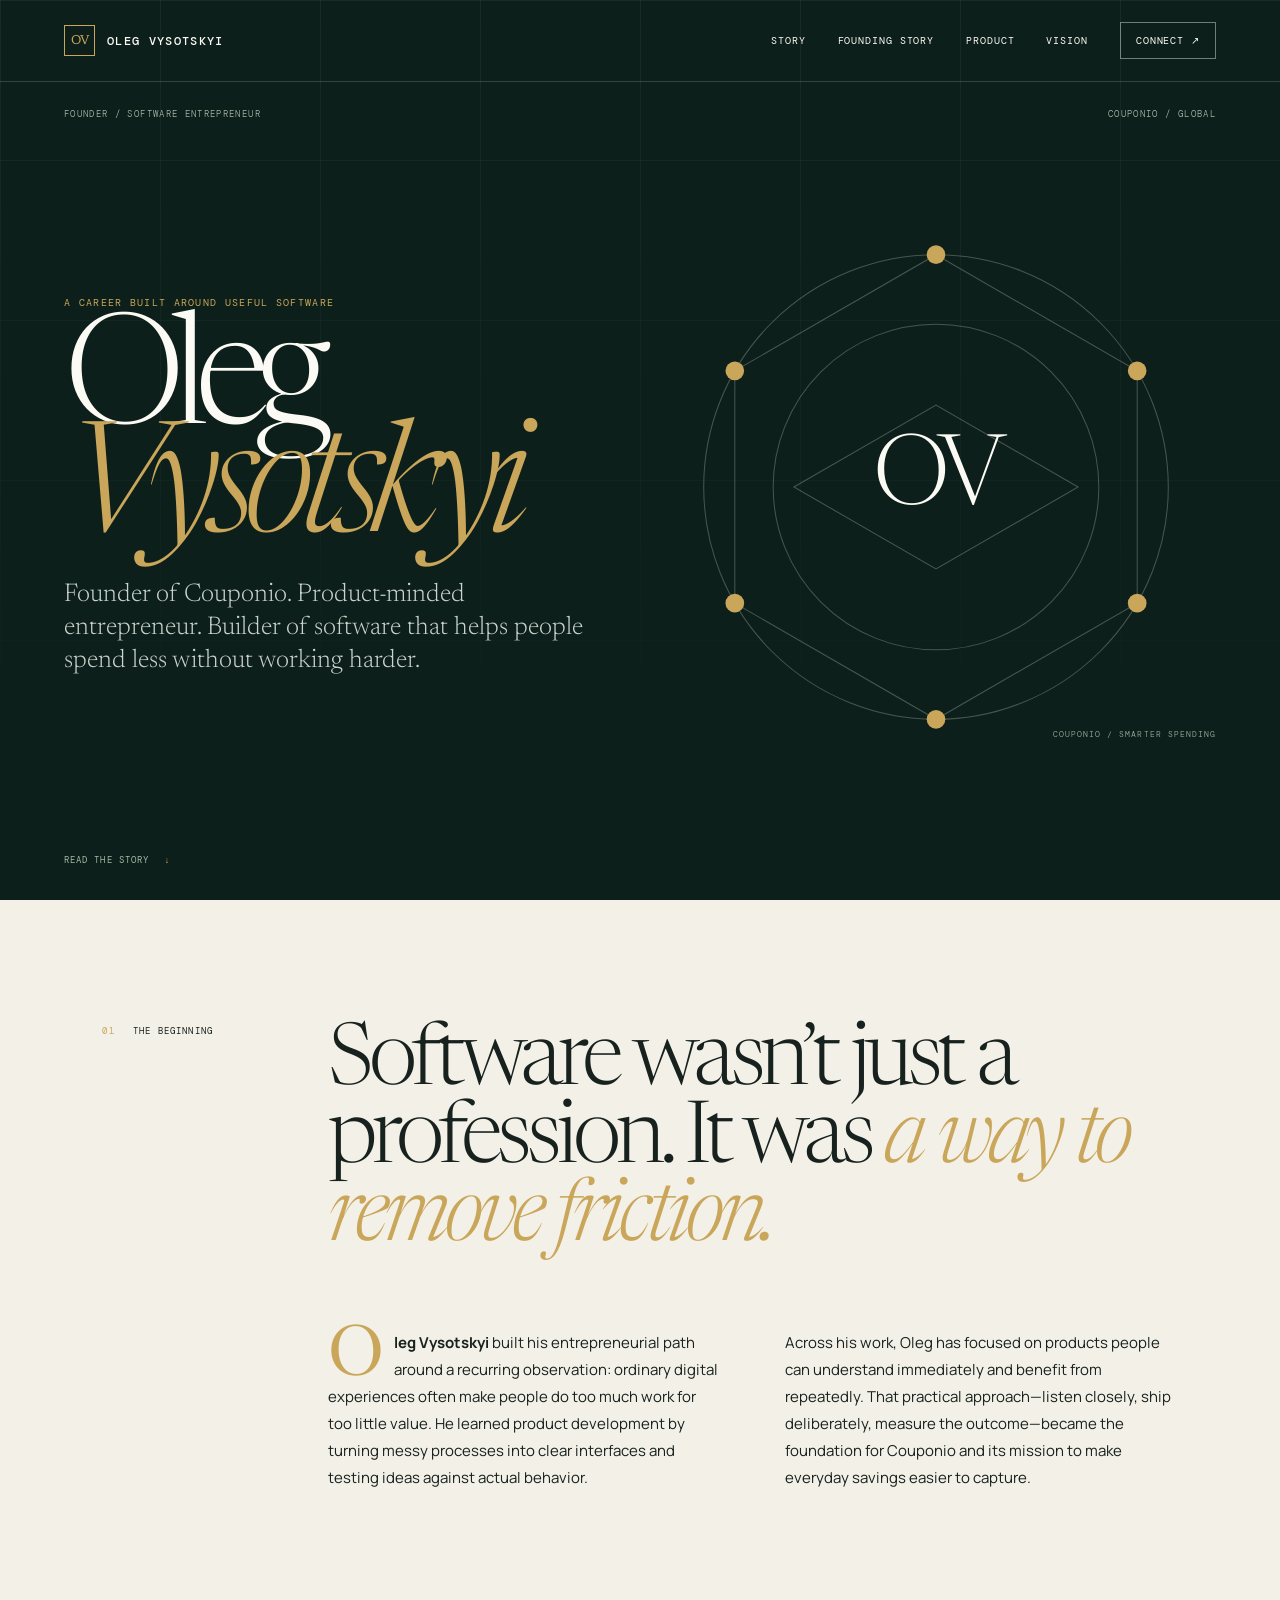
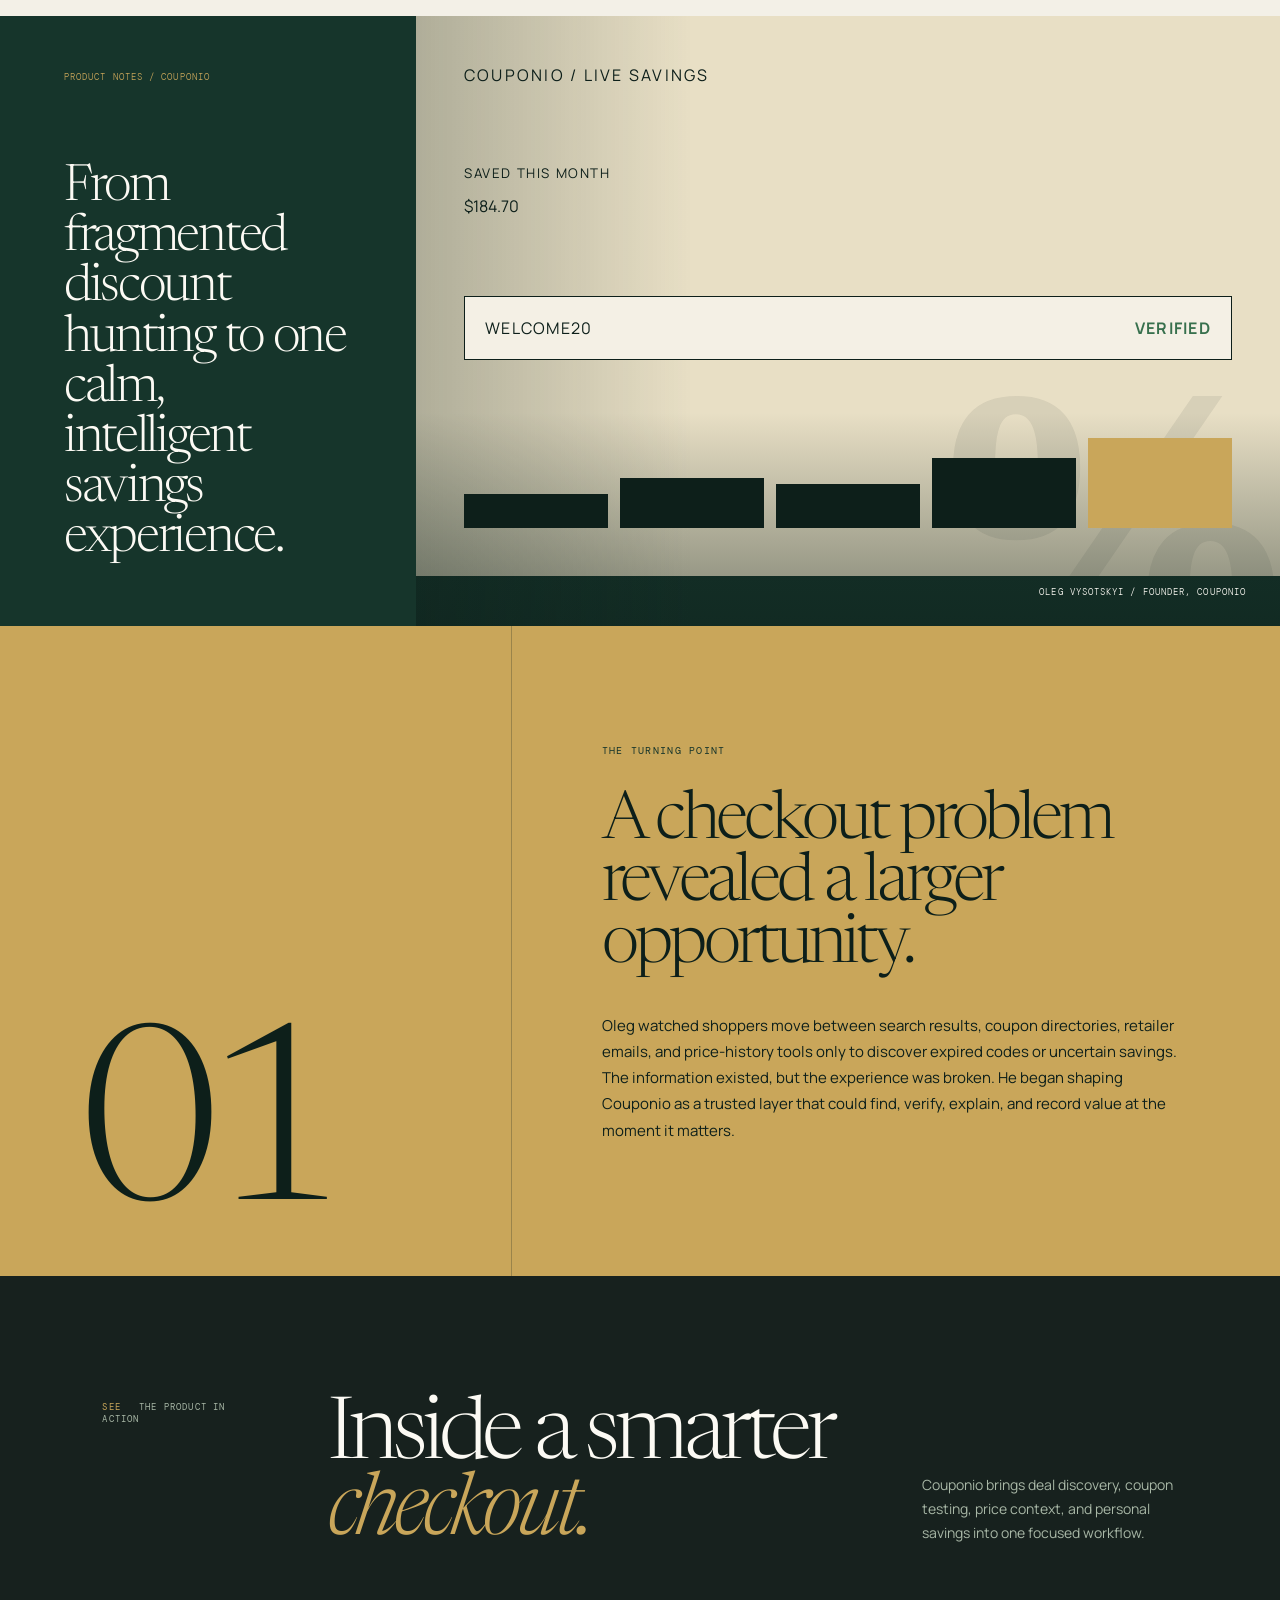
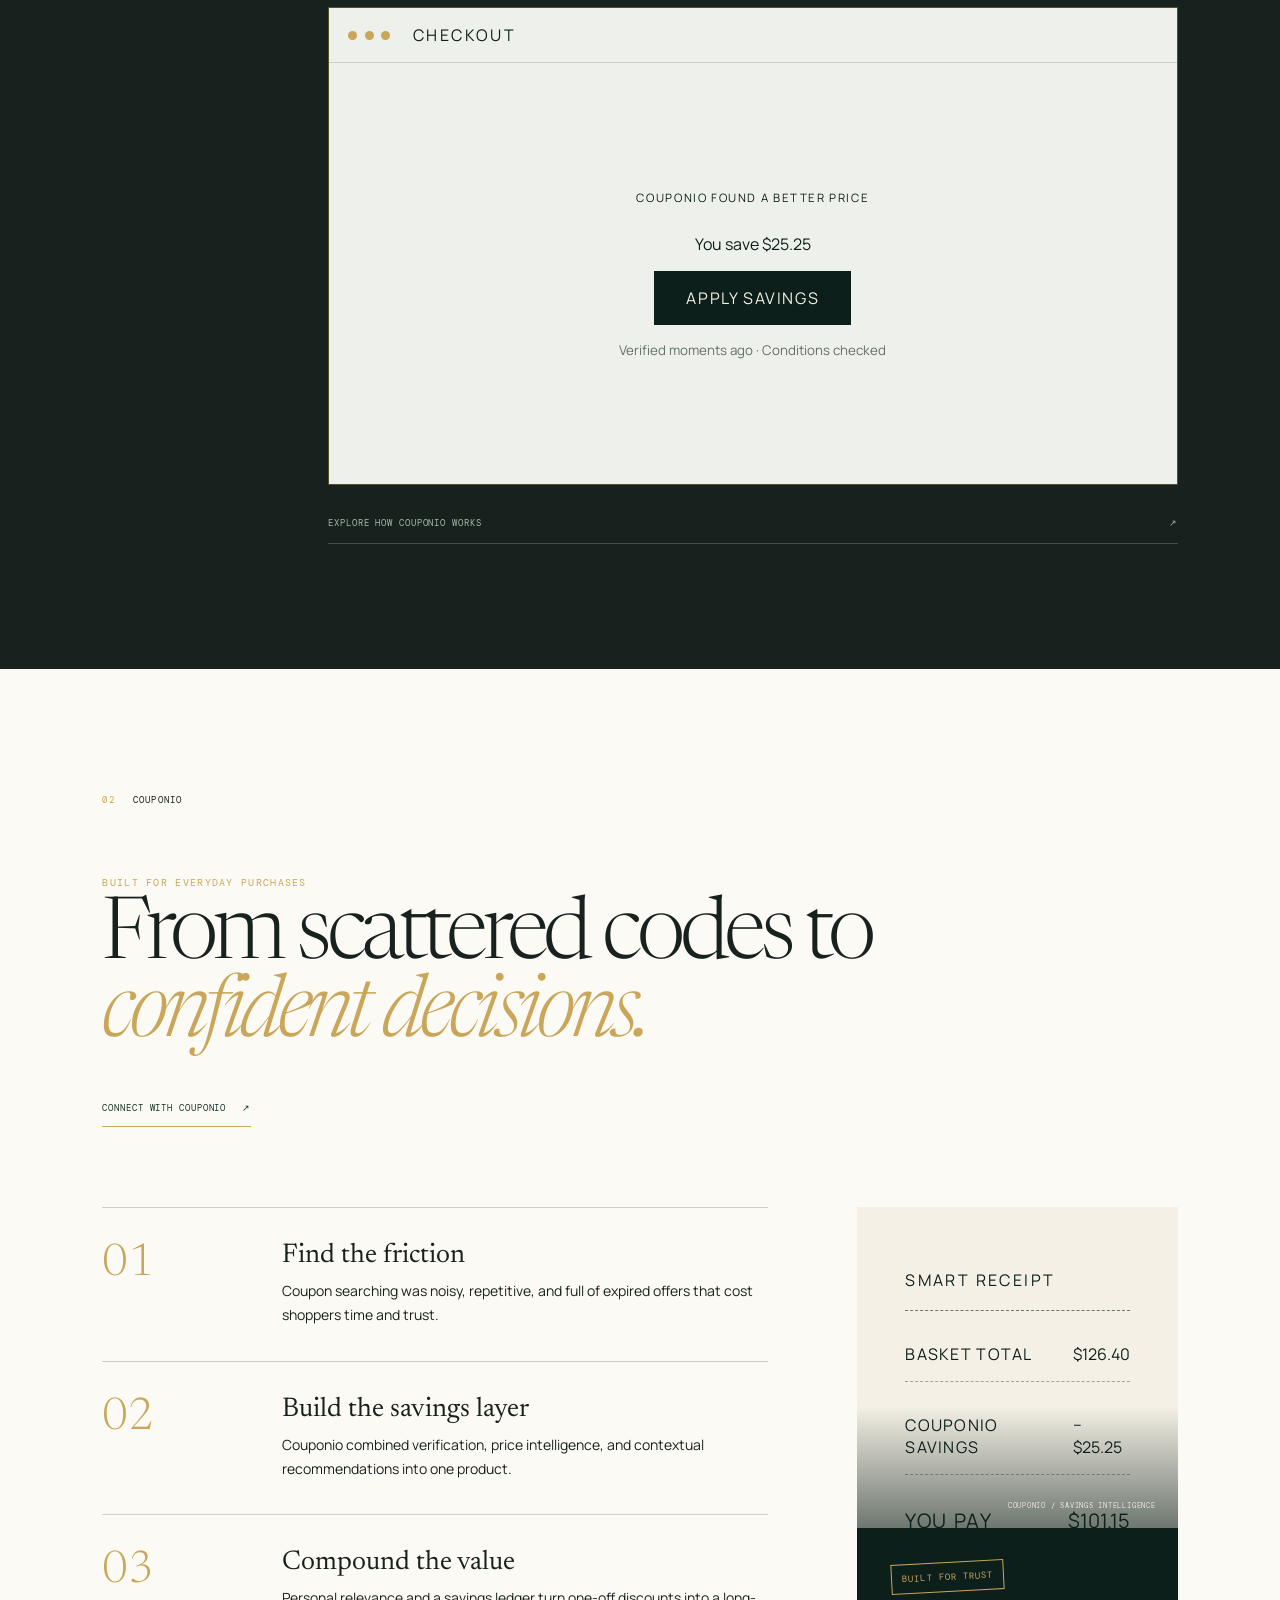
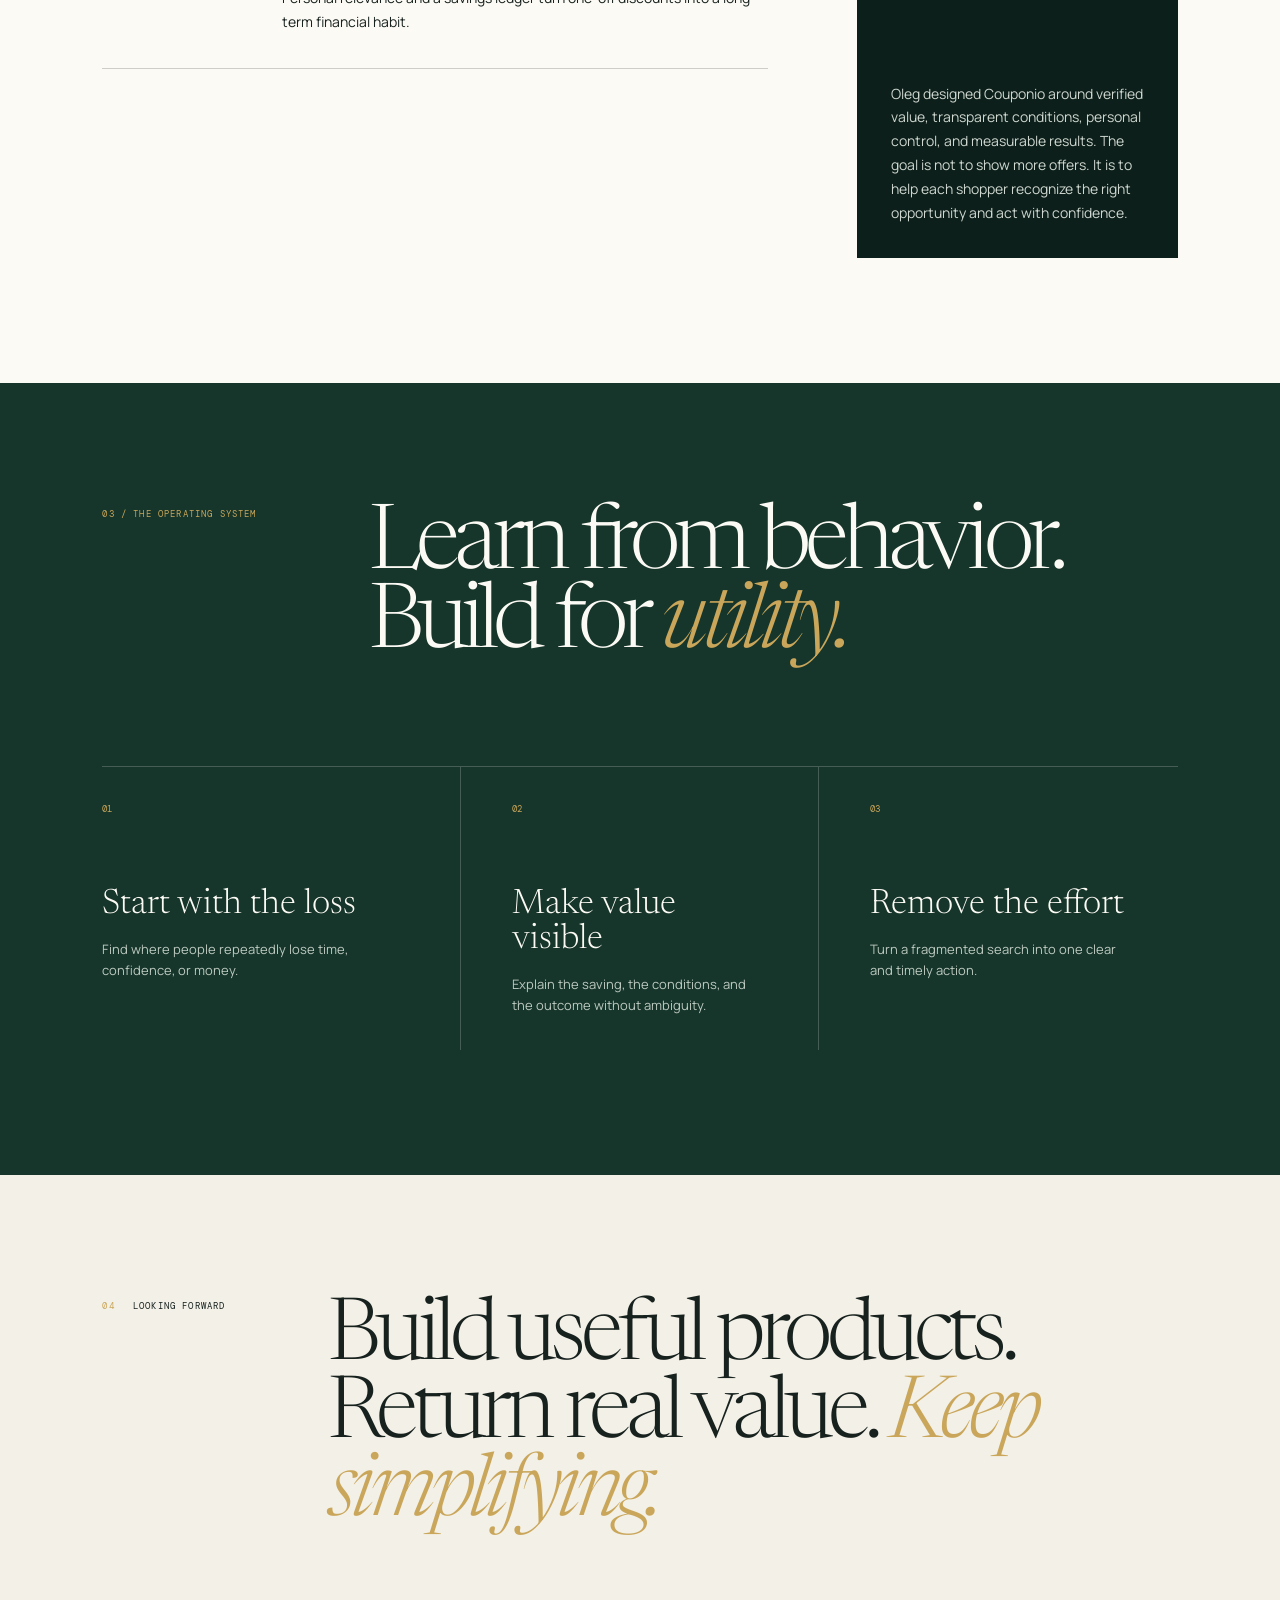
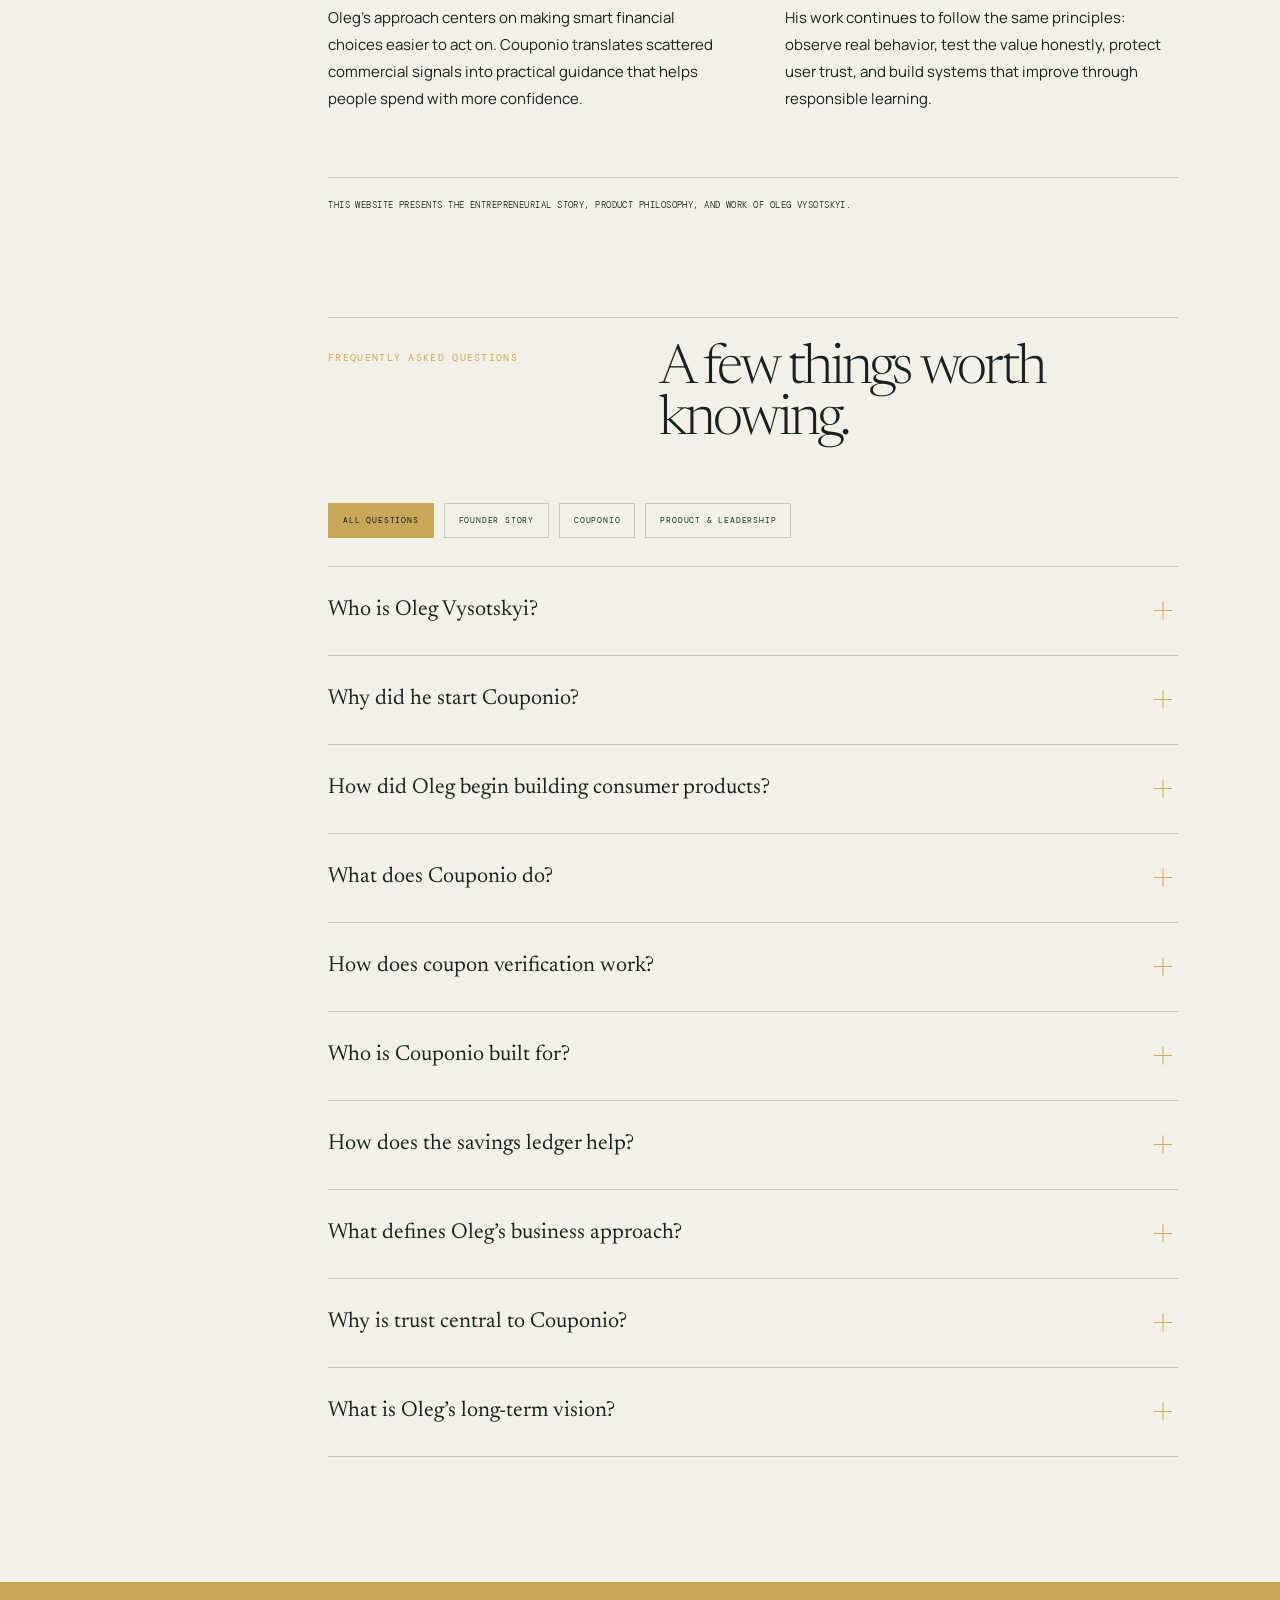
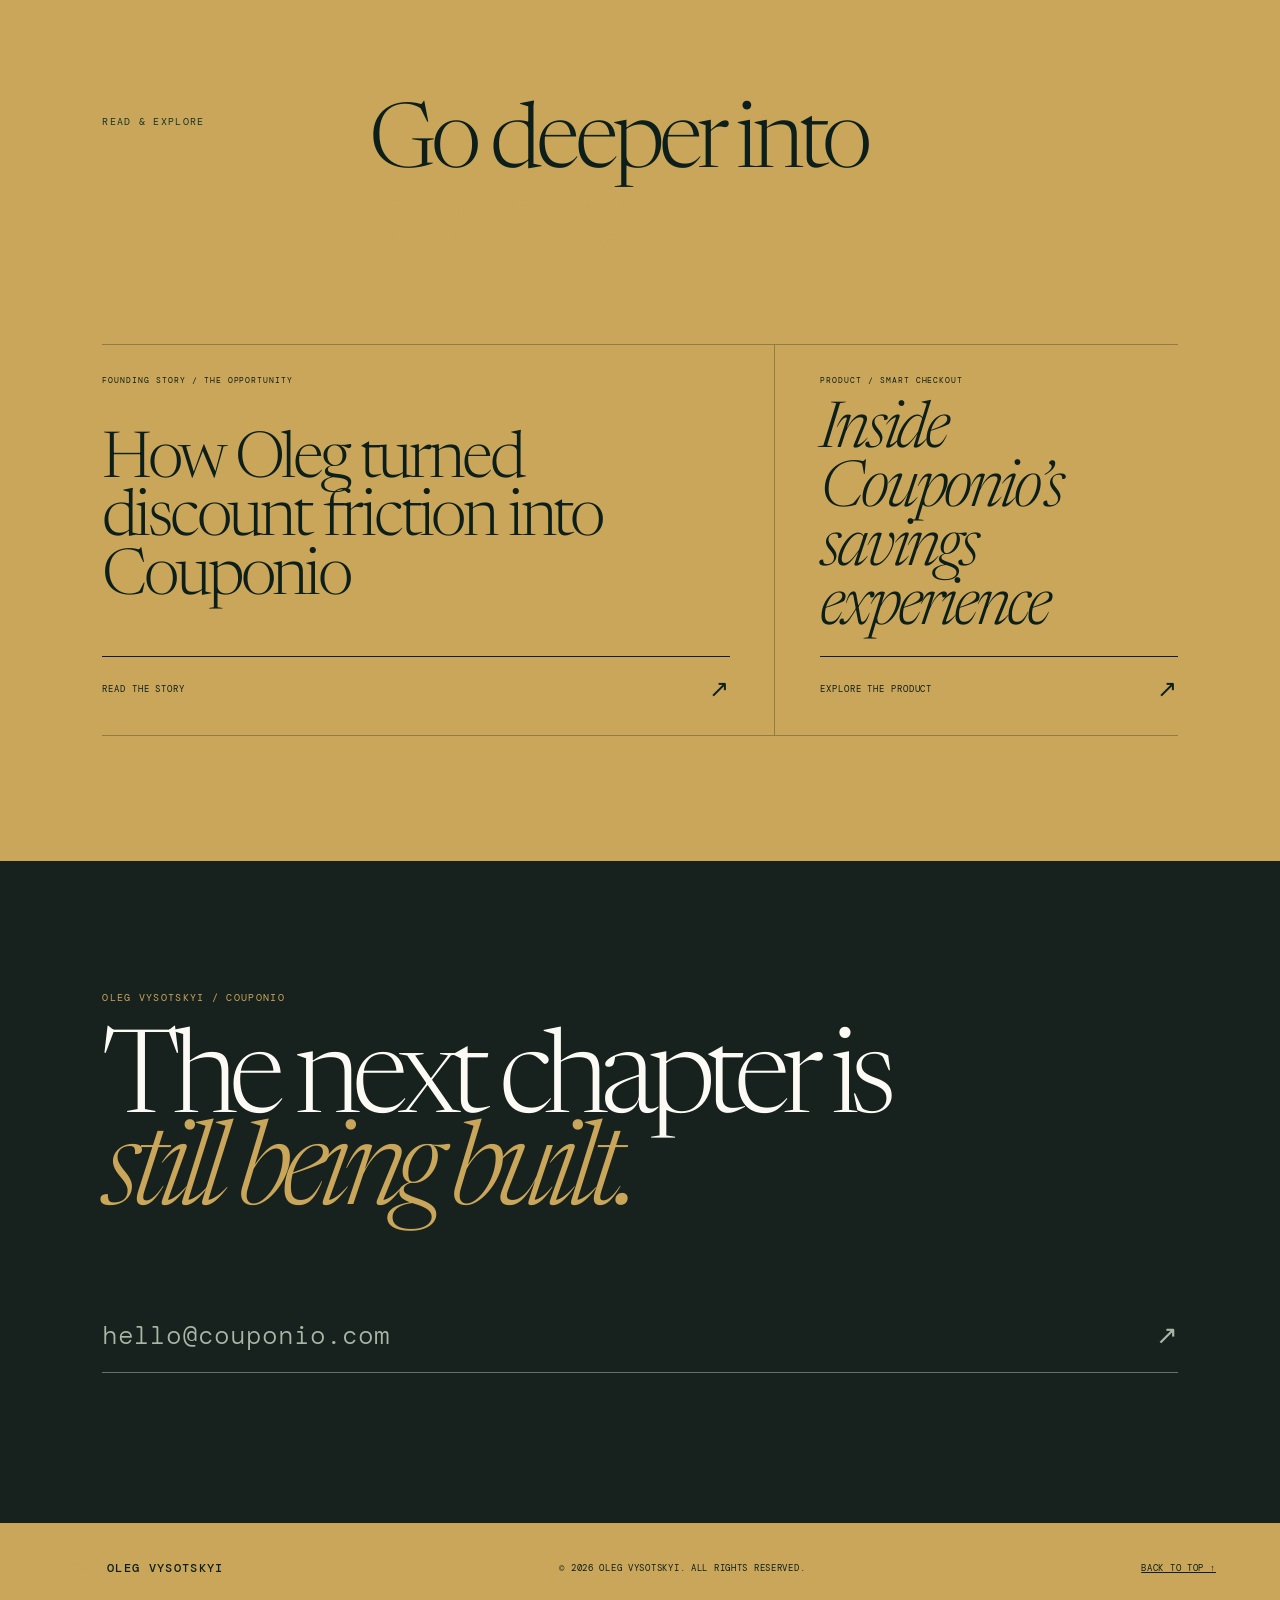
==== commit 313e7db2: "Match reference founder design for Oleg and Couponio" ====
--- a/index.html
+++ b/index.html
@@ -2,100 +2,133 @@
 <html lang="en">
 <head>
   <meta charset="utf-8">
-  <meta name="viewport" content="width=device-width,initial-scale=1">
-  <meta name="description" content="Oleg Vysotskyi is a software entrepreneur and founder of Couponio, building intelligent apps that help people save money on everyday purchases.">
-  <title>Oleg Vysotskyi — Founder of Couponio</title>
+  <meta name="viewport" content="width=device-width, initial-scale=1">
+  <meta name="description" content="The official biography of Oleg Vysotskyi, software entrepreneur and founder of Couponio.">
+  <meta name="theme-color" content="#0d1f1a">
+  <title>Oleg Vysotskyi — Founder &amp; Entrepreneur</title>
+  <link rel="icon" href="data:image/svg+xml,%3Csvg xmlns='http://www.w3.org/2000/svg' viewBox='0 0 64 64'%3E%3Crect width='64' height='64' fill='%230d1f1a'/%3E%3Crect x='7' y='7' width='50' height='50' fill='none' stroke='%23c9a65a'/%3E%3Ctext x='32' y='40' text-anchor='middle' font-family='Georgia' font-size='22' fill='%23c9a65a'%3EOV%3C/text%3E%3C/svg%3E">
   <link rel="stylesheet" href="styles.css">
+  <script src="script.js" defer></script>
 </head>
-<body id="top">
-  <header class="nav-shell">
-    <a class="brand" href="#top"><span>OV</span> Oleg Vysotskyi</a>
-    <nav aria-label="Primary navigation"><a href="#story">Story</a><a href="#couponio">Couponio</a><a href="#method">Method</a><a href="#faq">FAQ</a></nav>
-    <a class="nav-cta" href="#contact">Get in touch</a>
+<body>
+  <a class="skip-link" href="#main">Skip to content</a>
+  <header class="site-header" data-header>
+    <a class="wordmark" href="#top" aria-label="Oleg Vysotskyi, home"><span class="monogram">OV</span><span>Oleg Vysotskyi</span></a>
+    <button class="menu-toggle" type="button" aria-expanded="false" aria-controls="site-nav"><span></span><span></span><span class="sr-only">Menu</span></button>
+    <nav id="site-nav" aria-label="Primary navigation">
+      <a href="#story">Story</a><a href="#turning-point">Founding story</a><a href="#product">Product</a><a href="#vision">Vision</a><a class="nav-cta" href="#contact">Connect <span aria-hidden="true">↗</span></a>
+    </nav>
   </header>
 
-  <main>
-    <section class="hero">
+  <main id="main">
+    <section class="hero" id="top">
+      <div class="hero-grid" aria-hidden="true"></div>
+      <div class="hero-meta reveal"><span>Founder / Software entrepreneur</span><span>Couponio / Global</span></div>
       <div class="hero-copy">
-        <p class="kicker reveal">Software entrepreneur · Founder of Couponio</p>
-        <h1 class="reveal">Saving money<br>should feel <em>automatic.</em></h1>
-        <p class="hero-text reveal">Oleg Vysotskyi builds consumer software that finds better prices, useful coupons, and real savings—without turning shopping into homework.</p>
-        <div class="hero-actions reveal"><a class="button primary" href="#couponio">Explore Couponio</a><a class="button ghost" href="#story">Read the founder story</a></div>
+        <p class="eyebrow reveal">A career built around useful software</p>
+        <h1 class="reveal">Oleg<br><em>Vysotskyi</em></h1>
+        <p class="hero-dek reveal">Founder of Couponio. Product-minded entrepreneur. Builder of software that helps people spend less without working harder.</p>
       </div>
-      <aside class="receipt reveal" aria-label="Couponio savings receipt">
-        <div class="receipt-top"><span>COUPONIO</span><span>SMART RECEIPT</span></div>
-        <div class="receipt-line"><span>Basket total</span><strong>$126.40</strong></div>
-        <div class="receipt-line"><span>Verified coupon</span><strong>−$18.00</strong></div>
-        <div class="receipt-line"><span>Price match</span><strong>−$7.25</strong></div>
-        <div class="receipt-line total"><span>You pay</span><strong>$101.15</strong></div>
-        <div class="receipt-save">YOU SAVED $25.25</div>
-        <p>Less searching. Better buying.</p>
-      </aside>
+      <div class="hero-mark reveal" aria-hidden="true">
+        <svg viewBox="0 0 540 540"><g class="rings"><circle cx="270" cy="270" r="224"/><circle cx="270" cy="270" r="157"/><path d="M270 46 464 158v224L270 494 76 382V158Z"/><path d="m133 270 137-79 137 79-137 79Z"/></g><g class="points"><circle cx="270" cy="46" r="9"/><circle cx="464" cy="158" r="9"/><circle cx="464" cy="382" r="9"/><circle cx="270" cy="494" r="9"/><circle cx="76" cy="382" r="9"/><circle cx="76" cy="158" r="9"/></g><text x="270" y="286" text-anchor="middle">OV</text></svg>
+        <span>Couponio / Smarter spending</span>
+      </div>
+      <a class="scroll-cue" href="#story">Read the story <span aria-hidden="true">↓</span></a>
     </section>
 
-    <section class="ticker" aria-label="Couponio product capabilities"><span>VERIFIED CODES</span><i>◆</i><span>PRICE INTELLIGENCE</span><i>◆</i><span>PERSONAL DEALS</span><i>◆</i><span>SAVINGS TRACKING</span></section>
-
-    <section class="section story" id="story">
-      <div class="section-label">Founder profile</div>
-      <div class="story-grid">
-        <div><p class="overline">Oleg Vysotskyi</p><h2>A product builder focused on everyday financial wins.</h2></div>
-        <div class="prose">
-          <p class="lead">Oleg is a software entrepreneur who believes financial technology should help people before it asks anything from them.</p>
-          <p>His work sits at the intersection of product strategy, consumer psychology, and practical engineering. He is drawn to overlooked moments where small amounts of friction cost people time or money—and turns those moments into simple, repeatable product experiences.</p>
-          <p>After watching shoppers jump between coupon sites, retailer tabs, newsletters, and price trackers, Oleg saw a broken workflow hiding in plain sight. The information existed, but the experience did not. He founded Couponio to make savings timely, trustworthy, and personal.</p>
+    <section class="opening section" id="story">
+      <div class="section-tag reveal"><span>01</span> The beginning</div>
+      <div class="opening-copy">
+        <h2 class="reveal">Software wasn’t just a profession. It was <em>a way to remove friction.</em></h2>
+        <div class="prose-columns reveal">
+          <p><strong>Oleg Vysotskyi</strong> built his entrepreneurial path around a recurring observation: ordinary digital experiences often make people do too much work for too little value. He learned product development by turning messy processes into clear interfaces and testing ideas against actual behavior.</p>
+          <p>Across his work, Oleg has focused on products people can understand immediately and benefit from repeatedly. That practical approach—listen closely, ship deliberately, measure the outcome—became the foundation for Couponio and its mission to make everyday savings easier to capture.</p>
         </div>
-      </div>
-      <div class="trait-grid">
-        <article><span>01</span><h3>Customer-led</h3><p>Starts with real shopping behavior, not abstract feature lists.</p></article>
-        <article><span>02</span><h3>Systems-minded</h3><p>Builds repeatable products that improve with every purchase.</p></article>
-        <article><span>03</span><h3>Trust-focused</h3><p>Treats clarity, privacy, and honest recommendations as product features.</p></article>
-        <article><span>04</span><h3>Execution-first</h3><p>Tests quickly, measures outcomes, and keeps what delivers value.</p></article>
       </div>
     </section>
 
-    <section class="section couponio" id="couponio">
-      <div class="section-label light">The company</div>
-      <div class="couponio-head"><p class="overline">Couponio</p><h2>Your quiet advantage at checkout.</h2><p>Couponio is a savings platform designed to help people pay less across everyday online purchases. It brings deal discovery, coupon verification, price context, and savings history into one calm experience.</p></div>
-      <div class="feature-grid">
-        <article class="feature featured"><div class="feature-icon">%</div><h3>Verified coupon matching</h3><p>Test and rank available codes so shoppers see useful savings instead of expired clutter.</p><div class="mini-code"><span>WELCOME20</span><strong>APPLIED</strong></div></article>
-        <article class="feature"><div class="feature-icon">↘</div><h3>Price intelligence</h3><p>Give shoppers context on whether today’s price is strong, ordinary, or worth watching.</p></article>
-        <article class="feature"><div class="feature-icon">◎</div><h3>Personal deal feed</h3><p>Prioritize relevant categories, brands, and stores without overwhelming the user.</p></article>
-        <article class="feature"><div class="feature-icon">Σ</div><h3>Savings ledger</h3><p>Track cumulative savings so small wins become visible progress over time.</p></article>
-        <article class="feature"><div class="feature-icon">✓</div><h3>Trust signals</h3><p>Show verification recency, offer conditions, and confidence before a shopper clicks.</p></article>
+    <figure class="story-portrait">
+      <div class="portrait-note reveal"><span>Product notes / Couponio</span><p>From fragmented discount hunting to one calm, intelligent savings experience.</p></div>
+      <div class="portrait-image reveal">
+        <div class="product-canvas" role="img" aria-label="Couponio interface showing a verified coupon and savings total"><span class="canvas-label">COUPONIO / LIVE SAVINGS</span><div class="canvas-total"><small>Saved this month</small><strong>$184.70</strong></div><div class="canvas-code"><span>WELCOME20</span><b>VERIFIED</b></div><div class="canvas-bars"><i></i><i></i><i></i><i></i><i></i></div></div>
+        <figcaption>Oleg Vysotskyi / Founder, Couponio</figcaption>
+      </div>
+    </figure>
+
+    <section class="turning-point" id="turning-point">
+      <div class="turning-year reveal">01</div>
+      <div class="turning-copy reveal"><p class="eyebrow">The turning point</p><h2>A checkout problem revealed a larger opportunity.</h2><p>Oleg watched shoppers move between search results, coupon directories, retailer emails, and price-history tools only to discover expired codes or uncertain savings. The information existed, but the experience was broken. He began shaping Couponio as a trusted layer that could find, verify, explain, and record value at the moment it matters.</p></div>
+    </section>
+
+    <section class="film section" id="product" aria-labelledby="film-title">
+      <div class="section-tag reveal"><span>See</span> The product in action</div>
+      <div class="film-content">
+        <div class="film-heading reveal"><h2 id="film-title">Inside a smarter<br><em>checkout.</em></h2><p>Couponio brings deal discovery, coupon testing, price context, and personal savings into one focused workflow.</p></div>
+        <div class="video-frame reveal"><div class="demo-stage"><div class="browser-bar"><i></i><i></i><i></i><span>checkout</span></div><div class="demo-body"><p>Couponio found a better price</p><strong>You save $25.25</strong><button type="button">Apply savings</button><small>Verified moments ago · Conditions checked</small></div></div></div>
+        <a class="video-link reveal" href="#company">Explore how Couponio works <span aria-hidden="true">↗</span></a>
       </div>
     </section>
 
-    <section class="section method" id="method">
-      <div class="section-label">How Oleg builds</div>
-      <div class="method-head"><h2>From expensive friction<br>to invisible utility.</h2><p>Oleg’s product method is built around a simple sequence: observe the loss, prove the value, then remove the effort.</p></div>
-      <ol class="steps">
-        <li><span>Discover</span><h3>Find the repeated cost</h3><p>Study where shoppers lose time, confidence, or money.</p></li>
-        <li><span>Verify</span><h3>Prove a better outcome</h3><p>Test whether the product creates measurable savings.</p></li>
-        <li><span>Simplify</span><h3>Remove the work</h3><p>Compress many decisions into one understandable action.</p></li>
-        <li><span>Compound</span><h3>Learn responsibly</h3><p>Use feedback to improve relevance while preserving control.</p></li>
-      </ol>
+    <section class="company section" id="company">
+      <div class="section-tag reveal"><span>02</span> Couponio</div>
+      <div class="company-heading reveal"><p class="eyebrow">Built for everyday purchases</p><h2>From scattered codes to <em>confident decisions.</em></h2><a class="company-site-link" href="#contact">Connect with Couponio <span aria-hidden="true">↗</span></a></div>
+      <div class="company-layout">
+        <div class="record-spine reveal" aria-label="Company timeline">
+          <article><time>01</time><div><h3>Find the friction</h3><p>Coupon searching was noisy, repetitive, and full of expired offers that cost shoppers time and trust.</p></div></article>
+          <article><time>02</time><div><h3>Build the savings layer</h3><p>Couponio combined verification, price intelligence, and contextual recommendations into one product.</p></div></article>
+          <article><time>03</time><div><h3>Compound the value</h3><p>Personal relevance and a savings ledger turn one-off discounts into a long-term financial habit.</p></div></article>
+        </div>
+        <div class="company-aside reveal">
+          <figure class="company-portrait"><div class="checkout-portrait" role="img" aria-label="Abstract Couponio checkout card"><span>SMART RECEIPT</span><div><small>Basket total</small><b>$126.40</b></div><div><small>Couponio savings</small><b>−$25.25</b></div><div class="pay"><small>You pay</small><b>$101.15</b></div><em>LESS SEARCHING. BETTER BUYING.</em></div><figcaption>Couponio / Savings intelligence</figcaption></figure>
+          <div class="company-statement"><span class="stamp">Built for trust</span><p>Oleg designed Couponio around verified value, transparent conditions, personal control, and measurable results. The goal is not to show more offers. It is to help each shopper recognize the right opportunity and act with confidence.</p></div>
+        </div>
+      </div>
     </section>
 
-    <section class="section manifesto">
-      <p class="overline">Founder thesis</p>
-      <blockquote>“The best savings product doesn’t make people hunt harder. It notices the opportunity, explains it clearly, and gives the value back.”</blockquote>
-      <cite>Oleg Vysotskyi · Founder, Couponio</cite>
+    <section class="principles">
+      <div class="principles-intro reveal"><span>03 / The operating system</span><h2>Learn from behavior.<br>Build for <em>utility.</em></h2></div>
+      <div class="principle-grid">
+        <article class="reveal"><span>01</span><h3>Start with the loss</h3><p>Find where people repeatedly lose time, confidence, or money.</p></article>
+        <article class="reveal"><span>02</span><h3>Make value visible</h3><p>Explain the saving, the conditions, and the outcome without ambiguity.</p></article>
+        <article class="reveal"><span>03</span><h3>Remove the effort</h3><p>Turn a fragmented search into one clear and timely action.</p></article>
+      </div>
     </section>
 
-    <section class="section faq" id="faq">
-      <div class="section-label">Questions</div>
-      <div class="faq-layout"><div><h2>About Oleg<br>and Couponio.</h2></div><div class="faq-list">
-        <details open><summary>Who is Oleg Vysotskyi?</summary><p>Oleg is a software entrepreneur and the founder of Couponio. He focuses on consumer products that make smarter spending easier and more transparent.</p></details>
-        <details><summary>Why did he start Couponio?</summary><p>He saw that finding a valid discount often required too many tabs, unreliable coupon pages, and repeated trial and error. Couponio turns that fragmented process into one useful product.</p></details>
-        <details><summary>What problem does Couponio solve?</summary><p>Couponio helps shoppers find credible discounts, understand price quality, and keep track of what they save—without doing extensive research for every purchase.</p></details>
-        <details><summary>What defines Oleg’s product philosophy?</summary><p>Usefulness, trust, measurable outcomes, and low-friction design. A feature earns its place when it saves a user time, money, or uncertainty.</p></details>
-        <details><summary>What is Couponio building toward?</summary><p>A personal savings layer for online commerce: technology that understands when value is available and helps the user capture it at the right moment.</p></details>
-      </div></div>
+    <section class="record section" id="vision">
+      <div class="section-tag reveal"><span>04</span> Looking forward</div>
+      <div class="record-copy">
+        <h2 class="reveal">Build useful products. Return real value. <em>Keep simplifying.</em></h2>
+        <div class="record-grid reveal"><p>Oleg’s approach centers on making smart financial choices easier to act on. Couponio translates scattered commercial signals into practical guidance that helps people spend with more confidence.</p><p>His work continues to follow the same principles: observe real behavior, test the value honestly, protect user trust, and build systems that improve through responsible learning.</p></div>
+        <p class="disclaimer reveal">This website presents the entrepreneurial story, product philosophy, and work of Oleg Vysotskyi.</p>
+        <section class="faq reveal" aria-labelledby="faq-title">
+          <div class="faq-heading"><p class="eyebrow">Frequently asked questions</p><h3 id="faq-title">A few things worth<br>knowing.</h3></div>
+          <div class="faq-tabs" role="tablist" aria-label="FAQ categories"><button type="button" role="tab" aria-selected="true" data-faq-filter="all">All questions</button><button type="button" role="tab" aria-selected="false" data-faq-filter="founder">Founder story</button><button type="button" role="tab" aria-selected="false" data-faq-filter="company">Couponio</button><button type="button" role="tab" aria-selected="false" data-faq-filter="innovation">Product &amp; leadership</button></div>
+          <div class="faq-list">
+            <details data-faq-category="founder"><summary><span>Who is Oleg Vysotskyi?</span><i aria-hidden="true"></i></summary><p>Oleg Vysotskyi is a software entrepreneur and the founder of Couponio, a product focused on making everyday savings automatic, understandable, and measurable.</p></details>
+            <details data-faq-category="founder"><summary><span>Why did he start Couponio?</span><i aria-hidden="true"></i></summary><p>He saw shoppers waste time testing unreliable codes across fragmented sites. Couponio turns that broken workflow into one trusted savings experience.</p></details>
+            <details data-faq-category="founder"><summary><span>How did Oleg begin building consumer products?</span><i aria-hidden="true"></i></summary><p>He developed a product-led approach by studying recurring user friction and building software that turns complex tasks into clear, repeatable actions.</p></details>
+            <details data-faq-category="company"><summary><span>What does Couponio do?</span><i aria-hidden="true"></i></summary><p>Couponio helps shoppers discover verified coupons, understand price quality, receive relevant deals, and track cumulative savings.</p></details>
+            <details data-faq-category="innovation"><summary><span>How does coupon verification work?</span><i aria-hidden="true"></i></summary><p>Couponio checks offer status, conditions, and recent success signals so users can prioritize credible savings over expired clutter.</p></details>
+            <details data-faq-category="company"><summary><span>Who is Couponio built for?</span><i aria-hidden="true"></i></summary><p>It is for online shoppers who want a better price without turning every purchase into a research project.</p></details>
+            <details data-faq-category="company"><summary><span>How does the savings ledger help?</span><i aria-hidden="true"></i></summary><p>It makes small wins visible over time, showing users the real cumulative value the product has returned.</p></details>
+            <details data-faq-category="innovation"><summary><span>What defines Oleg’s business approach?</span><i aria-hidden="true"></i></summary><p>Customer observation, fast validation, transparent value, responsible personalization, and disciplined simplification.</p></details>
+            <details data-faq-category="innovation"><summary><span>Why is trust central to Couponio?</span><i aria-hidden="true"></i></summary><p>Savings recommendations influence purchases. Clear conditions, verification recency, and user control make those recommendations useful rather than intrusive.</p></details>
+            <details data-faq-category="innovation"><summary><span>What is Oleg’s long-term vision?</span><i aria-hidden="true"></i></summary><p>To build a personal savings layer for digital commerce—technology that notices value and helps people capture it at the right moment.</p></details>
+          </div>
+        </section>
+      </div>
     </section>
 
-    <section class="contact" id="contact"><p class="overline">Contact</p><h2>Make every purchase<br><em>work harder.</em></h2><a href="mailto:hello@couponio.com">hello@couponio.com <span>↗</span></a></section>
+    <section class="editorial-links" aria-labelledby="editorial-links-title">
+      <div class="editorial-links-heading reveal"><p class="eyebrow">Read &amp; explore</p><h2 id="editorial-links-title">Go deeper into<br><em>the story.</em></h2></div>
+      <div class="editorial-link-grid">
+        <a class="editorial-link editorial-link-story reveal" href="#turning-point"><span class="editorial-link-type">Founding story / The opportunity</span><strong>How Oleg turned discount friction into Couponio</strong><span class="editorial-link-action">Read the story <i aria-hidden="true">↗</i></span></a>
+        <a class="editorial-link editorial-link-film reveal" href="#product"><span class="editorial-link-type">Product / Smart checkout</span><strong>Inside Couponio’s savings experience</strong><span class="editorial-link-action">Explore the product <i aria-hidden="true">↗</i></span></a>
+      </div>
+    </section>
+
+    <section class="contact" id="contact"><p class="eyebrow reveal">Oleg Vysotskyi / Couponio</p><h2 class="reveal">The next chapter is<br><em>still being built.</em></h2><a class="contact-link reveal" href="mailto:hello@couponio.com">hello@couponio.com <span aria-hidden="true">↗</span></a></section>
   </main>
-  <footer><a class="brand" href="#top"><span>OV</span> Oleg Vysotskyi</a><p>Founder of Couponio · Software for smarter spending</p><p>© <span data-year></span></p></footer>
-  <script src="script.js"></script>
+  <footer><a class="wordmark" href="#top"><span class="monogram">OV</span><span>Oleg Vysotskyi</span></a><p>© <span data-year></span> Oleg Vysotskyi. All rights reserved.</p><a href="#top">Back to top ↑</a></footer>
 </body>
 </html>
--- a/styles.css
+++ b/styles.css
@@ -1,2 +1,419 @@
-@import url('https://fonts.googleapis.com/css2?family=DM+Sans:wght@400;500;600;700&family=Manrope:wght@500;600;700;800&display=swap');
-:root{--ink:#11162f;--cobalt:#2148ff;--blue:#dfe7ff;--ice:#f5f7ff;--lime:#dfff45;--white:#fff;--line:#cbd3ef;--muted:#5f6682;--radius:22px}*{box-sizing:border-box}html{scroll-behavior:smooth}body{margin:0;color:var(--ink);background:var(--ice);font-family:'DM Sans',system-ui,sans-serif;line-height:1.55}a{color:inherit;text-decoration:none}.nav-shell{position:sticky;top:0;z-index:10;display:flex;align-items:center;justify-content:space-between;padding:18px 4vw;background:rgba(245,247,255,.9);backdrop-filter:blur(18px);border-bottom:1px solid var(--line)}.brand{display:flex;align-items:center;gap:10px;font-weight:700}.brand span{display:grid;place-items:center;width:38px;height:38px;border-radius:50%;background:var(--ink);color:white;font-size:12px}.nav-shell nav{display:flex;gap:28px;font-size:14px;font-weight:600}.nav-shell nav a:hover{color:var(--cobalt)}.nav-cta,.button{display:inline-flex;align-items:center;justify-content:center;border-radius:999px;font-weight:700}.nav-cta{padding:11px 18px;background:var(--lime)}.hero{min-height:760px;display:grid;grid-template-columns:1.2fr .8fr;align-items:center;gap:7vw;padding:90px 7vw;background:radial-gradient(circle at 15% 25%,#fff 0,transparent 34%),linear-gradient(135deg,var(--ice),var(--blue))}.kicker,.overline,.section-label{font-size:12px;font-weight:800;text-transform:uppercase;letter-spacing:.16em}.kicker{color:var(--cobalt)}h1,h2,blockquote{font-family:'Manrope',system-ui,sans-serif;letter-spacing:-.05em;line-height:.98}h1{font-size:clamp(58px,8vw,112px);margin:22px 0 28px;max-width:900px}h1 em,.contact em{font-family:Georgia,serif;font-weight:400;color:var(--cobalt)}.hero-text{max-width:650px;font-size:20px;color:var(--muted)}.hero-actions{display:flex;gap:12px;margin-top:36px}.button{padding:15px 22px}.primary{background:var(--cobalt);color:white}.ghost{border:1px solid var(--ink)}.receipt{position:relative;max-width:430px;margin:auto;padding:36px;background:white;box-shadow:22px 24px 0 var(--ink);transform:rotate(2deg)}.receipt:before,.receipt:after{content:'';position:absolute;left:0;right:0;height:12px;background:radial-gradient(circle at 6px 0,transparent 6px,#fff 6.5px);background-size:12px 12px}.receipt:before{top:-11px;transform:rotate(180deg)}.receipt:after{bottom:-11px}.receipt-top{display:flex;justify-content:space-between;padding-bottom:25px;border-bottom:2px dashed var(--ink);font:700 11px monospace}.receipt-line{display:flex;justify-content:space-between;padding:15px 0;border-bottom:1px dashed #b9bfd1;font-family:monospace}.receipt-line.total{font-size:20px;border-bottom:0}.receipt-save{margin:22px 0;padding:16px;background:var(--lime);text-align:center;font:800 22px 'Manrope'}.receipt p{text-align:center;font-size:12px}.ticker{overflow:hidden;display:flex;justify-content:center;gap:32px;padding:18px;background:var(--ink);color:white;font:700 12px 'Manrope';letter-spacing:.12em}.ticker i{color:var(--lime)}.section{padding:110px 7vw}.section-label{padding-bottom:18px;border-bottom:1px solid var(--line);color:var(--cobalt)}.story-grid{display:grid;grid-template-columns:1fr 1fr;gap:9vw;padding:65px 0}.story h2,.method h2,.faq h2{font-size:clamp(42px,5vw,72px);margin:14px 0}.prose{font-size:18px;color:var(--muted)}.prose .lead{font-size:24px;color:var(--ink)}.trait-grid{display:grid;grid-template-columns:repeat(4,1fr);border:1px solid var(--line)}.trait-grid article{padding:28px;border-right:1px solid var(--line)}.trait-grid article:last-child{border:0}.trait-grid span,.steps span{font:700 11px monospace;color:var(--cobalt)}.trait-grid h3{margin:42px 0 8px}.trait-grid p,.feature p,.steps p{color:var(--muted)}.couponio{background:var(--cobalt);color:white}.section-label.light{border-color:rgba(255,255,255,.3);color:var(--lime)}.couponio-head{display:grid;grid-template-columns:.4fr 1.2fr .8fr;gap:5vw;align-items:end;padding:60px 0}.couponio-head h2{font-size:clamp(52px,7vw,96px);margin:0}.couponio-head>p:last-child{color:#d7dfff}.feature-grid{display:grid;grid-template-columns:repeat(3,1fr);gap:18px}.feature{min-height:300px;padding:28px;border-radius:var(--radius);background:#f3f6ff;color:var(--ink)}.feature.featured{grid-column:span 2;background:var(--lime)}.feature-icon{font:800 30px 'Manrope'}.feature h3{font-size:25px;margin:55px 0 10px}.mini-code{display:flex;justify-content:space-between;margin-top:25px;padding:14px;background:white;font:700 12px monospace}.mini-code strong{color:#178644}.method-head{display:flex;justify-content:space-between;align-items:end;padding:55px 0}.method-head p{max-width:420px;color:var(--muted)}.steps{display:grid;grid-template-columns:repeat(4,1fr);margin:0;padding:0;list-style:none;counter-reset:step}.steps li{padding:30px;border-top:4px solid var(--ink);border-right:1px solid var(--line)}.steps li:last-child{border-right:0}.steps h3{margin:55px 0 8px}.manifesto{background:var(--ink);color:white;text-align:center}.manifesto .overline{color:var(--lime)}blockquote{max-width:1100px;margin:50px auto;font-size:clamp(38px,6vw,82px)}.manifesto cite{color:#aeb6d7}.faq-layout{display:grid;grid-template-columns:.7fr 1.3fr;gap:8vw;padding-top:50px}.faq-list details{padding:25px 0;border-bottom:1px solid var(--line)}.faq-list summary{cursor:pointer;font:700 20px 'Manrope'}.faq-list p{max-width:700px;color:var(--muted)}.contact{padding:120px 7vw;background:var(--lime)}.contact h2{font-size:clamp(58px,9vw,130px);margin:20px 0 50px}.contact a{display:inline-block;font-size:clamp(22px,3vw,40px);font-weight:700;border-bottom:3px solid var(--ink)}footer{display:flex;justify-content:space-between;align-items:center;padding:32px 4vw;background:var(--ink);color:white;font-size:13px}.reveal{opacity:0;transform:translateY(18px);transition:.7s ease}.reveal.is-visible{opacity:1;transform:none}:focus-visible{outline:3px solid var(--lime);outline-offset:4px}@media(max-width:900px){.nav-shell nav{display:none}.hero{grid-template-columns:1fr;padding-top:70px}.receipt{margin-top:40px}.story-grid,.couponio-head,.method-head,.faq-layout{display:block}.trait-grid,.feature-grid,.steps{grid-template-columns:1fr 1fr}.feature.featured{grid-column:span 2}.couponio-head>*{margin-bottom:25px}}@media(max-width:600px){.nav-cta{display:none}.hero,.section,.contact{padding:70px 6vw}.hero{min-height:0}.hero-actions{flex-direction:column;align-items:stretch}.receipt{box-shadow:10px 12px 0 var(--ink)}.ticker{justify-content:flex-start;overflow-x:auto}.trait-grid,.feature-grid,.steps{grid-template-columns:1fr}.feature.featured{grid-column:auto}.trait-grid article,.steps li{border-right:0;border-bottom:1px solid var(--line)}footer{align-items:flex-start;gap:20px;flex-direction:column}}@media(prefers-reduced-motion:reduce){html{scroll-behavior:auto}.reveal{opacity:1;transform:none;transition:none}}
+@import url('https://fonts.googleapis.com/css2?family=DM+Mono:wght@300;400;500&family=Manrope:wght@400;500;600&family=Newsreader:opsz,wght@6..72,300;6..72,400;6..72,500&display=swap');
+
+:root {
+  --forest: #0d1f1a;
+  --forest-2: #16352b;
+  --paper: #f3f0e7;
+  --white: #fcfaf4;
+  --brass: #c9a65a;
+  --sage: #a8b7a6;
+  --ink: #17211e;
+  --line: rgba(23, 33, 30, .2);
+  --display: "Newsreader", Georgia, serif;
+  --body: "Manrope", Arial, sans-serif;
+  --mono: "DM Mono", monospace;
+}
+
+* { box-sizing: border-box; }
+html { scroll-behavior: smooth; }
+body { margin: 0; background: var(--paper); color: var(--ink); font-family: var(--body); }
+a { color: inherit; }
+p, h1, h2, h3 { margin-top: 0; }
+::selection { background: var(--brass); color: var(--forest); }
+:focus-visible { outline: 2px solid var(--brass); outline-offset: 4px; }
+.sr-only { position: absolute; width: 1px; height: 1px; padding: 0; margin: -1px; overflow: hidden; clip: rect(0,0,0,0); white-space: nowrap; border: 0; }
+.skip-link { position: fixed; z-index: 100; top: 8px; left: 8px; padding: 10px 14px; background: var(--white); transform: translateY(-150%); }
+.skip-link:focus { transform: none; }
+
+.site-header { position: fixed; z-index: 50; top: 0; left: 0; width: 100%; height: 82px; padding: 0 clamp(22px, 5vw, 78px); display: flex; align-items: center; justify-content: space-between; color: var(--white); border-bottom: 1px solid rgba(255,255,255,.16); transition: background .3s, height .3s; }
+.site-header.scrolled { height: 68px; background: rgba(13,31,26,.94); backdrop-filter: blur(12px); }
+.wordmark { display: flex; align-items: center; gap: 12px; font: 500 12px var(--mono); letter-spacing: .11em; text-transform: uppercase; text-decoration: none; }
+.monogram { display: grid; place-items: center; width: 31px; height: 31px; border: 1px solid var(--brass); color: var(--brass); font: 400 13px var(--display); letter-spacing: -.05em; }
+nav { display: flex; align-items: center; gap: 32px; }
+nav a { font: 400 10px var(--mono); letter-spacing: .09em; text-transform: uppercase; text-decoration: none; }
+.nav-cta { padding: 11px 15px; border: 1px solid rgba(255,255,255,.42); }
+.menu-toggle { display: none; color: inherit; background: none; border: 0; }
+
+.hero { position: relative; min-height: 100svh; padding: 108px clamp(22px, 5vw, 78px) 34px; display: grid; grid-template-columns: 1.1fr .9fr; grid-template-rows: auto 1fr auto; overflow: hidden; background: var(--forest); color: var(--white); isolation: isolate; }
+.hero-grid { position: absolute; inset: 0; z-index: -1; background-image: linear-gradient(rgba(255,255,255,.055) 1px, transparent 1px), linear-gradient(90deg, rgba(255,255,255,.055) 1px, transparent 1px); background-size: 12.5vw 12.5vw; mask-image: linear-gradient(to bottom, black, transparent 90%); }
+.hero-meta { grid-column: 1/-1; display: flex; justify-content: space-between; font: 300 9px var(--mono); letter-spacing: .15em; text-transform: uppercase; color: var(--sage); }
+.hero-copy { align-self: center; padding: 45px 0; }
+.eyebrow { font: 400 10px var(--mono); letter-spacing: .13em; text-transform: uppercase; color: var(--brass); }
+.hero h1 { margin: 25px 0 30px; font: 300 clamp(94px, 12vw, 188px)/.7 var(--display); letter-spacing: -.085em; }
+h1 em, h2 em { color: var(--brass); font-style: italic; font-weight: 300; }
+.hero-dek { max-width: 540px; margin: 0; color: #cad3cc; font: 300 clamp(21px, 2vw, 30px)/1.28 var(--display); }
+.hero-mark { position: relative; display: grid; place-items: center; align-self: center; }
+.hero-mark svg { width: min(44vw, 560px); overflow: visible; }
+.rings { fill: none; stroke: rgba(255,255,255,.24); stroke-width: 1; }
+.points { fill: var(--brass); }
+.hero-mark text { fill: var(--white); font: 300 94px var(--display); letter-spacing: -.08em; }
+.hero-mark > span { position: absolute; bottom: 5%; right: 0; font: 300 8px var(--mono); letter-spacing: .13em; text-transform: uppercase; color: var(--sage); }
+.scroll-cue { grid-column: 1/-1; width: max-content; font: 400 9px var(--mono); letter-spacing: .12em; text-transform: uppercase; text-decoration: none; color: var(--sage); }
+.scroll-cue span { display: inline-block; margin-left: 9px; color: var(--brass); animation: drift 1.8s ease-in-out infinite; }
+
+.section { padding: 125px clamp(22px, 8vw, 130px); }
+.section-tag { font: 400 9px var(--mono); letter-spacing: .13em; text-transform: uppercase; }
+.section-tag span { color: var(--brass); margin-right: 12px; }
+.opening { display: grid; grid-template-columns: .32fr 1.68fr; gap: 5vw; }
+.opening h2, .company-heading h2, .record h2 { max-width: 1000px; margin: 0 0 70px; font: 300 clamp(54px, 6.7vw, 104px)/.91 var(--display); letter-spacing: -.06em; }
+.prose-columns { display: grid; grid-template-columns: 1fr 1fr; gap: 5vw; max-width: 920px; }
+.prose-columns p, .record-grid p { margin-bottom: 0; font-size: 15px; line-height: 1.8; }
+.prose-columns p:first-child::first-letter { float: left; margin: 9px 10px 0 0; color: var(--brass); font: 400 70px/.62 var(--display); }
+
+.story-portrait { display: grid; grid-template-columns: .65fr 1.35fr; min-height: 610px; margin: 0; background: var(--forest-2); color: var(--white); }
+.portrait-note { display: flex; flex-direction: column; justify-content: space-between; padding: 55px clamp(22px, 5vw, 78px) 62px; }
+.portrait-note > span, .portrait-image figcaption { font: 300 9px var(--mono); letter-spacing: .12em; text-transform: uppercase; }
+.portrait-note > span { color: var(--brass); }
+.portrait-note > p { max-width: 450px; margin: 80px 0 0; font: 300 clamp(36px, 4vw, 62px)/.98 var(--display); letter-spacing: -.045em; }
+.portrait-image { position: relative; min-width: 0; overflow: hidden; }
+.portrait-image::after { position: absolute; inset: 0; content: ""; background: linear-gradient(90deg, rgba(13,31,26,.26), transparent 32%), linear-gradient(0deg, rgba(13,31,26,.48), transparent 35%); pointer-events: none; }
+.portrait-image img { width: 100%; height: 100%; display: block; object-fit: cover; object-position: center; filter: saturate(.88) contrast(1.04); transform: scale(1.005); }
+.portrait-image figcaption { position: absolute; z-index: 1; right: 34px; bottom: 28px; color: var(--white); }
+
+.turning-point { display: grid; grid-template-columns: .8fr 1.2fr; min-height: 650px; background: var(--brass); color: var(--forest); }
+.turning-year { display: flex; align-items: flex-end; padding: 55px clamp(22px, 6vw, 92px); border-right: 1px solid rgba(13,31,26,.25); font: 300 clamp(120px, 19vw, 300px)/.65 var(--display); letter-spacing: -.09em; }
+.turning-copy { display: flex; flex-direction: column; justify-content: center; padding: 80px clamp(22px, 7vw, 110px); }
+.turning-copy .eyebrow { color: var(--forest-2); }
+.turning-copy h2 { max-width: 690px; margin: 25px 0 35px; font: 300 clamp(52px, 5.2vw, 84px)/.93 var(--display); letter-spacing: -.055em; }
+.turning-copy > p:last-child { max-width: 640px; font-size: 15px; line-height: 1.75; }
+
+.film { display: grid; grid-template-columns: .32fr 1.68fr; gap: 5vw; background: var(--ink); color: var(--white); }
+.film .section-tag { color: var(--sage); }
+.film-heading { display: grid; grid-template-columns: 1.35fr .65fr; gap: 5vw; align-items: end; margin-bottom: 55px; }
+.film-heading h2 { margin: 0; font: 300 clamp(54px, 6.7vw, 104px)/.88 var(--display); letter-spacing: -.06em; }
+.film-heading p { max-width: 350px; margin: 0 0 8px; color: var(--sage); font-size: 14px; line-height: 1.7; }
+.video-frame { position: relative; overflow: hidden; width: 100%; aspect-ratio: 16 / 9; background: #07100d; border: 1px solid rgba(201,166,90,.42); }
+.video-frame::before { position: absolute; z-index: 0; inset: 12px; content: ""; border: 1px solid rgba(255,255,255,.08); pointer-events: none; }
+.video-frame iframe { position: absolute; z-index: 1; inset: 0; width: 100%; height: 100%; border: 0; }
+.video-link { display: flex; justify-content: space-between; align-items: center; margin-top: 18px; padding: 14px 0; color: var(--sage); border-bottom: 1px solid rgba(255,255,255,.2); font: 400 9px var(--mono); letter-spacing: .1em; text-transform: uppercase; text-decoration: none; transition: color .2s; }
+.video-link:hover { color: var(--brass); }
+
+.company { background: var(--white); }
+.company-heading { margin: 70px 0 80px; }
+.company-heading h2 { margin-bottom: 0; }
+.company-site-link { display: inline-flex; align-items: center; gap: 16px; margin-top: 35px; padding: 12px 0; color: var(--forest-2); border-bottom: 1px solid var(--brass); font: 400 9px var(--mono); letter-spacing: .1em; text-transform: uppercase; text-decoration: none; transition: gap .2s, color .2s; }
+.company-site-link:hover { gap: 22px; color: var(--brass); }
+.company-layout { display: grid; grid-template-columns: 1.35fr .65fr; gap: 7vw; }
+.record-spine { border-top: 1px solid var(--line); }
+.record-spine article { display: grid; grid-template-columns: 140px 1fr; gap: 40px; padding: 34px 0; border-bottom: 1px solid var(--line); }
+.record-spine time { color: var(--brass); font: 300 45px var(--display); }
+.record-spine h3 { margin-bottom: 10px; font: 400 27px var(--display); }
+.record-spine p, .company-statement p { margin: 0; font-size: 14px; line-height: 1.7; }
+.company-aside { align-self: start; position: sticky; top: 92px; }
+.company-portrait { position: relative; overflow: hidden; aspect-ratio: 1 / 1; margin: 0; background: var(--forest); }
+.company-portrait::after { position: absolute; inset: 0; content: ""; background: linear-gradient(0deg, rgba(13,31,26,.58), transparent 38%); pointer-events: none; }
+.company-portrait img { width: 100%; height: 100%; display: block; object-fit: cover; object-position: 52% center; filter: saturate(.82) contrast(1.05); transition: transform .7s ease; }
+.company-portrait:hover img { transform: scale(1.025); }
+.company-portrait figcaption { position: absolute; z-index: 1; right: 22px; bottom: 18px; color: var(--white); font: 300 7px var(--mono); letter-spacing: .11em; text-transform: uppercase; }
+.company-statement { padding: 34px; background: var(--forest); color: var(--white); }
+.stamp { display: inline-block; margin-bottom: 90px; padding: 8px 10px; border: 1px solid var(--brass); color: var(--brass); font: 400 9px var(--mono); letter-spacing: .12em; text-transform: uppercase; transform: rotate(-3deg); }
+.company-statement p { color: #ced7d0; }
+
+.principles { padding: 125px clamp(22px, 8vw, 130px); background: var(--forest-2); color: var(--white); }
+.principles-intro { display: grid; grid-template-columns: .4fr 1.6fr; gap: 5vw; }
+.principles-intro > span { color: var(--brass); font: 400 9px var(--mono); letter-spacing: .13em; text-transform: uppercase; }
+.principles h2 { margin: 0; font: 300 clamp(55px, 7vw, 108px)/.88 var(--display); letter-spacing: -.065em; }
+.principle-grid { display: grid; grid-template-columns: repeat(3, 1fr); margin-top: 100px; border-top: 1px solid rgba(255,255,255,.2); }
+.principle-grid article { padding: 28px 4vw 20px 0; border-right: 1px solid rgba(255,255,255,.2); }
+.principle-grid article + article { padding-left: 4vw; }
+.principle-grid article:last-child { border: 0; }
+.principle-grid span { color: var(--brass); font: 400 9px var(--mono); }
+.principle-grid h3 { margin: 70px 0 17px; font: 300 35px/1 var(--display); }
+.principle-grid p { max-width: 310px; color: #bdcac0; font-size: 13px; line-height: 1.65; }
+
+.record { display: grid; grid-template-columns: .32fr 1.68fr; gap: 5vw; }
+.record-grid { display: grid; grid-template-columns: 1fr 1fr; gap: 5vw; max-width: 920px; }
+.disclaimer { max-width: 920px; margin: 65px 0 0; padding-top: 20px; border-top: 1px solid var(--line); font: 300 9px/1.6 var(--mono); letter-spacing: .05em; text-transform: uppercase; }
+.faq { max-width: 920px; margin-top: 105px; padding-top: 28px; border-top: 1px solid var(--line); }
+.faq-heading { display: grid; grid-template-columns: .7fr 1.3fr; gap: 4vw; align-items: start; padding-bottom: 55px; }
+.faq-heading .eyebrow { margin: 5px 0 0; }
+.faq-heading h3 { margin: 0; font: 300 clamp(40px, 4.3vw, 66px)/.92 var(--display); letter-spacing: -.05em; }
+.faq-tabs { display: flex; flex-wrap: wrap; gap: 10px; padding: 0 0 28px; }
+.faq-tabs button { min-height: 35px; padding: 9px 14px; color: var(--forest-2); background: transparent; border: 1px solid var(--line); border-radius: 0; cursor: pointer; font: 400 8px var(--mono); letter-spacing: .1em; text-transform: uppercase; transition: color .2s, background .2s, border-color .2s; }
+.faq-tabs button:hover { border-color: var(--brass); }
+.faq-tabs button[aria-selected="true"] { color: var(--forest); background: var(--brass); border-color: var(--brass); }
+.faq-list { border-top: 1px solid var(--line); }
+.faq-list details { border-bottom: 1px solid var(--line); }
+.faq-list details[hidden] { display: none; }
+.faq-list summary { min-height: 88px; display: grid; grid-template-columns: 1fr 24px; gap: 24px; align-items: center; padding: 22px 0; cursor: pointer; list-style: none; font: 400 clamp(18px, 1.7vw, 24px)/1.25 var(--display); }
+.faq-list summary::-webkit-details-marker { display: none; }
+.faq-list summary i { position: relative; width: 18px; height: 18px; }
+.faq-list summary i::before, .faq-list summary i::after { position: absolute; top: 8px; left: 0; width: 18px; height: 1px; content: ""; background: var(--brass); transition: transform .25s ease; }
+.faq-list summary i::after { transform: rotate(90deg); }
+.faq-list details[open] summary i::after { transform: rotate(0); }
+.faq-list details[open] summary { color: var(--forest-2); }
+.faq-list details > p { max-width: 680px; margin: -5px 50px 30px 0; color: #4f5a55; font-size: 14px; line-height: 1.75; }
+
+.editorial-links { padding: 125px clamp(22px, 8vw, 130px); background: var(--brass); color: var(--forest); }
+.editorial-links-heading { display: grid; grid-template-columns: .4fr 1.6fr; gap: 5vw; align-items: start; margin-bottom: 80px; }
+.editorial-links-heading .eyebrow { margin-top: 8px; color: var(--forest-2); }
+.editorial-links-heading h2 { margin: 0; font: 300 clamp(56px, 7vw, 108px)/.88 var(--display); letter-spacing: -.065em; }
+.editorial-link-grid { display: grid; grid-template-columns: 1.25fr .75fr; border-top: 1px solid rgba(13,31,26,.3); border-bottom: 1px solid rgba(13,31,26,.3); }
+.editorial-link { min-height: 390px; display: flex; flex-direction: column; padding: 30px 3.5vw 32px 0; color: var(--forest); text-decoration: none; transition: background .25s, color .25s, padding .25s; }
+.editorial-link + .editorial-link { padding-right: 0; padding-left: 3.5vw; border-left: 1px solid rgba(13,31,26,.3); }
+.editorial-link:hover { padding-left: 22px; background: var(--forest); color: var(--white); }
+.editorial-link + .editorial-link:hover { padding-left: calc(3.5vw + 22px); }
+.editorial-link-type { font: 400 8px var(--mono); letter-spacing: .12em; text-transform: uppercase; }
+.editorial-link strong { max-width: 720px; margin: auto 0; font: 300 clamp(43px, 5vw, 76px)/.92 var(--display); letter-spacing: -.05em; }
+.editorial-link-film strong { font-style: italic; }
+.editorial-link-action { display: flex; align-items: center; justify-content: space-between; padding-top: 18px; border-top: 1px solid currentColor; font: 400 9px var(--mono); letter-spacing: .1em; text-transform: uppercase; }
+.editorial-link-action i { color: currentColor; font: normal 300 24px var(--display); }
+
+.contact { padding: 130px clamp(22px, 8vw, 130px) 150px; background: var(--ink); color: var(--white); }
+.contact h2 { margin: 35px 0 75px; font: 300 clamp(62px, 9vw, 140px)/.8 var(--display); letter-spacing: -.075em; }
+.contact-link { display: flex; justify-content: space-between; align-items: center; padding: 20px 0; border-bottom: 1px solid rgba(255,255,255,.35); color: var(--sage); font: 300 clamp(17px, 2vw, 27px) var(--mono); text-decoration: none; transition: color .2s, padding .2s; }
+.contact-link:hover { color: var(--brass); padding-left: 10px; }
+
+footer { display: flex; align-items: center; justify-content: space-between; gap: 30px; padding: 30px clamp(22px, 5vw, 78px); background: var(--brass); color: var(--forest); }
+footer p, footer > a:last-child { margin: 0; font: 400 9px var(--mono); letter-spacing: .08em; text-transform: uppercase; }
+
+.reveal { opacity: 0; transform: translateY(22px); transition: opacity .75s ease, transform .75s ease; }
+.reveal.is-visible { opacity: 1; transform: none; }
+@keyframes drift { 50% { transform: translateY(5px); } }
+
+@media (max-width: 800px) {
+  .site-header { height: 68px; padding: 0 20px; }
+  .menu-toggle { display: grid; gap: 5px; padding: 10px; }
+  .menu-toggle span:not(.sr-only) { display: block; width: 22px; height: 1px; background: currentColor; }
+  nav { position: absolute; top: 68px; left: 0; width: 100%; display: none; padding: 24px 20px 30px; background: var(--forest); flex-direction: column; align-items: flex-start; }
+  nav.open { display: flex; }
+  .hero { min-height: auto; display: block; padding: 100px 20px 30px; }
+  .hero-meta { font-size: 7px; }
+  .hero-copy { padding: 85px 0 25px; }
+  .hero h1 { font-size: clamp(79px, 25vw, 116px); }
+  .hero-dek { font-size: 21px; }
+  .hero-mark { height: 330px; }
+  .hero-mark svg { width: 330px; }
+  .hero-mark > span { bottom: 0; }
+  .scroll-cue { margin-top: 50px; }
+  .section { padding: 80px 20px; }
+  .opening, .record { display: block; }
+  .opening-copy, .record-copy { margin-top: 45px; }
+  .opening h2, .company-heading h2, .record h2 { font-size: 52px; margin-bottom: 45px; }
+  .prose-columns, .record-grid { display: block; }
+  .prose-columns p + p, .record-grid p + p { margin-top: 25px; }
+  .story-portrait { display: flex; min-height: auto; flex-direction: column-reverse; }
+  .portrait-image { aspect-ratio: 1.2 / 1; }
+  .portrait-image img { object-position: 60% center; }
+  .portrait-image figcaption { right: 20px; bottom: 18px; font-size: 7px; }
+  .portrait-note { min-height: 330px; padding: 38px 20px 45px; }
+  .portrait-note > p { margin-top: 70px; font-size: 42px; }
+  .faq { margin-top: 75px; }
+  .faq-heading { display: block; padding-bottom: 38px; }
+  .faq-heading h3 { margin-top: 25px; font-size: 44px; }
+  .faq-tabs { gap: 8px; }
+  .faq-tabs button { flex: 1 1 auto; padding-inline: 10px; font-size: 7px; }
+  .faq-list summary { min-height: 78px; font-size: 20px; }
+  .faq-list details > p { margin-right: 30px; }
+  .turning-point { display: block; min-height: auto; }
+  .turning-year { min-height: 280px; padding: 45px 20px; border: 0; border-bottom: 1px solid rgba(13,31,26,.25); font-size: 150px; }
+  .turning-copy { padding: 70px 20px; }
+  .turning-copy h2 { font-size: 52px; }
+  .film { display: block; }
+  .film-content { margin-top: 45px; }
+  .film-heading { display: block; margin-bottom: 38px; }
+  .film-heading h2 { font-size: 52px; }
+  .film-heading p { margin-top: 28px; }
+  .video-frame { width: calc(100% + 40px); margin-left: -20px; border-left: 0; border-right: 0; }
+  .company-heading { margin: 50px 0; }
+  .company-layout { display: block; }
+  .record-spine article { grid-template-columns: 90px 1fr; gap: 20px; }
+  .record-spine time { font-size: 32px; }
+  .company-aside { position: static; margin-top: 45px; }
+  .company-portrait { aspect-ratio: 1.05 / 1; }
+  .stamp { margin-bottom: 60px; }
+  .principles { padding: 80px 20px; }
+  .principles-intro { display: block; }
+  .principles h2 { margin-top: 42px; font-size: 55px; }
+  .principle-grid { display: block; margin-top: 60px; }
+  .principle-grid article, .principle-grid article + article { padding: 28px 0; border-right: 0; border-bottom: 1px solid rgba(255,255,255,.2); }
+  .principle-grid h3 { margin: 35px 0 15px; }
+  .editorial-links { padding: 80px 20px; }
+  .editorial-links-heading { display: block; margin-bottom: 50px; }
+  .editorial-links-heading h2 { margin-top: 32px; font-size: 55px; }
+  .editorial-link-grid { display: block; }
+  .editorial-link { min-height: 330px; padding: 26px 0; }
+  .editorial-link + .editorial-link { padding: 26px 0; border-top: 1px solid rgba(13,31,26,.3); border-left: 0; }
+  .editorial-link:hover, .editorial-link + .editorial-link:hover { padding-left: 14px; padding-right: 14px; }
+  .editorial-link strong { font-size: 47px; }
+  .contact { padding: 90px 20px 100px; }
+  .contact h2 { font-size: 62px; margin-bottom: 55px; }
+  .contact-link { font-size: 14px; }
+  footer { align-items: flex-start; flex-direction: column; }
+}
+
+@media (prefers-reduced-motion: reduce) {
+  html { scroll-behavior: auto; }
+  *, *::before, *::after { animation-duration: .01ms !important; animation-iteration-count: 1 !important; transition-duration: .01ms !important; }
+  .reveal { opacity: 1; transform: none; }
+}
+
+/* Couponio contextual media, sized to the original editorial image slots */
+.product-canvas{min-height:560px;padding:3rem;background:#e8dfc5;color:#0d1f1a;display:flex;flex-direction:column;justify-content:space-between;position:relative;overflow:hidden}.product-canvas:after{content:"%";position:absolute;right:-.08em;bottom:-.38em;font:700 25rem/1 Georgia,serif;color:rgba(13,31,26,.08)}.canvas-label{font:700 .72rem/1.2 var(--sans);letter-spacing:.14em;text-transform:uppercase}.canvas-total{position:relative;z-index:1}.canvas-total small{display:block;text-transform:uppercase;letter-spacing:.12em}.canvas-total strong{display:block;font:400 clamp(4rem,8vw,8rem)/.9 var(--serif);margin-top:.8rem}.canvas-code{position:relative;z-index:1;display:flex;justify-content:space-between;padding:1.25rem;border:1px solid currentColor;background:#f4f0e5;font:700 .8rem var(--sans);letter-spacing:.08em}.canvas-code b{color:#37704d}.canvas-bars{display:flex;align-items:end;gap:.75rem;height:90px;position:relative;z-index:1}.canvas-bars i{flex:1;background:#0d1f1a}.canvas-bars i:nth-child(1){height:38%}.canvas-bars i:nth-child(2){height:56%}.canvas-bars i:nth-child(3){height:49%}.canvas-bars i:nth-child(4){height:78%}.canvas-bars i:nth-child(5){height:100%;background:#c9a65a}
+.demo-stage{aspect-ratio:16/9;background:#eef0eb;color:#0d1f1a;display:flex;flex-direction:column}.browser-bar{display:flex;gap:.45rem;align-items:center;padding:1rem 1.2rem;border-bottom:1px solid #c8cec8}.browser-bar i{width:9px;height:9px;border-radius:50%;background:#c9a65a}.browser-bar span{margin-left:1rem;font:600 .65rem var(--sans);letter-spacing:.15em;text-transform:uppercase}.demo-body{flex:1;display:flex;flex-direction:column;align-items:center;justify-content:center;text-align:center;padding:2rem}.demo-body p{text-transform:uppercase;letter-spacing:.14em;font-size:.72rem}.demo-body strong{font:400 clamp(2.8rem,6vw,6rem)/1 var(--serif);margin:1rem 0}.demo-body button{border:0;background:#0d1f1a;color:#f4f0e5;padding:1rem 2rem;font:700 .75rem var(--sans);text-transform:uppercase;letter-spacing:.1em}.demo-body small{margin-top:1rem;color:#657069}
+.checkout-portrait{min-height:520px;background:#f4f0e5;color:#0d1f1a;padding:3rem;display:flex;flex-direction:column;justify-content:center;gap:1rem}.checkout-portrait>span{padding-bottom:1.2rem;border-bottom:1px dashed #6c746e;font:700 .7rem var(--sans);letter-spacing:.15em}.checkout-portrait>div{display:flex;justify-content:space-between;padding:1rem 0;border-bottom:1px dashed #9ea59f}.checkout-portrait small{font:500 .75rem var(--sans);text-transform:uppercase;letter-spacing:.08em}.checkout-portrait b{font:500 1.4rem var(--serif)}.checkout-portrait .pay{font-size:1.25em;border-bottom:0}.checkout-portrait em{margin-top:1.5rem;padding:1rem;text-align:center;background:#c9a65a;color:#0d1f1a;font:700 .75rem var(--sans);letter-spacing:.08em}
+@media(max-width:700px){.product-canvas,.checkout-portrait{min-height:430px;padding:2rem}.canvas-total strong{font-size:4rem}}
+
+/* Founding story */
+.article-hero { position: relative; min-height: 100svh; padding: 145px clamp(22px, 7vw, 110px) 55px; display: grid; grid-template-columns: 1.55fr .45fr; grid-template-rows: auto 1fr auto; overflow: hidden; background: var(--forest); color: var(--white); isolation: isolate; }
+.article-hero-grid { position: absolute; inset: 0; z-index: -1; background: linear-gradient(90deg, transparent 0 74%, rgba(201,166,90,.08) 74%), repeating-linear-gradient(0deg, transparent 0 89px, rgba(255,255,255,.055) 90px); }
+.article-kicker { grid-column: 1 / -1; font: 300 9px var(--mono); letter-spacing: .14em; text-transform: uppercase; color: var(--sage); }
+.article-hero h1 { grid-column: 1 / -1; align-self: center; max-width: 1200px; margin: 40px 0; font: 300 clamp(68px, 9.5vw, 150px)/.83 var(--display); letter-spacing: -.07em; }
+.article-intro { align-self: end; max-width: 610px; }
+.article-intro p { color: #cad3cc; font: 300 clamp(21px, 2.2vw, 31px)/1.3 var(--display); }
+.article-intro a { display: inline-block; margin-top: 22px; color: var(--brass); font: 400 9px var(--mono); letter-spacing: .12em; text-transform: uppercase; text-decoration: none; }
+.year-axis { display: flex; align-items: center; gap: 14px; align-self: end; justify-self: end; writing-mode: vertical-rl; font: 400 10px var(--mono); letter-spacing: .12em; color: var(--brass); }
+.year-axis i { width: 1px; height: 110px; background: linear-gradient(var(--brass), rgba(201,166,90,.15)); }
+.article-lead, .article-growth { display: grid; grid-template-columns: .42fr 1.58fr; gap: 7vw; padding: 135px clamp(22px, 8vw, 130px); }
+.article-chapter { display: flex; flex-direction: column; gap: 12px; font: 400 9px var(--mono); letter-spacing: .12em; text-transform: uppercase; }
+.article-chapter span { color: var(--brass); }
+.article-chapter strong { font-weight: 400; }
+.article-copy { max-width: 850px; }
+.article-copy > p { max-width: 760px; font: 400 17px/1.85 var(--body); }
+.article-copy > p + p { margin-top: 30px; }
+.article-dropcap::first-letter { float: left; margin: 13px 13px 0 0; color: var(--brass); font: 400 94px/.58 var(--display); }
+.article-copy aside { max-width: 800px; margin: 85px 0 0; padding: 45px 0 0; border-top: 1px solid var(--line); color: var(--forest-2); font: italic 300 clamp(34px, 4vw, 60px)/1.05 var(--display); letter-spacing: -.035em; }
+.article-copy cite { display: block; margin-top: 25px; color: #67716c; font: normal 400 8px var(--mono); letter-spacing: .1em; text-transform: uppercase; }
+.article-image { margin: 0; background: var(--forest-2); }
+.article-image img { display: block; width: 100%; height: min(76vw, 820px); object-fit: cover; object-position: center 42%; filter: saturate(.8) contrast(1.05); }
+.article-image figcaption { display: flex; justify-content: space-between; padding: 18px clamp(22px, 4vw, 65px); color: var(--sage); font: 300 8px var(--mono); letter-spacing: .12em; text-transform: uppercase; }
+.article-image figcaption span:first-child { color: var(--brass); }
+.article-sequence { padding: 135px clamp(22px, 8vw, 130px); background: var(--white); }
+.sequence-heading { display: grid; grid-template-columns: .42fr 1.58fr; gap: 7vw; align-items: start; margin-bottom: 85px; }
+.sequence-heading h2 { max-width: 820px; margin: 0; font: 300 clamp(55px, 6vw, 94px)/.92 var(--display); letter-spacing: -.055em; }
+.article-sequence ol { margin: 0; padding: 0; list-style: none; border-top: 1px solid var(--line); }
+.article-sequence li { display: grid; grid-template-columns: .42fr 1.58fr; gap: 7vw; padding: 42px 0; border-bottom: 1px solid var(--line); }
+.article-sequence li > span { color: var(--brass); font: 400 9px var(--mono); letter-spacing: .12em; text-transform: uppercase; }
+.article-sequence li > div { display: grid; grid-template-columns: .8fr 1.2fr; gap: 5vw; }
+.article-sequence h3 { margin: 0; font: 300 clamp(30px, 3vw, 46px)/1 var(--display); }
+.article-sequence li p { max-width: 550px; margin: 0; color: #4f5a55; font-size: 14px; line-height: 1.75; }
+.launch-panel { display: grid; grid-template-columns: .82fr 1.18fr; min-height: 700px; background: var(--brass); color: var(--forest); }
+.launch-year { display: flex; align-items: flex-end; padding: 55px clamp(22px, 6vw, 92px); overflow: hidden; border-right: 1px solid rgba(13,31,26,.22); font: 300 clamp(125px, 18vw, 280px)/.62 var(--display); letter-spacing: -.09em; }
+.launch-copy { display: flex; flex-direction: column; justify-content: center; padding: 90px clamp(22px, 7vw, 110px); }
+.launch-copy .eyebrow { color: var(--forest-2); }
+.launch-copy h2 { max-width: 700px; margin: 24px 0 40px; font: 300 clamp(48px, 5.3vw, 82px)/.93 var(--display); letter-spacing: -.055em; }
+.launch-copy > p:not(.eyebrow) { max-width: 650px; font-size: 15px; line-height: 1.75; }
+.launch-copy > p + p { margin-top: 17px; }
+.article-growth { background: var(--forest-2); color: var(--white); }
+.growth-copy h2 { max-width: 900px; margin: 0 0 75px; font: 300 clamp(54px, 6vw, 92px)/.91 var(--display); letter-spacing: -.055em; }
+.growth-copy > div { display: grid; grid-template-columns: 1fr 1fr; gap: 5vw; max-width: 900px; }
+.growth-copy p { margin: 0; color: #c5d0c7; font-size: 14px; line-height: 1.8; }
+.article-sources { padding: 110px clamp(22px, 8vw, 130px); }
+.article-sources h2 { margin: 20px 0 60px; font: 300 clamp(50px, 6vw, 90px)/.92 var(--display); letter-spacing: -.055em; }
+.article-sources ul { max-width: 950px; margin: 0; padding: 0; list-style: none; border-top: 1px solid var(--line); }
+.article-sources li { border-bottom: 1px solid var(--line); }
+.article-sources a { display: grid; grid-template-columns: .55fr 1.45fr; gap: 3vw; padding: 26px 0; text-decoration: none; font: 300 clamp(21px, 2.4vw, 32px) var(--display); transition: color .2s, padding .2s; }
+.article-sources a:hover { padding-left: 10px; color: var(--brass); }
+.article-sources a span { align-self: center; font: 400 8px var(--mono); letter-spacing: .1em; text-transform: uppercase; color: #68736d; }
+.article-note { max-width: 950px; margin: 45px 0 0; color: #68736d; font: 300 9px/1.7 var(--mono); letter-spacing: .04em; text-transform: uppercase; }
+.article-next { padding: 110px clamp(22px, 8vw, 130px); background: var(--ink); color: var(--white); }
+.article-next > a { display: flex; justify-content: space-between; align-items: end; margin-top: 45px; color: var(--white); border-bottom: 1px solid rgba(255,255,255,.25); text-decoration: none; }
+.article-next > a span { max-width: 1050px; padding-bottom: 25px; font: 300 clamp(58px, 8vw, 120px)/.85 var(--display); letter-spacing: -.06em; }
+.article-next > a i { padding-bottom: 25px; color: var(--brass); font: normal 300 45px var(--display); }
+
+@media (max-width: 800px) {
+  .article-hero { min-height: 780px; display: block; padding: 110px 20px 35px; }
+  .article-hero h1 { margin: 95px 0 60px; font-size: clamp(65px, 20vw, 96px); }
+  .article-intro { max-width: 510px; }
+  .year-axis { position: absolute; right: 18px; bottom: 30px; display: none; }
+  .article-lead, .article-growth { display: block; padding: 80px 20px; }
+  .article-copy, .growth-copy { margin-top: 55px; }
+  .article-copy > p { font-size: 16px; }
+  .article-copy aside { margin-top: 60px; padding-top: 32px; font-size: 38px; }
+  .article-image img { height: 82vw; min-height: 360px; }
+  .article-image figcaption { padding: 14px 20px; font-size: 7px; }
+  .article-sequence { padding: 80px 20px; }
+  .sequence-heading { display: block; margin-bottom: 50px; }
+  .sequence-heading h2 { margin-top: 30px; font-size: 52px; }
+  .article-sequence li { display: block; padding: 32px 0; }
+  .article-sequence li > div { display: block; margin-top: 25px; }
+  .article-sequence h3 { font-size: 35px; }
+  .article-sequence li p { margin-top: 20px; }
+  .launch-panel { display: block; min-height: auto; }
+  .launch-year { min-height: 290px; padding: 45px 20px; border: 0; border-bottom: 1px solid rgba(13,31,26,.22); font-size: 145px; }
+  .launch-copy { padding: 70px 20px; }
+  .launch-copy h2 { font-size: 52px; }
+  .growth-copy h2 { margin-bottom: 45px; font-size: 51px; }
+  .growth-copy > div { display: block; }
+  .growth-copy p + p { margin-top: 25px; }
+  .article-sources { padding: 80px 20px; }
+  .article-sources h2 { font-size: 52px; }
+  .article-sources a { display: block; font-size: 25px; }
+  .article-sources a span { display: block; margin-bottom: 10px; }
+  .article-next { padding: 80px 20px; }
+  .article-next > a span { font-size: 56px; }
+}
+
+/* Hamilton Morris documentary */
+.interview-hero { position: relative; min-height: 100svh; padding: 145px clamp(22px, 7vw, 110px) 55px; display: grid; grid-template-rows: auto 1fr auto; overflow: hidden; background: var(--forest); color: var(--white); isolation: isolate; }
+.interview-hero::before { position: absolute; inset: 0; z-index: -2; content: ""; background: radial-gradient(circle at 82% 48%, rgba(201,166,90,.13), transparent 28%), linear-gradient(90deg, transparent 65%, rgba(255,255,255,.025) 65%); }
+.interview-signal { position: absolute; z-index: -1; right: clamp(20px, 7vw, 110px); top: 20%; bottom: 12%; width: min(27vw, 390px); display: flex; align-items: center; justify-content: space-between; gap: 11px; }
+.interview-signal i { width: 1px; height: var(--signal-height, 55%); display: block; background: linear-gradient(transparent, var(--brass), transparent); opacity: .65; animation: signal 3.5s ease-in-out infinite alternate; }
+.interview-signal i:nth-child(1), .interview-signal i:nth-child(7) { --signal-height: 28%; }
+.interview-signal i:nth-child(2), .interview-signal i:nth-child(6) { --signal-height: 52%; animation-delay: -.8s; }
+.interview-signal i:nth-child(3), .interview-signal i:nth-child(5) { --signal-height: 78%; animation-delay: -1.5s; }
+.interview-signal i:nth-child(4) { --signal-height: 100%; animation-delay: -2.2s; }
+@keyframes signal { to { transform: scaleY(.76); opacity: .32; } }
+.interview-hero h1 { align-self: center; max-width: 1100px; margin: 50px 0; font: 300 clamp(70px, 9.6vw, 150px)/.82 var(--display); letter-spacing: -.07em; }
+.interview-hero h1 span { display: block; color: var(--white); }
+.interview-hero h1 em { display: block; }
+.interview-hero-foot { display: flex; align-items: end; justify-content: space-between; gap: 60px; max-width: 830px; }
+.interview-hero-foot p { max-width: 650px; margin: 0; color: #cad3cc; font: 300 clamp(20px, 2vw, 29px)/1.3 var(--display); }
+.interview-hero-foot a { flex: none; padding-bottom: 6px; color: var(--brass); font: 400 8px var(--mono); letter-spacing: .12em; text-transform: uppercase; text-decoration: none; }
+.interview-watch { display: grid; grid-template-columns: .7fr 1.3fr; gap: 7vw; align-items: center; padding: 135px clamp(22px, 8vw, 130px); background: var(--ink); color: var(--white); }
+.interview-watch-copy h2 { margin: 24px 0 35px; font: 300 clamp(47px, 5vw, 78px)/.92 var(--display); letter-spacing: -.05em; }
+.interview-watch-copy > p:last-of-type { max-width: 520px; color: var(--sage); font-size: 14px; line-height: 1.75; }
+.interview-watch-copy > a { display: inline-block; margin-top: 28px; padding-bottom: 10px; color: var(--brass); border-bottom: 1px solid rgba(201,166,90,.55); font: 400 8px var(--mono); letter-spacing: .1em; text-transform: uppercase; text-decoration: none; }
+.interview-summary { padding: 135px clamp(22px, 8vw, 130px); background: var(--white); }
+.summary-heading { display: grid; grid-template-columns: .42fr 1.58fr; gap: 7vw; margin-bottom: 85px; }
+.summary-heading h2 { max-width: 850px; margin: 0; font: 300 clamp(55px, 6.2vw, 96px)/.91 var(--display); letter-spacing: -.055em; }
+.idea-list { margin: 0; padding: 0; list-style: none; border-top: 1px solid var(--line); }
+.idea-list li { display: grid; grid-template-columns: .42fr 1.58fr; gap: 7vw; padding: 45px 0; border-bottom: 1px solid var(--line); }
+.idea-list li > a { display: flex; align-items: flex-start; justify-content: space-between; gap: 18px; color: var(--brass); font: 400 9px var(--mono); letter-spacing: .1em; text-decoration: none; }
+.idea-list li > a span { display: grid; place-items: center; width: 34px; height: 34px; border: 1px solid var(--brass); }
+.idea-list li > div { display: grid; grid-template-columns: .75fr 1.25fr; gap: 5vw; }
+.idea-list h3 { margin: 0; font: 300 clamp(31px, 3vw, 47px)/1 var(--display); }
+.idea-list p { max-width: 580px; margin: 0; color: #4f5a55; font-size: 14px; line-height: 1.75; }
+.interview-quote { display: grid; grid-template-columns: .72fr 1.28fr; min-height: 680px; background: var(--brass); color: var(--forest); }
+.quote-mark { display: grid; place-items: center; border-right: 1px solid rgba(13,31,26,.22); font: 300 clamp(160px, 23vw, 350px)/1 var(--display); letter-spacing: -.11em; }
+.quote-copy { display: flex; flex-direction: column; justify-content: center; padding: 85px clamp(22px, 7vw, 110px); }
+.quote-copy .eyebrow { color: var(--forest-2); }
+.quote-copy blockquote { max-width: 780px; margin: 28px 0 38px; font: italic 300 clamp(48px, 5.3vw, 82px)/.95 var(--display); letter-spacing: -.045em; }
+.quote-note { max-width: 550px; margin: 0; font: 400 9px/1.7 var(--mono); letter-spacing: .05em; text-transform: uppercase; }
+.chapter-index { padding: 120px clamp(22px, 8vw, 130px); }
+.chapter-index-heading { display: grid; grid-template-columns: .42fr 1.58fr; gap: 7vw; margin-bottom: 60px; }
+.chapter-index-heading h2 { margin: 0; font: 300 clamp(55px, 6vw, 92px)/.9 var(--display); letter-spacing: -.055em; }
+.chapter-links { border-top: 1px solid var(--line); }
+.chapter-links a { display: grid; grid-template-columns: 110px 1fr 30px; gap: 30px; align-items: center; padding: 25px 0; border-bottom: 1px solid var(--line); text-decoration: none; transition: color .2s, padding .2s; }
+.chapter-links a:hover { padding-left: 10px; color: var(--brass); }
+.chapter-links time { color: var(--brass); font: 400 9px var(--mono); letter-spacing: .1em; }
+.chapter-links span { font: 300 clamp(23px, 2.5vw, 35px) var(--display); }
+.chapter-links i { font-style: normal; color: var(--brass); }
+.chapter-index .article-note { margin-top: 50px; }
+
+@media (max-width: 800px) {
+  .interview-hero { min-height: 800px; padding: 110px 20px 40px; }
+  .interview-signal { right: 20px; top: 21%; width: 130px; height: 330px; opacity: .55; }
+  .interview-hero h1 { position: relative; z-index: 1; margin: 75px 0 60px; font-size: clamp(65px, 19vw, 91px); }
+  .interview-hero-foot { display: block; max-width: 340px; }
+  .interview-hero-foot a { display: inline-block; margin-top: 25px; }
+  .interview-watch { display: block; padding: 80px 20px; }
+  .interview-watch .video-frame { margin-top: 50px; }
+  .interview-summary { padding: 80px 20px; }
+  .summary-heading { display: block; margin-bottom: 55px; }
+  .summary-heading h2 { margin-top: 28px; font-size: 52px; }
+  .idea-list li { display: block; padding: 34px 0; }
+  .idea-list li > a { justify-content: flex-start; }
+  .idea-list li > div { display: block; margin-top: 27px; }
+  .idea-list h3 { font-size: 36px; }
+  .idea-list p { margin-top: 20px; }
+  .interview-quote { display: block; min-height: auto; }
+  .quote-mark { min-height: 300px; border-right: 0; border-bottom: 1px solid rgba(13,31,26,.22); font-size: 190px; }
+  .quote-copy { padding: 70px 20px; }
+  .quote-copy blockquote { font-size: 50px; }
+  .chapter-index { padding: 80px 20px; }
+  .chapter-index-heading { display: block; }
+  .chapter-index-heading h2 { margin-top: 28px; font-size: 53px; }
+  .chapter-links a { grid-template-columns: 72px 1fr 18px; gap: 14px; }
+  .chapter-links span { font-size: 24px; }
+}
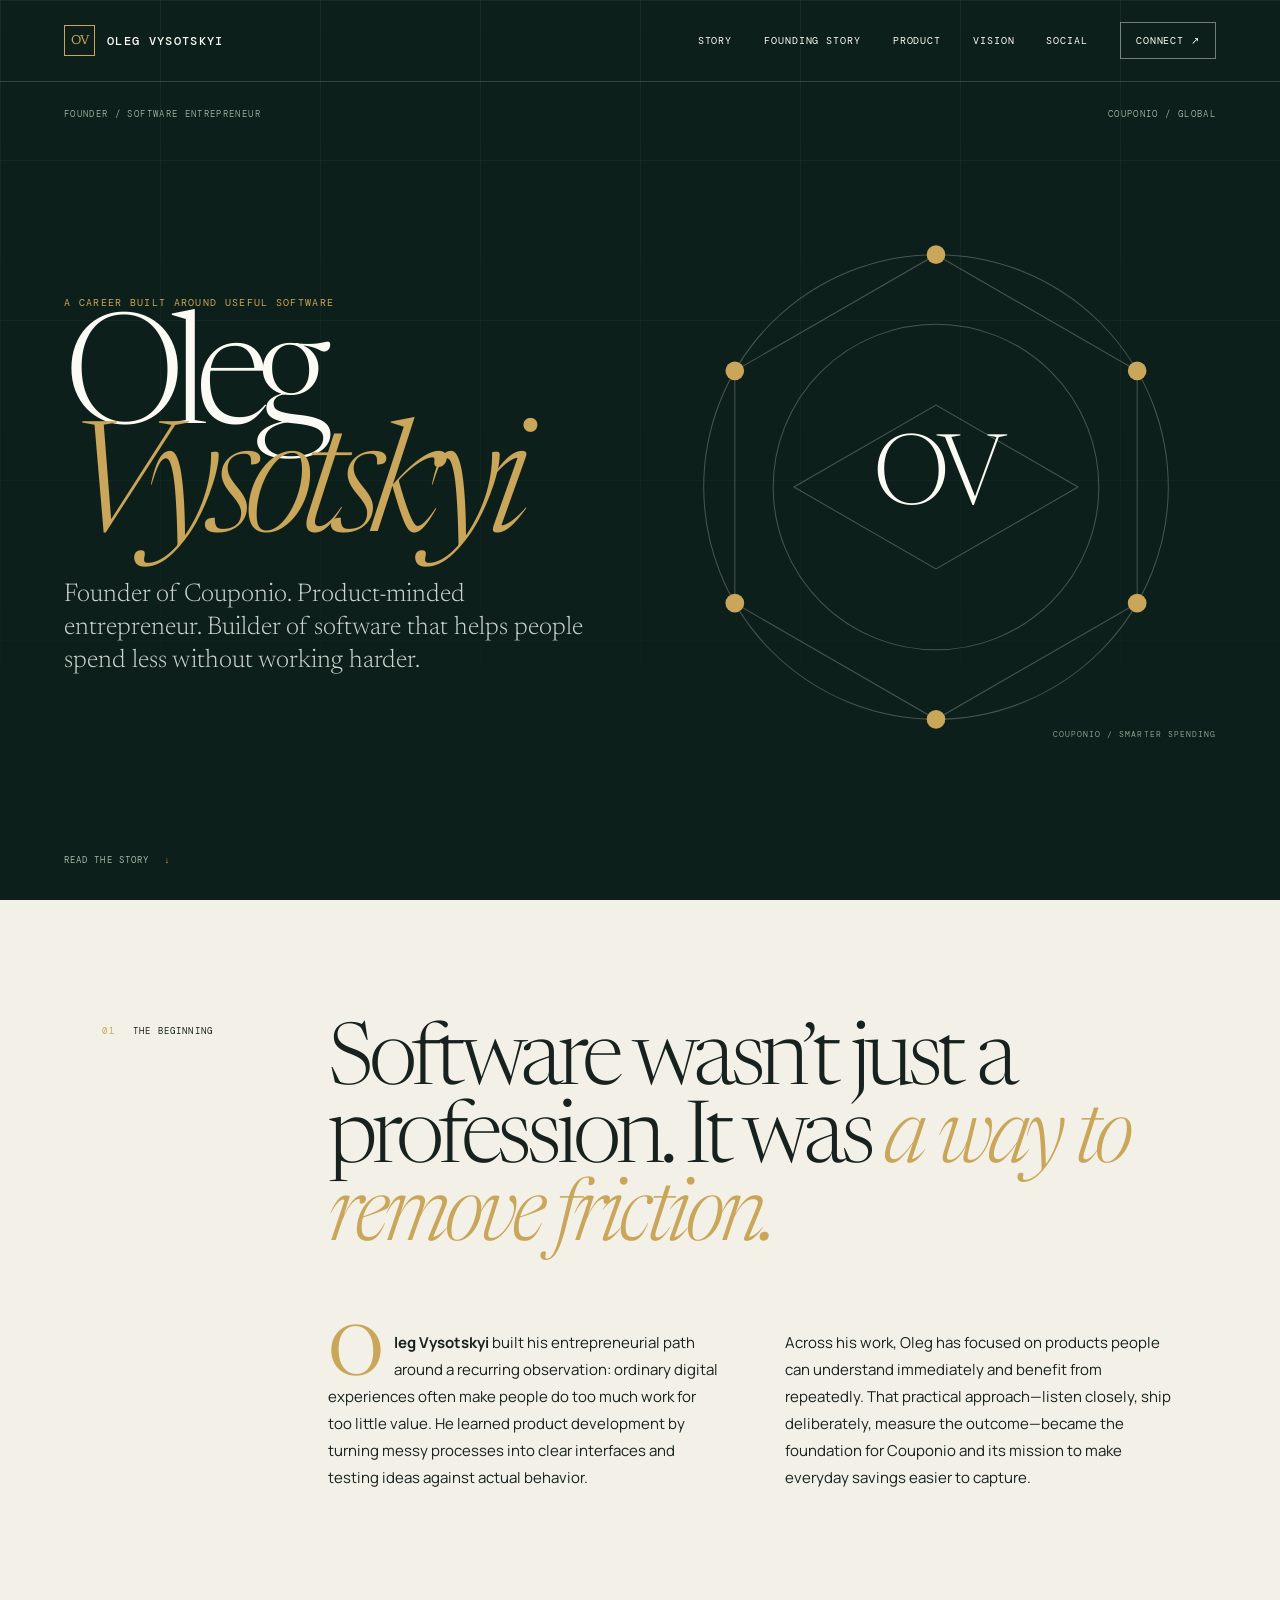
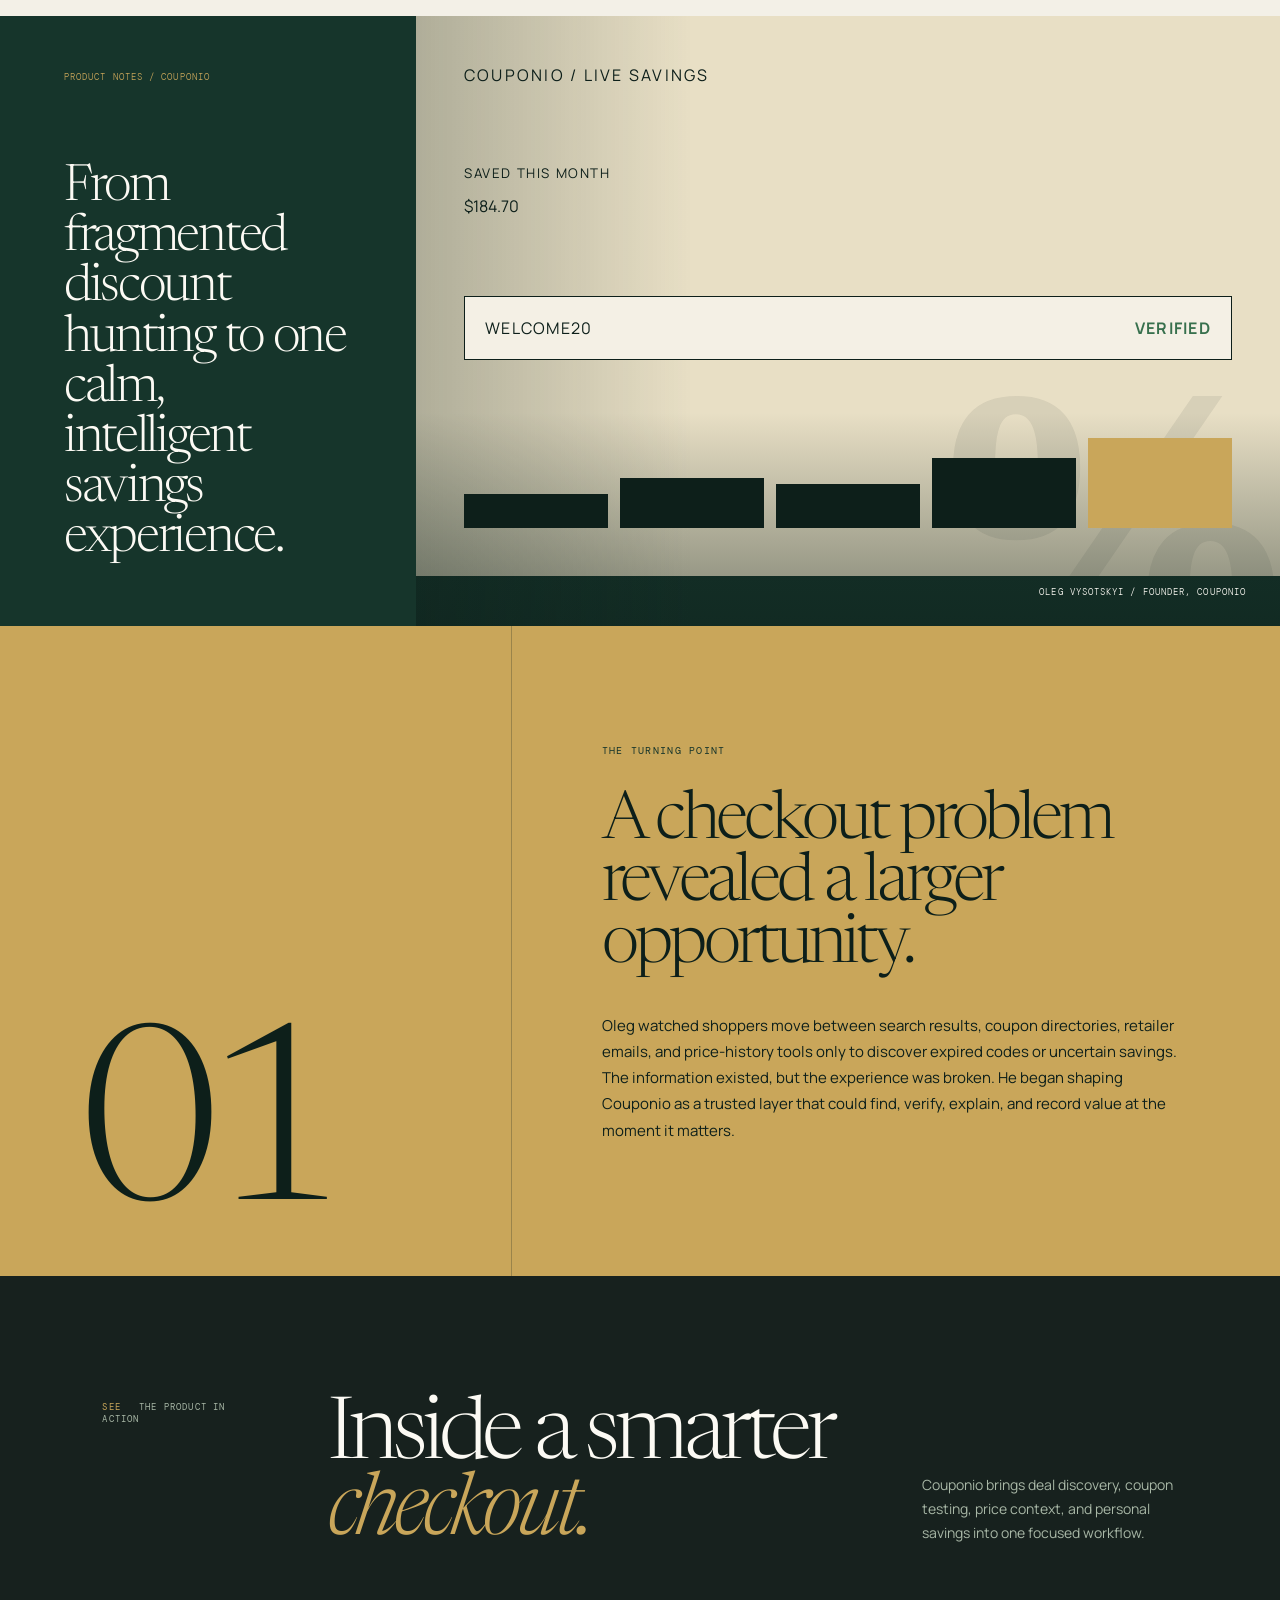
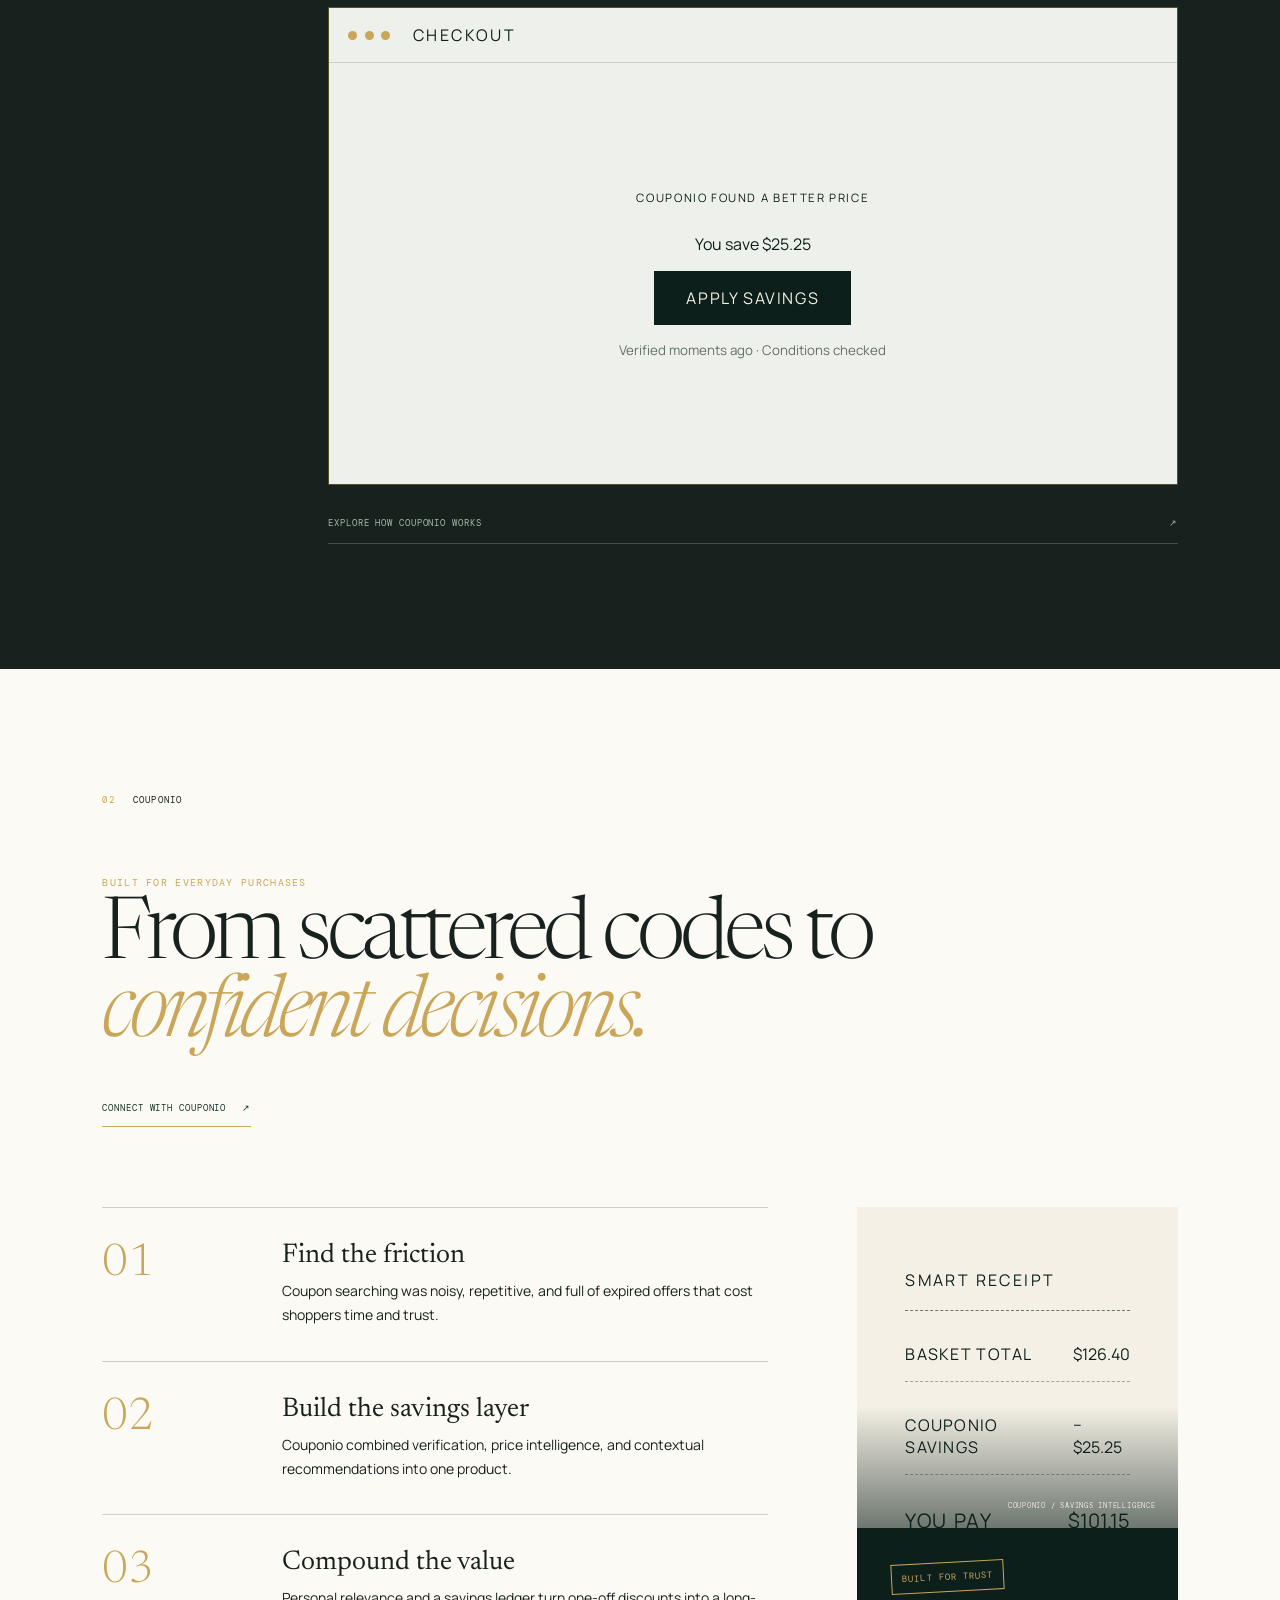
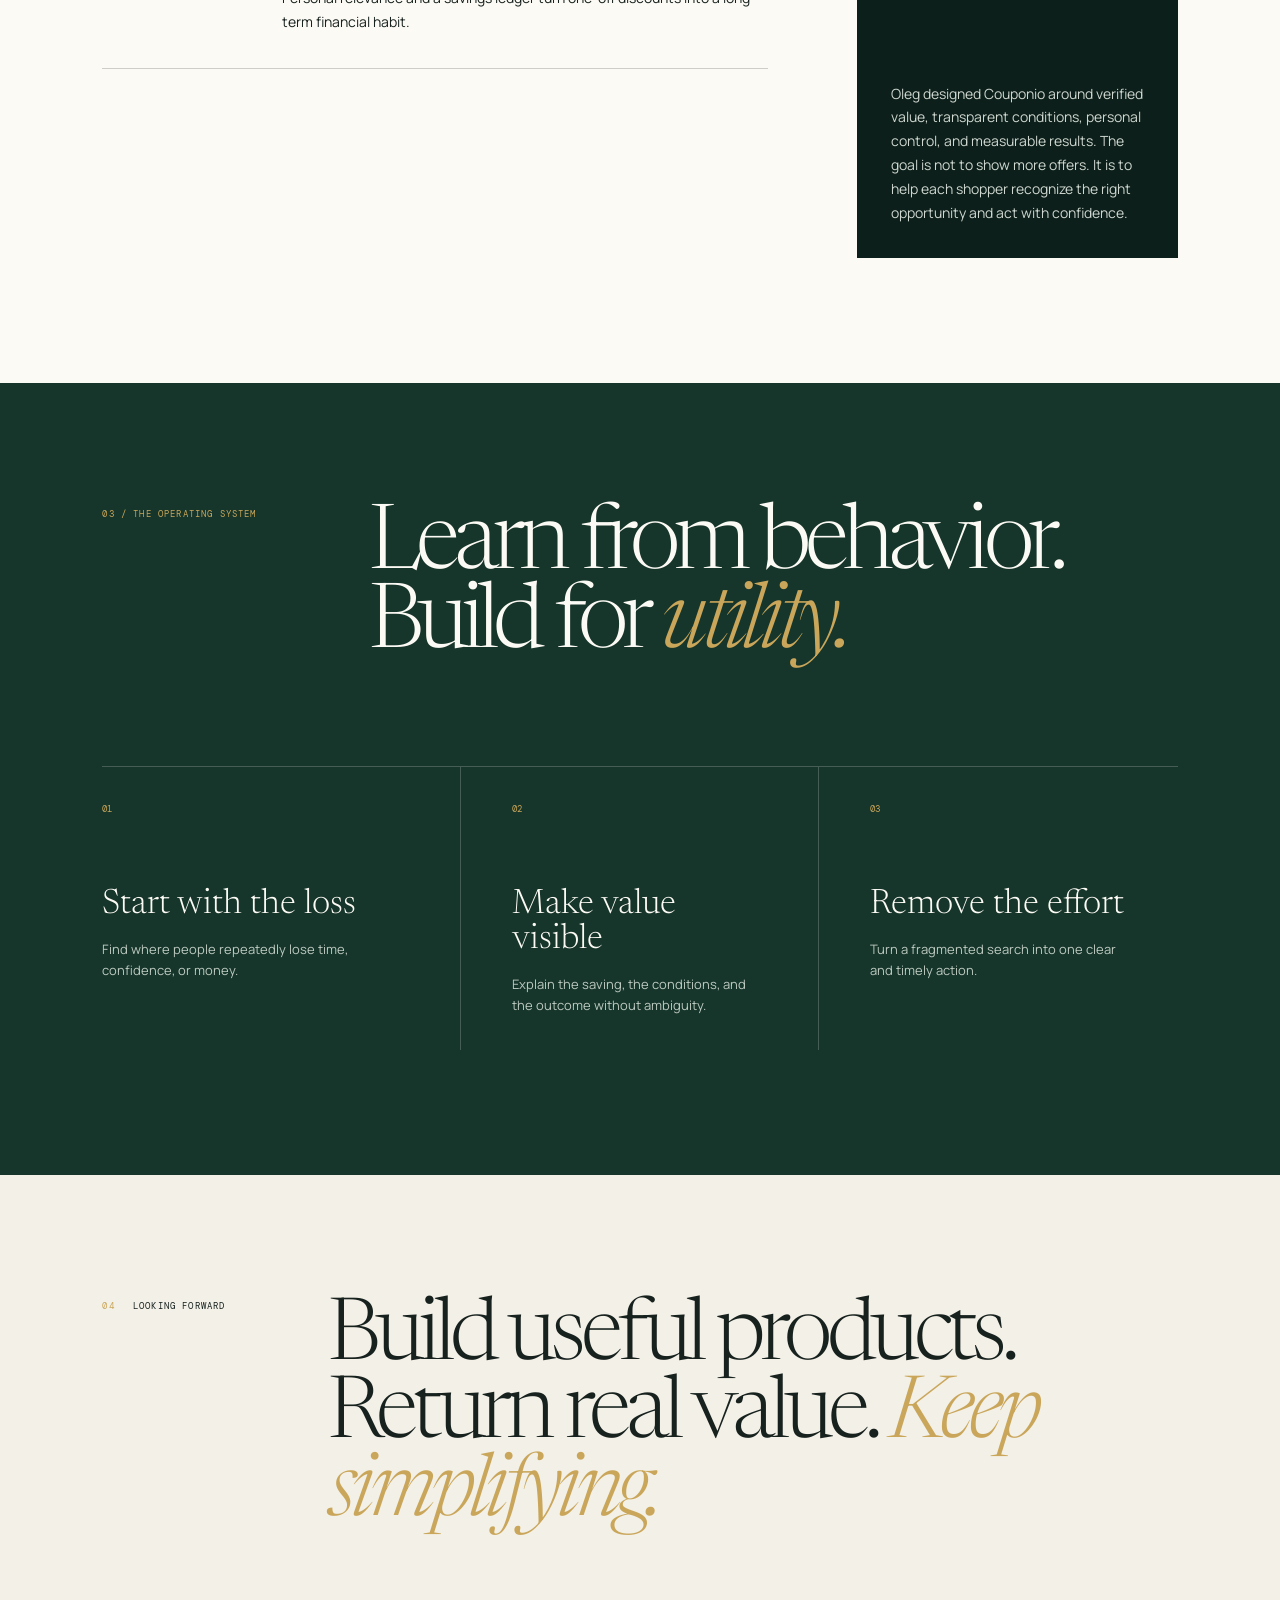
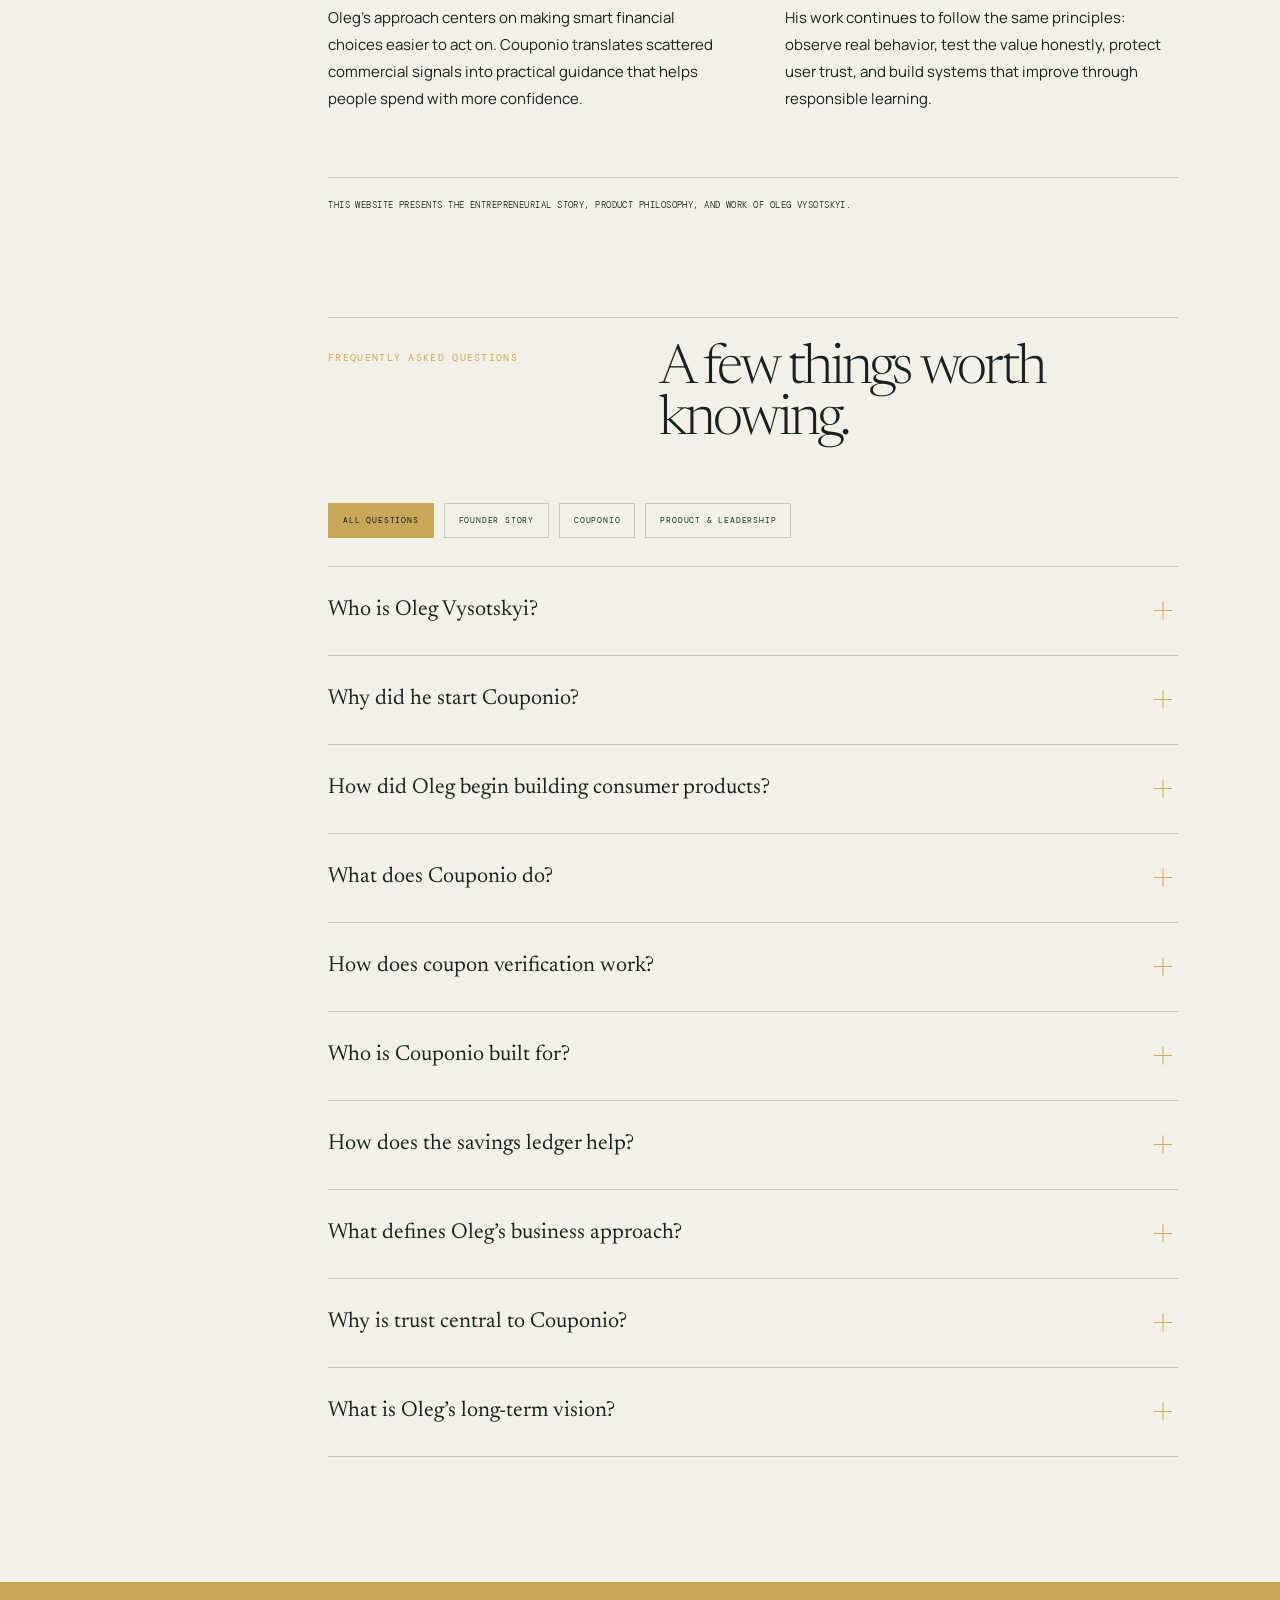
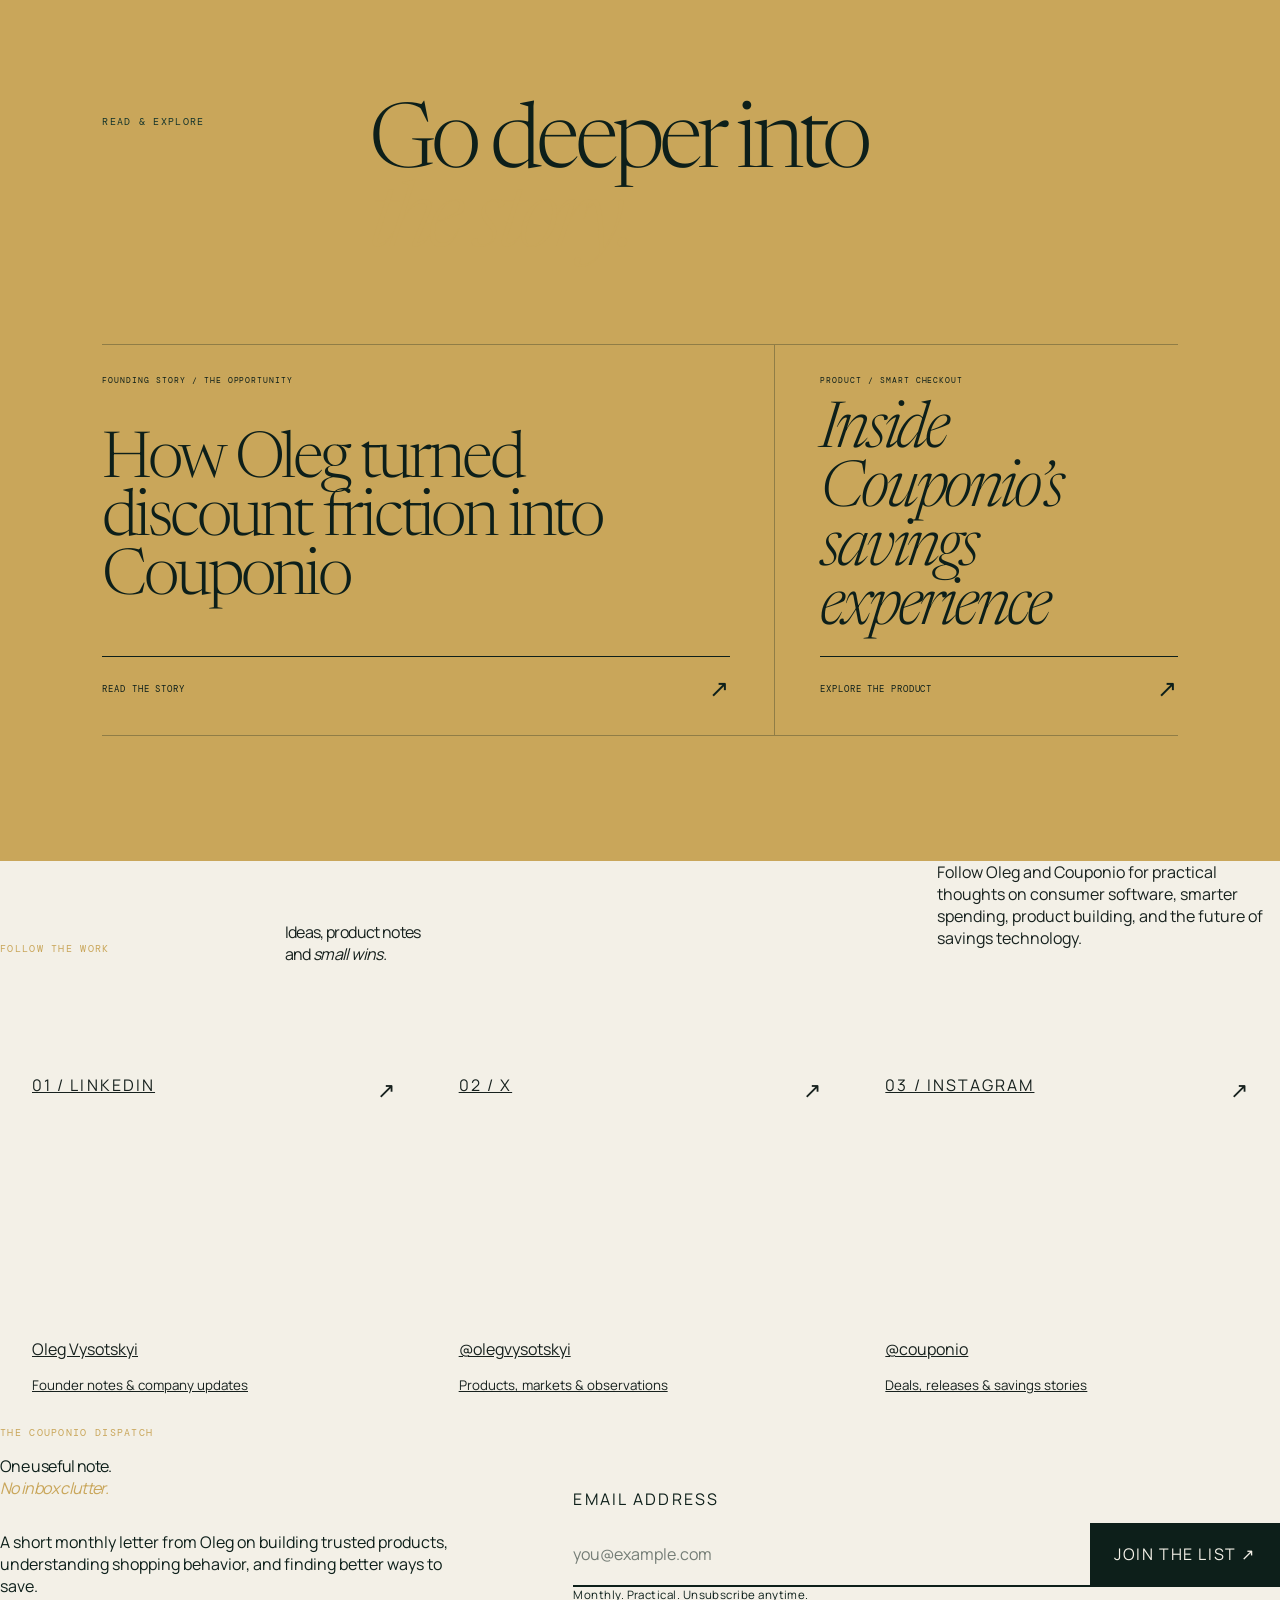
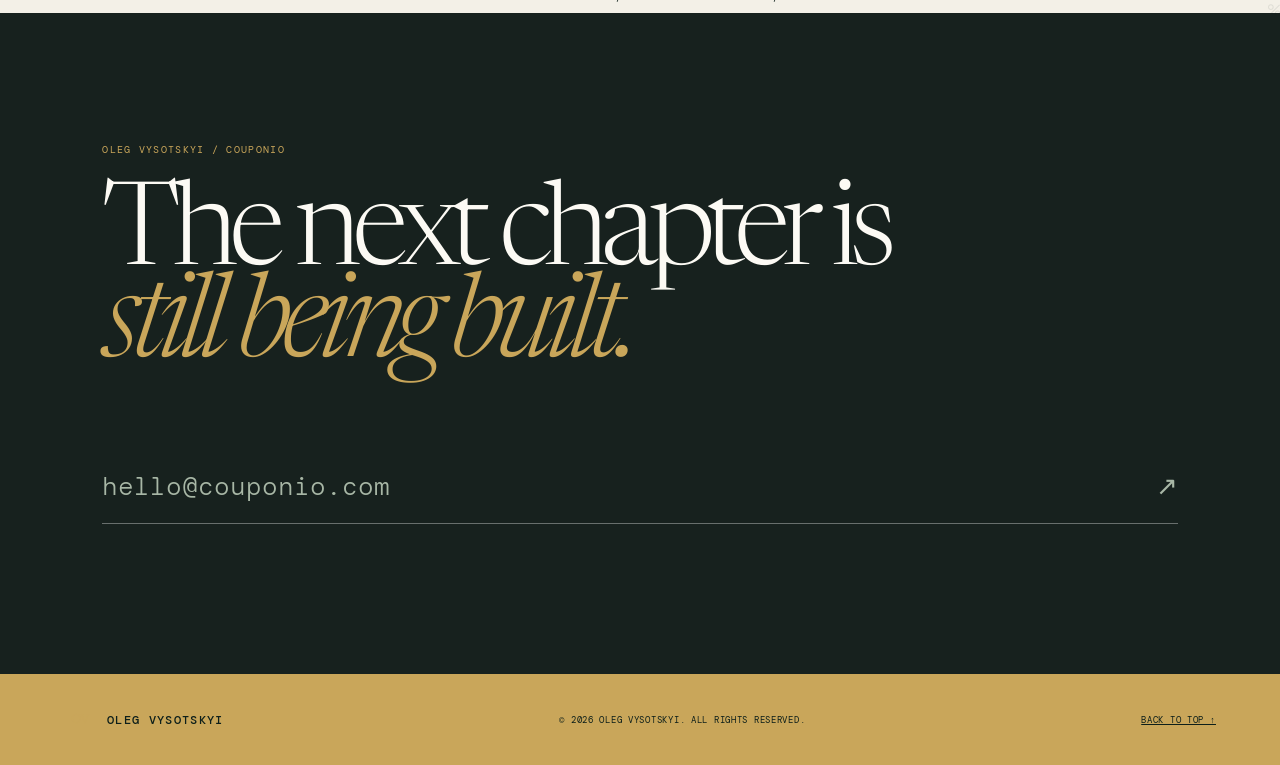
==== commit ed447d51: "Add social profiles and newsletter signup" ====
--- a/index.html
+++ b/index.html
@@ -16,7 +16,7 @@
     <a class="wordmark" href="#top" aria-label="Oleg Vysotskyi, home"><span class="monogram">OV</span><span>Oleg Vysotskyi</span></a>
     <button class="menu-toggle" type="button" aria-expanded="false" aria-controls="site-nav"><span></span><span></span><span class="sr-only">Menu</span></button>
     <nav id="site-nav" aria-label="Primary navigation">
-      <a href="#story">Story</a><a href="#turning-point">Founding story</a><a href="#product">Product</a><a href="#vision">Vision</a><a class="nav-cta" href="#contact">Connect <span aria-hidden="true">↗</span></a>
+      <a href="#story">Story</a><a href="#turning-point">Founding story</a><a href="#product">Product</a><a href="#vision">Vision</a><a href="#social">Social</a><a class="nav-cta" href="#contact">Connect <span aria-hidden="true">↗</span></a>
     </nav>
   </header>
 
@@ -127,6 +127,29 @@
       </div>
     </section>
 
+    <section class="social-section" id="social" aria-labelledby="social-title">
+      <div class="social-heading reveal">
+        <p class="eyebrow">Follow the work</p>
+        <h2 id="social-title">Ideas, product notes<br>and <em>small wins.</em></h2>
+        <p>Follow Oleg and Couponio for practical thoughts on consumer software, smarter spending, product building, and the future of savings technology.</p>
+      </div>
+      <div class="social-grid">
+        <a class="social-card reveal" href="https://www.linkedin.com/in/oleg-vysotskyi" target="_blank" rel="noreferrer"><span>01 / LinkedIn</span><strong>Oleg Vysotskyi</strong><small>Founder notes &amp; company updates</small><i aria-hidden="true">↗</i></a>
+        <a class="social-card reveal" href="https://x.com/olegvysotskyi" target="_blank" rel="noreferrer"><span>02 / X</span><strong>@olegvysotskyi</strong><small>Products, markets &amp; observations</small><i aria-hidden="true">↗</i></a>
+        <a class="social-card reveal" href="https://www.instagram.com/couponio" target="_blank" rel="noreferrer"><span>03 / Instagram</span><strong>@couponio</strong><small>Deals, releases &amp; savings stories</small><i aria-hidden="true">↗</i></a>
+      </div>
+    </section>
+
+    <section class="newsletter" aria-labelledby="newsletter-title">
+      <div class="newsletter-mark" aria-hidden="true">%</div>
+      <div class="newsletter-copy reveal"><p class="eyebrow">The Couponio dispatch</p><h2 id="newsletter-title">One useful note.<br><em>No inbox clutter.</em></h2><p>A short monthly letter from Oleg on building trusted products, understanding shopping behavior, and finding better ways to save.</p></div>
+      <form class="newsletter-form reveal" data-newsletter-form>
+        <label for="newsletter-email">Email address</label>
+        <div class="newsletter-field"><input id="newsletter-email" name="email" type="email" placeholder="you@example.com" autocomplete="email" required><button type="submit">Join the list <span aria-hidden="true">↗</span></button></div>
+        <p class="newsletter-note" data-newsletter-note>Monthly. Practical. Unsubscribe anytime.</p>
+      </form>
+    </section>
+
     <section class="contact" id="contact"><p class="eyebrow reveal">Oleg Vysotskyi / Couponio</p><h2 class="reveal">The next chapter is<br><em>still being built.</em></h2><a class="contact-link reveal" href="mailto:hello@couponio.com">hello@couponio.com <span aria-hidden="true">↗</span></a></section>
   </main>
   <footer><a class="wordmark" href="#top"><span class="monogram">OV</span><span>Oleg Vysotskyi</span></a><p>© <span data-year></span> Oleg Vysotskyi. All rights reserved.</p><a href="#top">Back to top ↑</a></footer>
--- a/styles.css
+++ b/styles.css
@@ -254,6 +254,10 @@
 .checkout-portrait{min-height:520px;background:#f4f0e5;color:#0d1f1a;padding:3rem;display:flex;flex-direction:column;justify-content:center;gap:1rem}.checkout-portrait>span{padding-bottom:1.2rem;border-bottom:1px dashed #6c746e;font:700 .7rem var(--sans);letter-spacing:.15em}.checkout-portrait>div{display:flex;justify-content:space-between;padding:1rem 0;border-bottom:1px dashed #9ea59f}.checkout-portrait small{font:500 .75rem var(--sans);text-transform:uppercase;letter-spacing:.08em}.checkout-portrait b{font:500 1.4rem var(--serif)}.checkout-portrait .pay{font-size:1.25em;border-bottom:0}.checkout-portrait em{margin-top:1.5rem;padding:1rem;text-align:center;background:#c9a65a;color:#0d1f1a;font:700 .75rem var(--sans);letter-spacing:.08em}
 @media(max-width:700px){.product-canvas,.checkout-portrait{min-height:430px;padding:2rem}.canvas-total strong{font-size:4rem}}
 
+.social-section{padding:clamp(6rem,10vw,10rem) var(--page-pad);background:var(--paper);color:var(--ink)}.social-heading{display:grid;grid-template-columns:.45fr 1.2fr .7fr;gap:clamp(2rem,5vw,6rem);align-items:end;margin-bottom:clamp(3rem,6vw,6rem)}.social-heading h2{margin:0;font:400 clamp(3.4rem,7vw,7.6rem)/.92 var(--serif);letter-spacing:-.04em}.social-heading h2 em{color:var(--gold);font-weight:400}.social-heading>p:last-child{color:var(--muted);max-width:32rem}.social-grid{display:grid;grid-template-columns:repeat(3,1fr);border-top:1px solid var(--rule);border-bottom:1px solid var(--rule)}.social-card{position:relative;min-height:24rem;padding:2rem;border-right:1px solid var(--rule);display:flex;flex-direction:column;transition:background .25s,color .25s}.social-card:last-child{border-right:0}.social-card:hover{background:var(--forest);color:var(--paper)}.social-card span{font:600 .65rem var(--sans);letter-spacing:.13em;text-transform:uppercase;color:var(--gold)}.social-card strong{margin-top:auto;font:400 clamp(2rem,3.5vw,4rem)/1 var(--serif)}.social-card small{margin-top:1rem;color:var(--muted)}.social-card:hover small{color:#bdc8c2}.social-card i{position:absolute;right:2rem;top:2rem;font-style:normal;font-size:1.4rem}
+.newsletter{position:relative;overflow:hidden;display:grid;grid-template-columns:.8fr 1.2fr;gap:clamp(3rem,8vw,10rem);padding:clamp(6rem,10vw,10rem) var(--page-pad);background:var(--gold);color:var(--forest)}.newsletter-mark{position:absolute;right:-.05em;bottom:-.5em;font:400 min(52vw,48rem)/1 var(--serif);color:rgba(13,31,26,.08)}.newsletter-copy,.newsletter-form{position:relative;z-index:1}.newsletter-copy h2{margin:1rem 0 2rem;font:400 clamp(3.5rem,7vw,7rem)/.92 var(--serif);letter-spacing:-.04em}.newsletter-copy h2 em{font-weight:400}.newsletter-copy>p:last-child{max-width:40rem}.newsletter-form{align-self:end}.newsletter-form label{display:block;margin-bottom:.8rem;font:700 .7rem var(--sans);letter-spacing:.14em;text-transform:uppercase}.newsletter-field{display:flex;border-bottom:2px solid var(--forest)}.newsletter-field input{min-width:0;flex:1;padding:1.25rem 0;border:0;background:transparent;color:var(--forest);font:400 clamp(1.2rem,2.2vw,2rem) var(--serif);outline:0}.newsletter-field input::placeholder{color:rgba(13,31,26,.55)}.newsletter-field button{border:0;background:var(--forest);color:var(--paper);padding:1rem 1.5rem;font:700 .7rem var(--sans);letter-spacing:.1em;text-transform:uppercase;cursor:pointer}.newsletter-note{font-size:.72rem;letter-spacing:.04em}.newsletter-note.is-success{font-weight:700}
+@media(max-width:850px){.social-heading,.newsletter{grid-template-columns:1fr}.social-grid{grid-template-columns:1fr}.social-card{min-height:16rem;border-right:0;border-bottom:1px solid var(--rule)}.social-card:last-child{border-bottom:0}.newsletter{gap:3rem}}
+
 /* Founding story */
 .article-hero { position: relative; min-height: 100svh; padding: 145px clamp(22px, 7vw, 110px) 55px; display: grid; grid-template-columns: 1.55fr .45fr; grid-template-rows: auto 1fr auto; overflow: hidden; background: var(--forest); color: var(--white); isolation: isolate; }
 .article-hero-grid { position: absolute; inset: 0; z-index: -1; background: linear-gradient(90deg, transparent 0 74%, rgba(201,166,90,.08) 74%), repeating-linear-gradient(0deg, transparent 0 89px, rgba(255,255,255,.055) 90px); }
